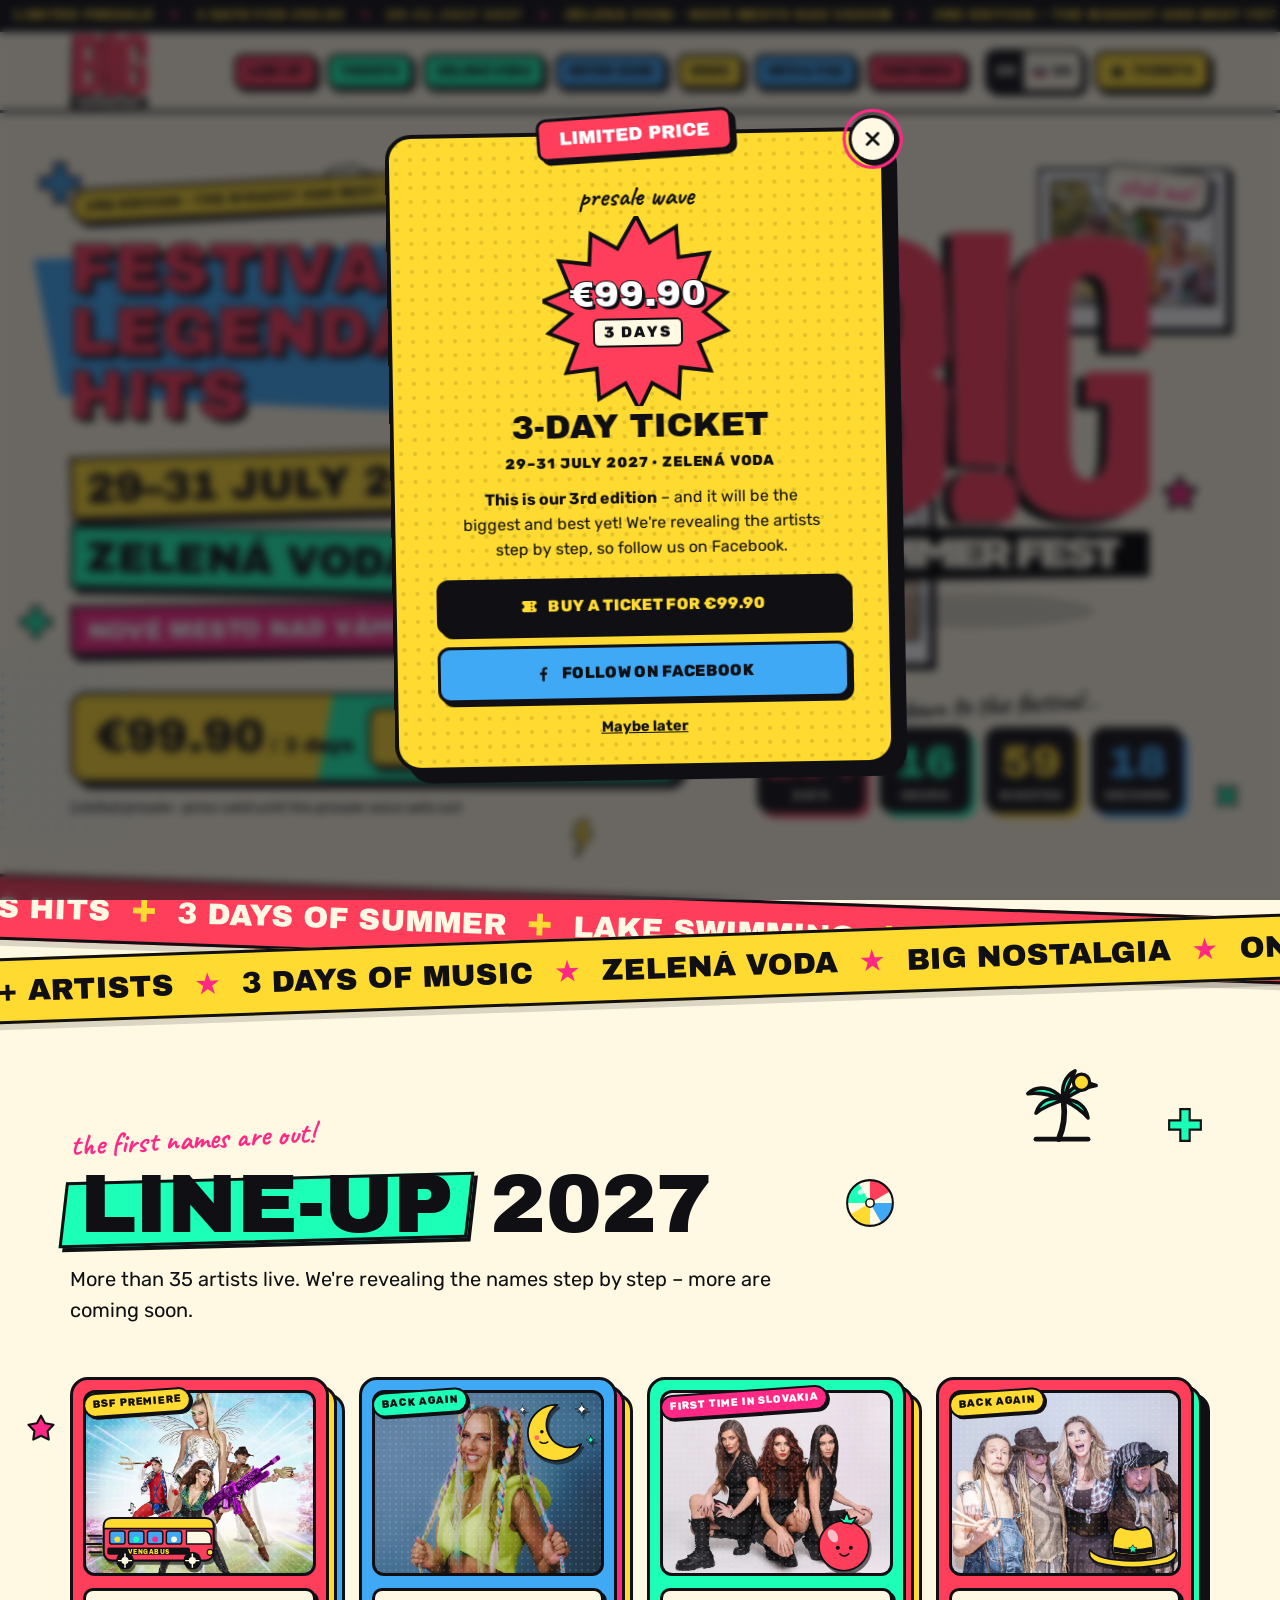
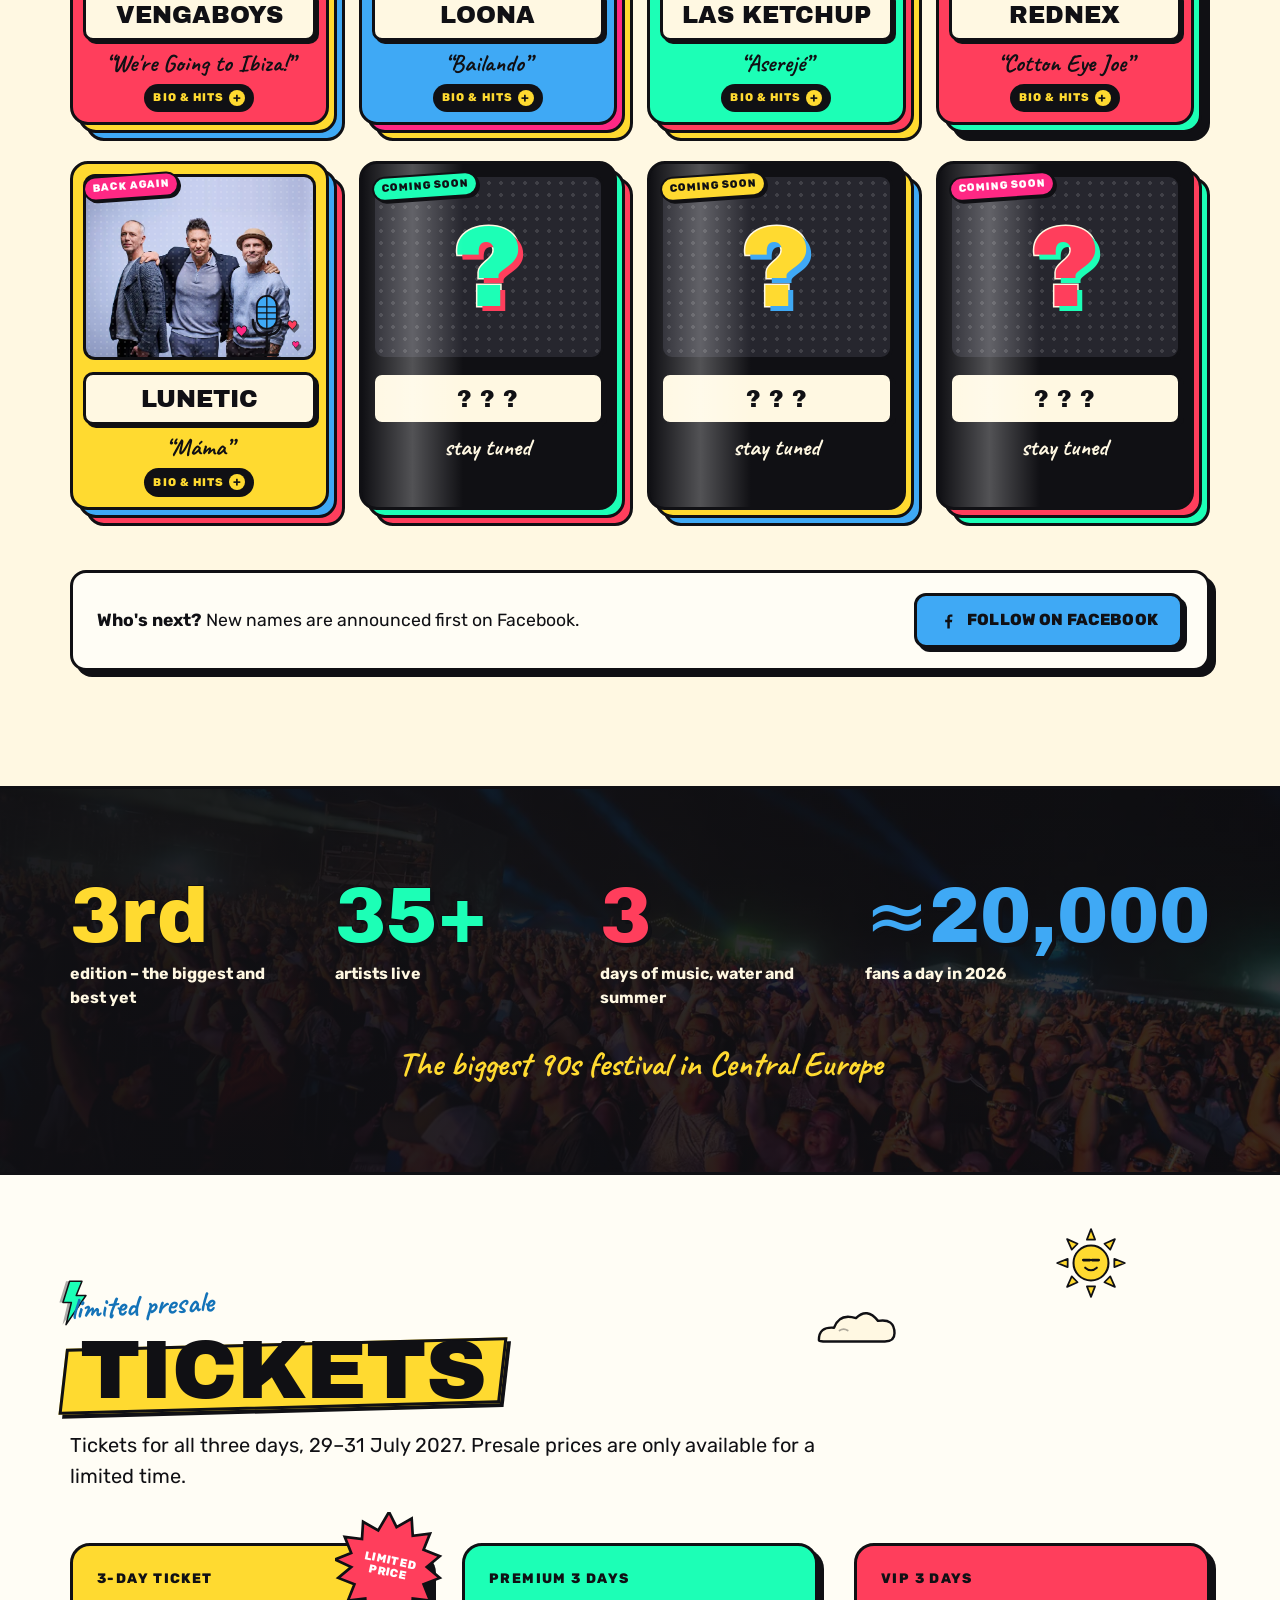
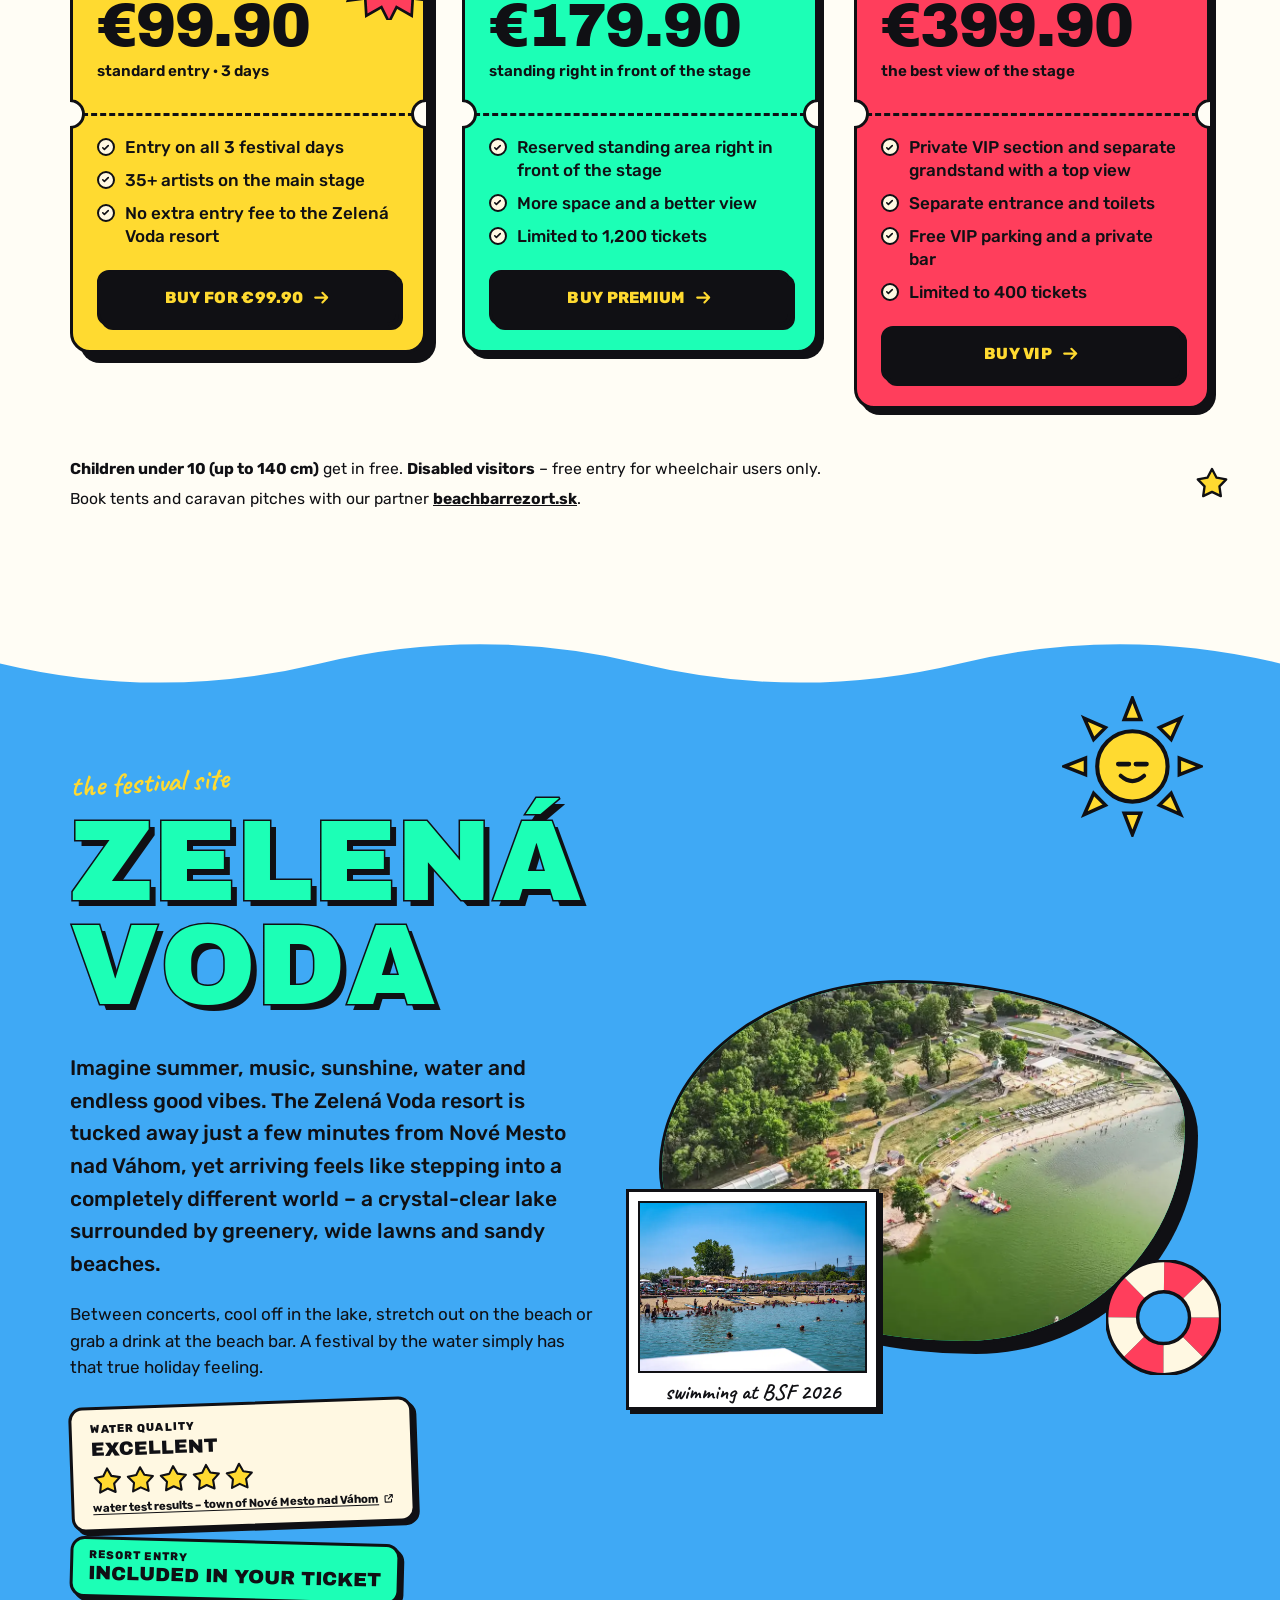
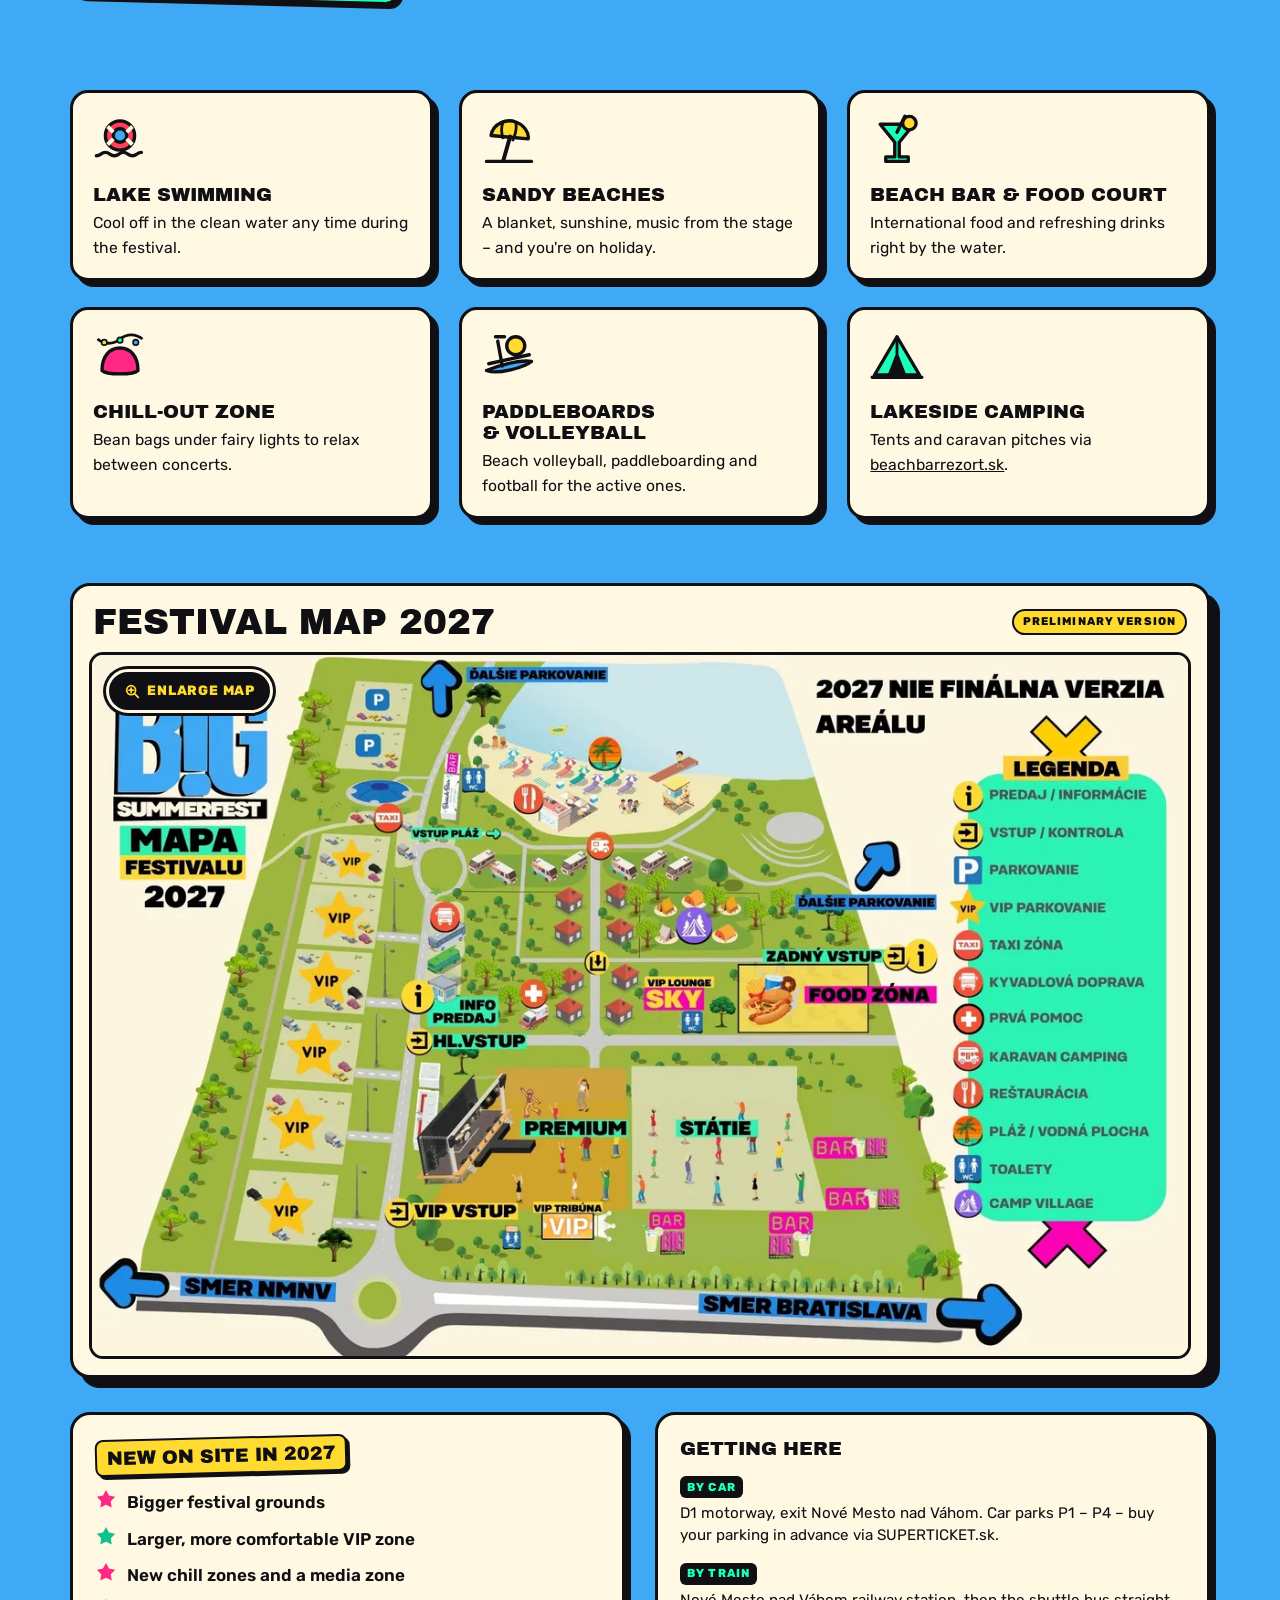
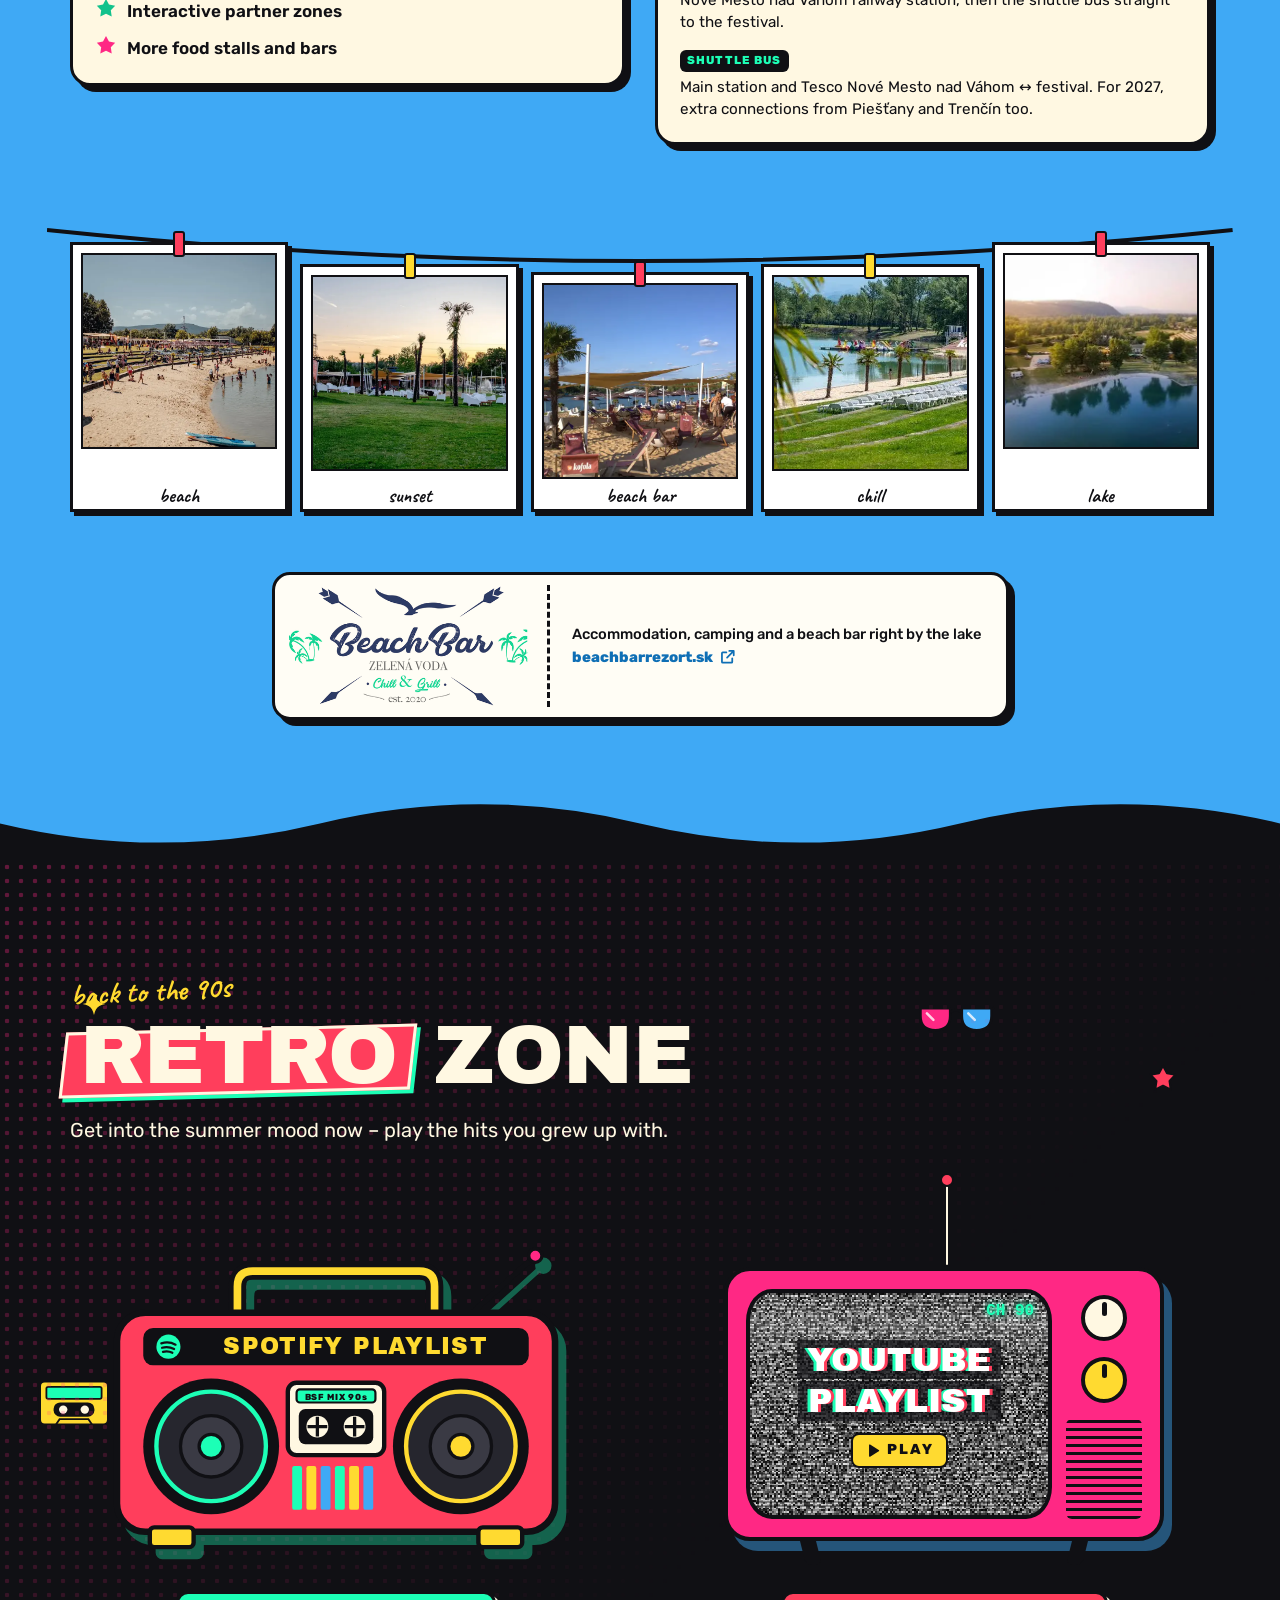
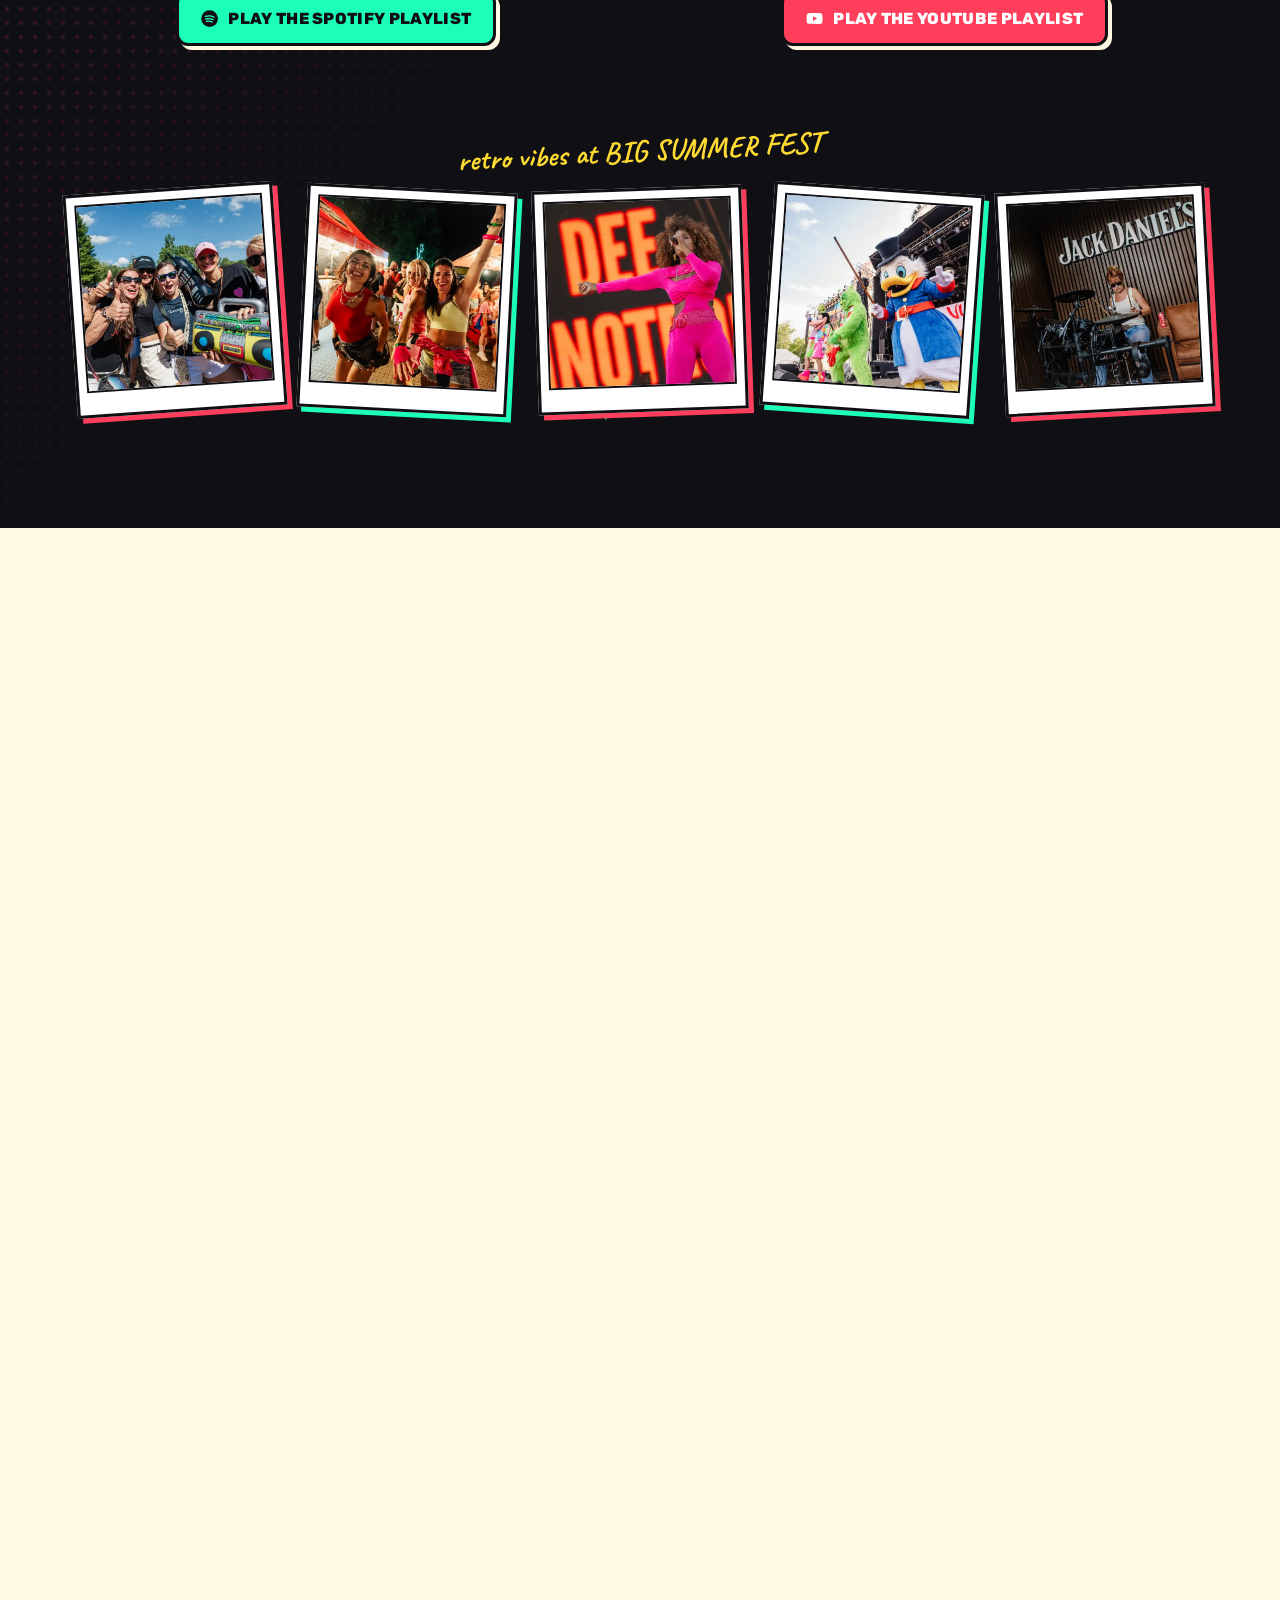
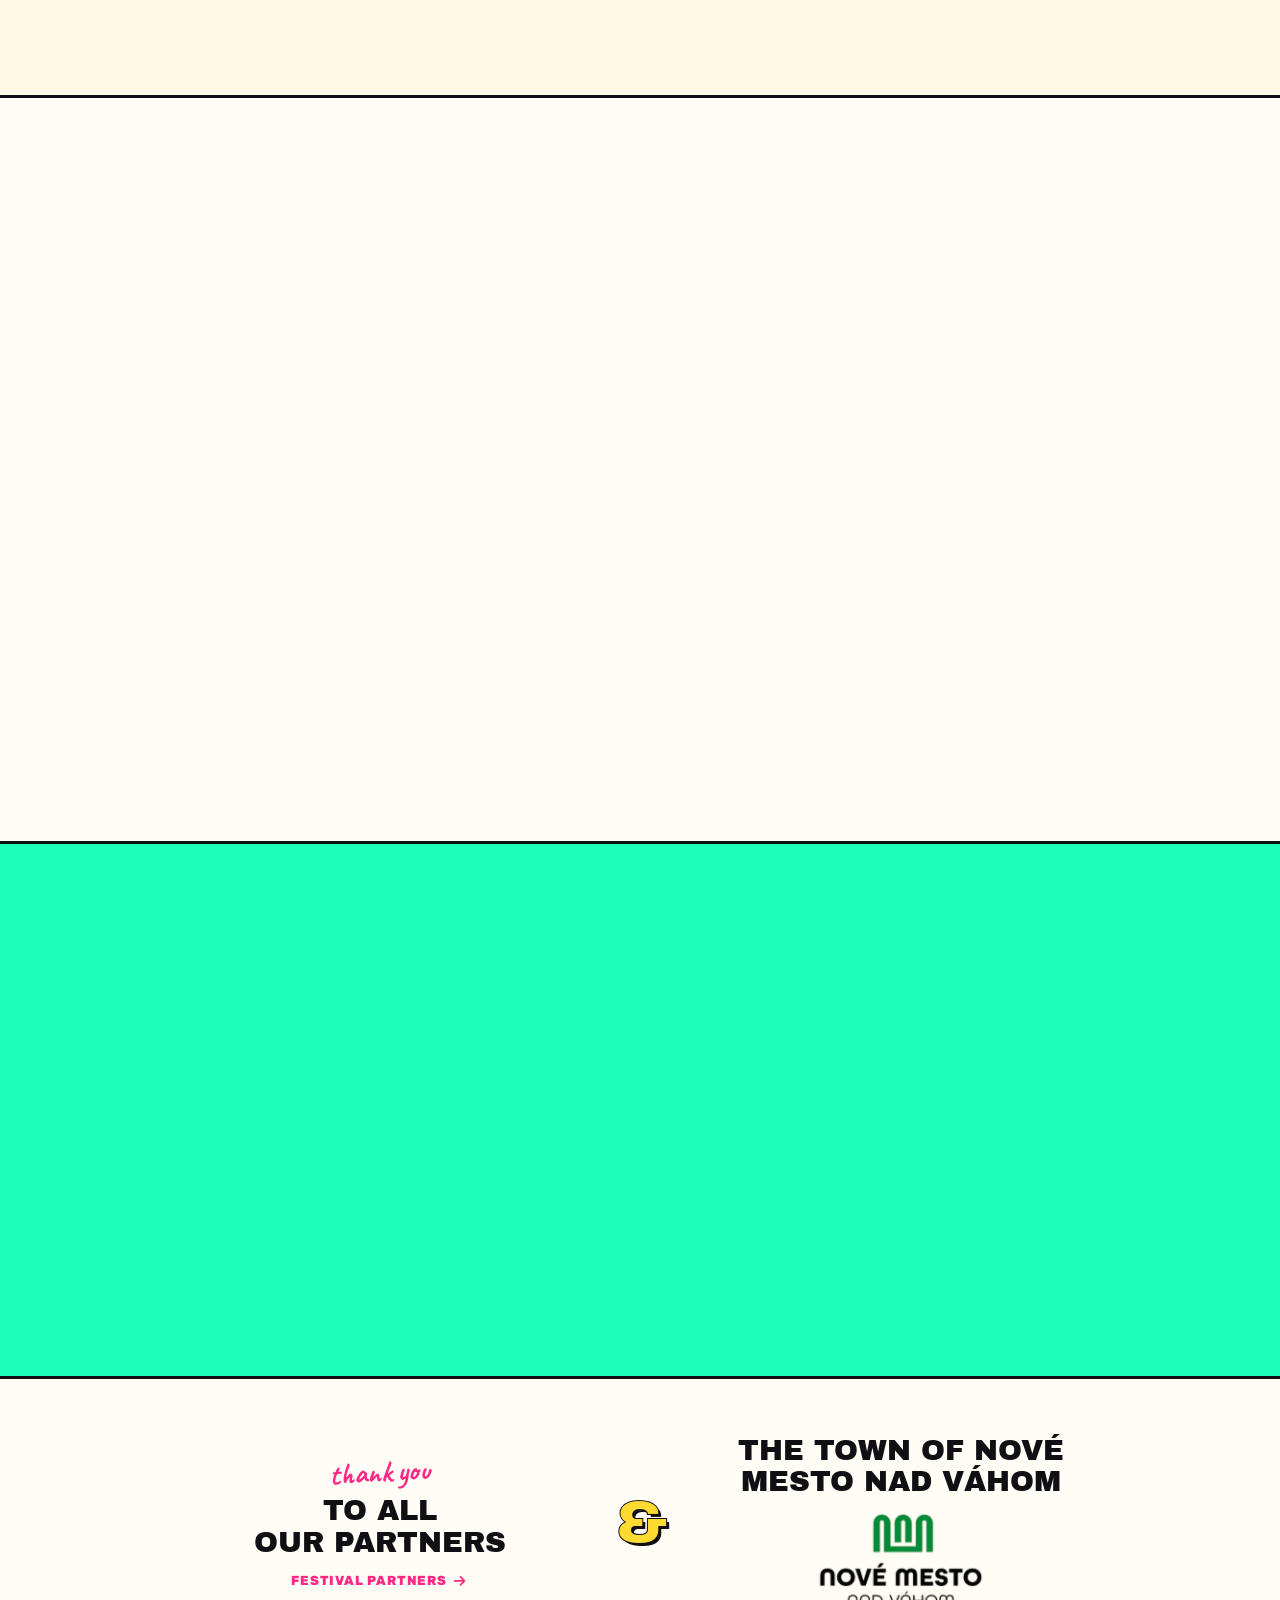
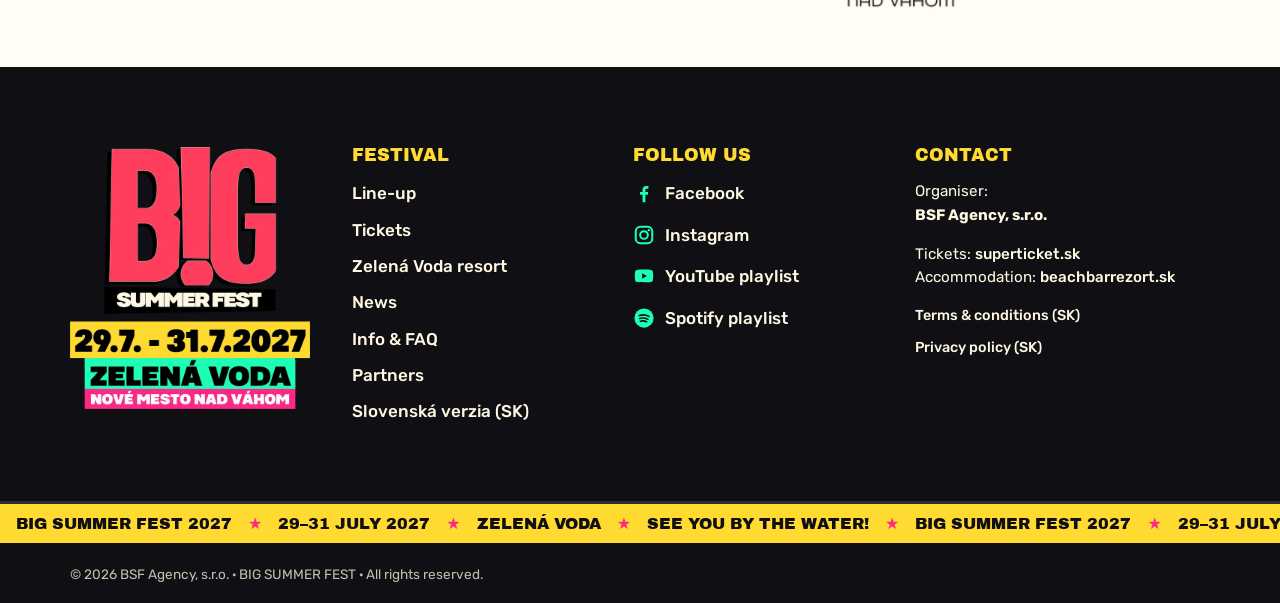
==== index.html @ 1d098929 "Add files via upload" ====
<!DOCTYPE html>
<html lang="en">
<head>
<meta charset="utf-8">
<meta name="viewport" content="width=device-width, initial-scale=1, viewport-fit=cover">
<title>BIG SUMMER FEST 2027 – Festival of legendary hits | 29–31 July 2027, Zelená Voda, Slovakia</title>
<meta name="description" content="BIG SUMMER FEST 2027 – the 3rd edition of the biggest 90s hits festival in Central Europe. 29–31 July 2027, Zelená Voda lake, Nové Mesto nad Váhom, Slovakia. VENGABOYS, LOONA, LAS KETCHUP, REDNEX, LUNETIC. Limited presale: 3 days for €99.90.">
<meta name="theme-color" content="#FF3E5C">
<link rel="alternate" hreflang="sk" href="https://bigsummer.sk/">
<meta property="og:type" content="website">
<meta property="og:locale" content="en_GB">
<meta property="og:locale:alternate" content="sk_SK">
<meta property="og:site_name" content="BIG SUMMER FEST">
<meta property="og:title" content="BIG SUMMER FEST 2027 – festival of legendary hits by the lake at Zelená Voda">
<meta property="og:description" content="29–31 July 2027 · Zelená Voda, Slovakia · 35+ artists. Limited presale: 3 days for €99.90.">
<meta property="og:image" content="https://bigsummer.sk/assets/img/og-image.jpg">
<meta name="twitter:card" content="summary_large_image">
<link rel="icon" type="image/png" href="assets/img/favicon.png">
<link rel="apple-touch-icon" href="assets/img/apple-touch-icon.png">
<link rel="preload" href="assets/fonts/archivo-black-latin-400-normal.woff2" as="font" type="font/woff2" crossorigin>
<link rel="preload" href="assets/fonts/rubik-latin-wght-normal.woff2" as="font" type="font/woff2" crossorigin>
<!--FONTS--><link rel="stylesheet" href="assets/css/fonts.css"><!--/FONTS-->
<link rel="stylesheet" href="assets/css/style.css">
<script type="application/ld+json">
{"@context":"https://schema.org","@type":"Festival","name":"BIG SUMMER FEST 2027","startDate":"2027-07-29","endDate":"2027-07-31","eventStatus":"https://schema.org/EventScheduled","eventAttendanceMode":"https://schema.org/OfflineEventAttendanceMode","location":{"@type":"Place","name":"Zelená Voda","address":{"@type":"PostalAddress","addressLocality":"Nové Mesto nad Váhom","addressCountry":"SK"}},"image":["https://bigsummer.sk/assets/img/og-image.jpg"],"description":"The 3rd edition of the biggest 90s hits festival, by the lake at Zelená Voda, Slovakia.","inLanguage":"en","performer":[{"@type":"MusicGroup","name":"Vengaboys"},{"@type":"MusicGroup","name":"Loona"},{"@type":"MusicGroup","name":"Las Ketchup"},{"@type":"MusicGroup","name":"Rednex"},{"@type":"MusicGroup","name":"Lunetic"}],"offers":{"@type":"Offer","url":"https://www.superticket.sk/big-summer-fest-2027","price":"99.90","priceCurrency":"EUR","availability":"https://schema.org/LimitedAvailability"},"organizer":{"@type":"Organization","name":"BSF Agency, s.r.o.","url":"https://bigsummer.sk/"}}
</script>
</head>
<body>
<!--BODY-START-->
<script>window.BSF_EMBED = window.BSF_EMBED !== false;</script>

<!-- ============ SVG SPRITE ============ -->
<svg width="0" height="0" style="position:absolute" aria-hidden="true" focusable="false">
  <defs>
    <symbol id="i-star" viewBox="0 0 100 100"><path d="M50 9 63.5 34.4 91.8 39.4 71.9 60.1 75.9 88.6 50 76 24.1 88.6 28.1 60.1 8.2 39.4 36.5 34.4Z" fill="currentColor" stroke="#101014" stroke-width="7" stroke-linejoin="round"/></symbol>
    <symbol id="i-plus" viewBox="0 0 100 100"><path d="M37 6h26v31h31v26H63v31H37V63H6V37h31Z" fill="currentColor" stroke="#101014" stroke-width="6" stroke-linejoin="miter"/></symbol>
    <symbol id="i-x" viewBox="0 0 100 100"><path d="M37 6h26v31h31v26H63v31H37V63H6V37h31Z" transform="rotate(45 50 50) scale(.9) translate(5.5 5.5)" fill="currentColor" stroke="#101014" stroke-width="6.5"/></symbol>
    <symbol id="i-bolt" viewBox="0 0 64 104"><path d="M18 3h28L33 35h22L10 101l12-50H3Z" fill="#101014" opacity=".35" transform="translate(-4 0)"/><path d="M22 3h28L37 35h22L14 101l12-50H7Z" fill="currentColor" stroke="#101014" stroke-width="3.5" stroke-linejoin="round"/></symbol>
    <symbol id="i-spark" viewBox="0 0 100 100"><path d="M50 3C54 38 62 46 97 50 62 54 54 62 50 97 46 62 38 54 3 50 38 46 46 38 50 3Z" fill="currentColor" stroke="#101014" stroke-width="5" stroke-linejoin="round"/></symbol>
    <symbol id="i-heart" viewBox="0 0 24 24"><path d="M12 21C5 15 2 11.5 2 8a5 5 0 0 1 10-2 5 5 0 0 1 10 2c0 3.5-3 7-10 13Z" fill="currentColor" stroke="#101014" stroke-width="1.6"/></symbol>
    <symbol id="i-fb" viewBox="0 0 24 24"><path fill="currentColor" d="M13.5 22v-8h2.7l.4-3.2h-3.1V8.8c0-.9.3-1.5 1.6-1.5h1.7V4.4c-.3 0-1.3-.1-2.4-.1-2.4 0-4 1.5-4 4.1v2.4H7.7V14h2.7v8z"/></symbol>
    <symbol id="i-ig" viewBox="0 0 24 24"><rect x="3" y="3" width="18" height="18" rx="5" fill="none" stroke="currentColor" stroke-width="2.2"/><circle cx="12" cy="12" r="4.2" fill="none" stroke="currentColor" stroke-width="2.2"/><circle cx="17.3" cy="6.7" r="1.3" fill="currentColor"/></symbol>
    <symbol id="i-yt" viewBox="0 0 24 24"><path fill="currentColor" d="M21.6 7.2a2.5 2.5 0 0 0-1.8-1.8C18.2 5 12 5 12 5s-6.2 0-7.8.4A2.5 2.5 0 0 0 2.4 7.2C2 8.8 2 12 2 12s0 3.2.4 4.8a2.5 2.5 0 0 0 1.8 1.8C5.8 19 12 19 12 19s6.2 0 7.8-.4a2.5 2.5 0 0 0 1.8-1.8c.4-1.6.4-4.8.4-4.8s0-3.2-.4-4.8zM10 15V9l5.2 3z"/></symbol>
    <symbol id="i-spotify" viewBox="0 0 24 24"><circle cx="12" cy="12" r="10.5" fill="currentColor"/><path d="M6.8 9.3c3.6-1.1 7.6-.8 10.6.9M7.4 12.5c3-.8 6.2-.5 8.8.9M8.1 15.5c2.4-.6 4.8-.4 6.9.7" fill="none" stroke="var(--ico-bg,#fff)" stroke-width="1.7" stroke-linecap="round"/></symbol>
    <symbol id="i-ticket" viewBox="0 0 24 24"><path fill="currentColor" d="M3 7a2 2 0 0 1 2-2h14a2 2 0 0 1 2 2v2.2a2.8 2.8 0 0 0 0 5.6V17a2 2 0 0 1-2 2H5a2 2 0 0 1-2-2v-2.2a2.8 2.8 0 0 0 0-5.6Zm11 0v2h1.6V7Zm0 4v2h1.6v-2Zm0 4v2h1.6v-2Z"/></symbol>
    <symbol id="i-play" viewBox="0 0 24 24"><path fill="currentColor" d="M7 4.5v15a1 1 0 0 0 1.5.9l12-7.5a1 1 0 0 0 0-1.8l-12-7.5A1 1 0 0 0 7 4.5Z"/></symbol>
    <symbol id="i-arrow" viewBox="0 0 24 24"><path d="M4 12h15m-6-6 6 6-6 6" fill="none" stroke="currentColor" stroke-width="2.6" stroke-linecap="round" stroke-linejoin="round"/></symbol>
    <symbol id="i-ext" viewBox="0 0 24 24"><path d="M14 4h6v6m0-6-9 9M18 14v5a1 1 0 0 1-1 1H5a1 1 0 0 1-1-1V7a1 1 0 0 1 1-1h5" fill="none" stroke="currentColor" stroke-width="2.4" stroke-linecap="round" stroke-linejoin="round"/></symbol>
    <symbol id="i-zoom" viewBox="0 0 24 24"><circle cx="10.5" cy="10.5" r="6.5" fill="none" stroke="currentColor" stroke-width="2.6"/><path d="M15.5 15.5 21 21M10.5 7.5v6M7.5 10.5h6" stroke="currentColor" stroke-width="2.6" stroke-linecap="round"/></symbol>
    <symbol id="i-palm" viewBox="0 0 48 48"><path d="M25 22c1 8 0 16-3 23" fill="none" stroke="#101014" stroke-width="3.5" stroke-linecap="round"/><path d="M25 21C18 12 8 12 3 17c7-1 13 0 22 4Zm0 0c4-9 13-12 20-9-7 1-13 4-20 9Zm0 0c-9-3-15 1-17 8 5-4 10-6 17-8Zm0 0c8-1 14 4 15 11-4-5-9-8-15-11Zm0 0c-2-8 1-15 7-18-3 6-5 11-7 18Z" fill="#1CFFB6" stroke="#101014" stroke-width="2.2" stroke-linejoin="round"/><path d="M8 45h32" stroke="#101014" stroke-width="3" stroke-linecap="round"/><circle cx="36" cy="10" r="5" fill="#FFDA30" stroke="#101014" stroke-width="2"/></symbol>
    <symbol id="d-sun" viewBox="0 0 120 120"><g fill="#FFDA30" stroke="#101014" stroke-width="3" stroke-linejoin="round"><path d="M60 2l7 18H53Z"/><path d="M60 118l7-18H53Z"/><path d="M2 60l18-7v14Z"/><path d="M118 60l-18-7v14Z"/><path d="M19 19l18 8-10 10Z"/><path d="M101 101l-18-8 10-10Z"/><path d="M101 19l-8 18-10-10Z"/><path d="M19 101l8-18 10 10Z"/></g><circle cx="60" cy="60" r="30" fill="#FFDA30" stroke="#101014" stroke-width="3.5"/><path d="M47 55h11M62 55h11" stroke="#101014" stroke-width="5" stroke-linecap="round"/><path d="M50 68q10 9 20 0" fill="none" stroke="#101014" stroke-width="3.5" stroke-linecap="round"/></symbol>
    <symbol id="d-cloud" viewBox="0 0 160 64"><path d="M10 54q0-20 22-18 8-22 32-14 16-16 32 4 24-4 24 18 0 12-14 12H22q-12 0-12-2Z" fill="#FFF8E2" stroke="#101014" stroke-width="3.5" stroke-linejoin="round"/><path d="M40 40q6-4 12 0" fill="none" stroke="#101014" stroke-width="2.5" stroke-linecap="round" opacity=".35"/></symbol>
    <symbol id="d-ball" viewBox="0 0 100 100"><circle cx="50" cy="50" r="44" fill="#FFF8E2"/><path d="M50 6a44 44 0 0 1 38 22L50 50Z" fill="#FF3E5C"/><path d="M94 50a44 44 0 0 1-22 38L50 50Z" fill="#3FA9F5"/><path d="M50 94a44 44 0 0 1-38-22L50 50Z" fill="#FFDA30"/><path d="M6 50a44 44 0 0 1 22-38L50 50Z" fill="#1CFFB6"/><circle cx="50" cy="50" r="44" fill="none" stroke="#101014" stroke-width="4"/><circle cx="50" cy="50" r="8" fill="#FFF8E2" stroke="#101014" stroke-width="3"/><ellipse cx="34" cy="28" rx="8" ry="5" fill="#fff" opacity=".7" transform="rotate(-30 34 28)"/></symbol>
    <symbol id="d-glasses" viewBox="0 0 130 56"><path d="M8 16h114" stroke="#101014" stroke-width="5" stroke-linecap="round"/><path d="M10 16h46v12q0 22-23 22T10 28Z" fill="#FF2884" stroke="#101014" stroke-width="4" stroke-linejoin="round"/><path d="M74 16h46v12q0 22-23 22T74 28Z" fill="#3FA9F5" stroke="#101014" stroke-width="4" stroke-linejoin="round"/><path d="M20 24l10 10M84 24l10 10" stroke="#fff" stroke-width="4" stroke-linecap="round" opacity=".8"/><path d="M56 22q9-6 18 0" fill="none" stroke="#101014" stroke-width="4"/></symbol>
    <symbol id="d-cassette" viewBox="0 0 120 78"><rect x="3" y="3" width="114" height="72" rx="8" fill="#FFDA30" stroke="#101014" stroke-width="4"/><rect x="14" y="12" width="92" height="20" rx="3" fill="#1CFFB6" stroke="#101014" stroke-width="3"/><rect x="26" y="38" width="68" height="24" rx="11" fill="#101014"/><circle cx="42" cy="50" r="7" fill="#FFF8E2"/><circle cx="78" cy="50" r="7" fill="#FFF8E2"/><path d="M30 75l6-9h48l6 9" fill="none" stroke="#101014" stroke-width="3"/></symbol>
    <symbol id="i-close" viewBox="0 0 24 24"><path d="M6 6l12 12M18 6 6 18" fill="none" stroke="currentColor" stroke-width="3" stroke-linecap="round"/></symbol>
    <symbol id="i-pin" viewBox="0 0 24 24"><path fill="currentColor" stroke="#101014" stroke-width="1.5" d="M12 22s7-6.6 7-12a7 7 0 0 0-14 0c0 5.4 7 12 7 12Z"/><circle cx="12" cy="10" r="2.6" fill="#fff" stroke="#101014" stroke-width="1.2"/></symbol>
    <!-- feature icons -->
    <symbol id="f-swim" viewBox="0 0 48 48"><circle cx="24" cy="20" r="13" fill="#FF3E5C" stroke="#101014" stroke-width="3"/><circle cx="24" cy="20" r="6" fill="#3FA9F5" stroke="#101014" stroke-width="3"/><path d="M13 12l5 5m12 0 5-5m-22 16 5-5m12 0 5 5" stroke="#FFF8E2" stroke-width="3.5"/><path d="M3 38c4 0 4-3 8-3s4 3 8 3 4-3 8-3 4 3 8 3 4-3 8-3" fill="none" stroke="#101014" stroke-width="3" stroke-linecap="round"/></symbol>
    <symbol id="f-beach" viewBox="0 0 48 48"><path d="M8 20C10 9 22 5 30 8s12 10 11 15Z" fill="#FFDA30" stroke="#101014" stroke-width="3" stroke-linejoin="round"/><path d="M19 7c-2 5-2 11 0 16M30 8c1 5 0 11-3 17" fill="none" stroke="#101014" stroke-width="2.5"/><path d="M25 21 19 42" stroke="#101014" stroke-width="3.5" stroke-linecap="round"/><path d="M4 43h40" stroke="#101014" stroke-width="3" stroke-linecap="round"/></symbol>
    <symbol id="f-drink" viewBox="0 0 48 48"><path d="M9 10h30L26 26v13h8v4H14v-4h8V26Z" fill="#1CFFB6" stroke="#101014" stroke-width="3" stroke-linejoin="round"/><circle cx="35" cy="9" r="6" fill="#FFDA30" stroke="#101014" stroke-width="3"/><path d="M31 3 24 17" stroke="#101014" stroke-width="3" stroke-linecap="round"/></symbol>
    <symbol id="f-chill" viewBox="0 0 48 48"><path d="M8 36c0-12 6-20 16-20s16 8 16 20c-4 4-28 4-32 0Z" fill="#FF2884" stroke="#101014" stroke-width="3" stroke-linejoin="round"/><path d="M4 8c6 5 14 5 20 0s14-5 20 0" fill="none" stroke="#101014" stroke-width="2.5"/><circle cx="10" cy="11" r="2.4" fill="#FFDA30" stroke="#101014" stroke-width="1.5"/><circle cx="24" cy="9" r="2.4" fill="#1CFFB6" stroke="#101014" stroke-width="1.5"/><circle cx="38" cy="11" r="2.4" fill="#3FA9F5" stroke="#101014" stroke-width="1.5"/></symbol>
    <symbol id="f-sup" viewBox="0 0 48 48"><circle cx="30" cy="14" r="8" fill="#FFDA30" stroke="#101014" stroke-width="3"/><path d="M6 30 42 22" stroke="#101014" stroke-width="3" stroke-linecap="round"/><path d="M4 36c10-4 30-10 40-8-6 5-30 12-40 8Z" fill="#3FA9F5" stroke="#101014" stroke-width="3" stroke-linejoin="round"/><path d="M14 10 18 32" stroke="#101014" stroke-width="3" stroke-linecap="round"/><path d="M12 6h8" stroke="#101014" stroke-width="3" stroke-linecap="round"/></symbol>
    <symbol id="f-tent" viewBox="0 0 48 48"><path d="M24 6 4 40h40Z" fill="#1CFFB6" stroke="#101014" stroke-width="3" stroke-linejoin="round"/><path d="M24 6v34M24 22l-7 18h14Z" fill="#101014" stroke="#101014" stroke-width="2.5" stroke-linejoin="round"/><path d="M2 42h44" stroke="#101014" stroke-width="3" stroke-linecap="round"/></symbol>
  </defs>
</svg>

<a class="skip" href="#content">Skip to content</a>

<!-- ============ TOP TICKER ============ -->
<div class="topbar" role="note" aria-label="Limited presale: 3 days for €99.90">
  <div class="marquee" aria-hidden="true">
    <div class="marquee__track" style="--dur:38s">
      <div class="marquee__group"><span>LIMITED PRESALE</span><i>★</i><span>3 DAYS FOR €99.90</span><i>★</i><span>29–31 JULY 2027</span><i>★</i><span>ZELENÁ VODA · NOVÉ MESTO NAD VÁHOM</span><i>★</i><span>3RD EDITION – THE BIGGEST AND BEST YET</span><i>★</i></div>
      <div class="marquee__group"><span>LIMITED PRESALE</span><i>★</i><span>3 DAYS FOR €99.90</span><i>★</i><span>29–31 JULY 2027</span><i>★</i><span>ZELENÁ VODA · NOVÉ MESTO NAD VÁHOM</span><i>★</i><span>3RD EDITION – THE BIGGEST AND BEST YET</span><i>★</i></div>
    </div>
  </div>
</div>

<!-- ============ HEADER ============ -->
<header class="site-header" id="top">
  <div class="wrap header__inner">
    <a class="brand" href="#top" aria-label="BIG SUMMER FEST – home">
      <img src="assets/img/logo-sm.webp" width="260" height="253" alt="BIG SUMMER FEST">
    </a>
    <nav class="nav" id="nav" aria-label="Main navigation">
      <a href="#line-up" style="--c:var(--pink)">Line-up</a>
      <a href="#tickets" style="--c:var(--mint)">Tickets</a>
      <a href="#zelena-voda" style="--c:var(--mint)">Zelená Voda</a>
      <a href="#retro" style="--c:var(--blue)">Retro zone</a>
      <a href="#news" style="--c:var(--yellow)">News</a>
      <a href="faq.html" style="--c:var(--blue)">Info &amp; FAQ</a>
      <a href="partners.html" style="--c:var(--pink)">Partners</a>
      <div class="nav__social">
        <a href="https://www.facebook.com/bigsummerfest.sk/" target="_blank" rel="noopener" aria-label="Facebook"><svg><use href="#i-fb"/></svg></a>
        <a href="https://www.instagram.com/bigsummerfest.sk/" target="_blank" rel="noopener" aria-label="Instagram"><svg><use href="#i-ig"/></svg></a>
      </div>
    </nav>
    <div class="header__cta">
      <div class="lang-switch" role="group" aria-label="Language / Jazyk"><span class="lang-switch__cur" aria-current="page">EN</span><a href="https://bigsummer.sk/" hreflang="sk" lang="sk" title="Slovenská verzia webu">SK</a></div>
      <a class="btn btn--sm btn--yellow btn--breathe" href="https://www.superticket.sk/big-summer-fest-2027" target="_blank" rel="noopener"><svg class="ico"><use href="#i-ticket"/></svg><span>Tickets</span></a>
      <button class="burger" type="button" aria-expanded="false" aria-controls="nav" aria-label="Open menu"><span></span><span></span><span></span></button>
    </div>
  </div>
</header>

<main id="content">

<!-- ============ HERO ============ -->
<section class="hero" aria-labelledby="hero-title">
  <div class="dots dots--hero" aria-hidden="true"></div>
  <svg class="deco a-spin" style="--s:44px;top:6%;left:3%;color:var(--blue)" aria-hidden="true"><use href="#i-plus"/></svg>
  <svg class="deco a-bob" style="--s:34px;top:62%;left:1.5%;color:var(--mint)" aria-hidden="true"><use href="#i-plus"/></svg>
  <svg class="deco a-spin-slow" style="--s:64px;top:3%;left:45%" aria-hidden="true"><use href="#d-sun"/></svg>
  <svg class="deco a-drift" style="--s:92px;top:2%;left:24%" aria-hidden="true"><use href="#d-cloud"/></svg>
  <svg class="deco a-wiggle" style="--s:40px;bottom:6%;left:44%;color:var(--yellow)" aria-hidden="true"><use href="#i-bolt"/></svg>
  <svg class="deco a-spin-rev" style="--s:30px;bottom:12%;right:3%;color:var(--mint)" aria-hidden="true"><use href="#i-x"/></svg>

  <div class="wrap hero__grid">
    <div class="hero__copy">
      <p class="sticker sticker--yellow"><span>3rd edition</span> · the biggest and best yet</p>
      <h1 class="hero__title" id="hero-title">
        <span class="t-big" data-wave>Festival of legendary hits</span>
      </h1>
      <ul class="bigchips" aria-label="Date and venue">
        <li class="bigchip bigchip--date">29–31 July 2027</li>
        <li class="bigchip bigchip--place">Zelená Voda</li>
        <li class="bigchip bigchip--city">Nové Mesto nad Váhom</li>
      </ul>

    </div>

    <div class="hero__art">
      <figure class="polaroid polaroid--a" aria-hidden="true"><img src="assets/img/fest-tanec.webp" width="800" height="533" alt="" fetchpriority="high"></figure>
      <figure class="polaroid polaroid--b" aria-hidden="true"><img src="assets/img/fest-maska.webp" width="800" height="533" alt=""></figure>
      <span class="logo-shadow" aria-hidden="true"></span>
      <button class="hero__logo-btn" type="button" aria-label="BIG SUMMER FEST – click the logo"><img class="hero__logo" src="assets/img/logo.webp" width="640" height="623" alt="BIG SUMMER FEST"></button>
      <span class="logo-hint" aria-hidden="true">click me!</span>
      <div class="logo-fx" aria-hidden="true"></div>
      <svg class="deco a-twinkle" style="--s:46px;top:4%;left:10%;color:var(--yellow)" aria-hidden="true"><use href="#i-spark"/></svg>
      <svg class="deco a-spin" style="--s:40px;bottom:30%;right:2%;color:var(--magenta)" aria-hidden="true"><use href="#i-star"/></svg>
      <svg class="deco a-bob" style="--s:52px;top:40%;left:-2%;color:var(--mint)" aria-hidden="true"><use href="#i-bolt"/></svg>
    </div>

    <div class="hero__cd countdown-wrap">
        <p class="hand">Countdown to the festival…</p>
        <div class="countdown" id="countdown" role="timer" aria-live="off" data-target="2027-07-29T00:00:00+02:00">
          <div class="cd"><span class="cd__num" data-u="d">310</span><span class="cd__lbl">days</span></div>
          <div class="cd"><span class="cd__num" data-u="h">00</span><span class="cd__lbl">hours</span></div>
          <div class="cd"><span class="cd__num" data-u="m">00</span><span class="cd__lbl">minutes</span></div>
          <div class="cd"><span class="cd__num" data-u="s">00</span><span class="cd__lbl">seconds</span></div>
        </div>
      </div>

    <div class="hero__buy">
      <div class="pricebar">
        <p class="pricebar__price"><strong>€99.90</strong><span>/ 3 days</span></p>
        <a class="btn btn--yellow btn--wave" href="https://www.superticket.sk/big-summer-fest-2027" target="_blank" rel="noopener">
          <span class="sw sw--l" aria-hidden="true"><i>(</i><i>(</i><i>(</i></span>
          <span class="btn__two">Buy tickets<small>via superticket.sk</small></span>
          <span class="sw sw--r" aria-hidden="true"><i>)</i><i>)</i><i>)</i></span>
        </a>
      </div>
      <p class="hero__note">Limited presale · price valid until the presale wave sells out</p>
    </div>
  </div>
</section>

<!-- ============ TAPES ============ -->
<div class="tapes" aria-hidden="true">
  <div class="tape tape--pink">
    <div class="marquee"><div class="marquee__track marquee__track--rev" style="--dur:30s">
      <div class="marquee__group"><span>90s hits</span><i>✚</i><span>3 days of summer</span><i>✚</i><span>lake swimming</span><i>✚</i><span>one big party</span><i>✚</i><span>legends live</span><i>✚</i><span>beach, sand and palm trees</span><i>✚</i><span>2000s hits</span><i>✚</i></div>
      <div class="marquee__group"><span>90s hits</span><i>✚</i><span>3 days of summer</span><i>✚</i><span>lake swimming</span><i>✚</i><span>one big party</span><i>✚</i><span>legends live</span><i>✚</i><span>beach, sand and palm trees</span><i>✚</i><span>2000s hits</span><i>✚</i></div>
    </div></div>
  </div>
  <div class="tape tape--yellow">
    <div class="marquee"><div class="marquee__track" style="--dur:26s">
      <div class="marquee__group"><span>35+ artists</span><i>★</i><span>3 days of music</span><i>★</i><span>Zelená Voda</span><i>★</i><span>big nostalgia</span><i>★</i><span>one mega stage</span><i>★</i><span>retro party of the year</span><i>★</i></div>
      <div class="marquee__group"><span>35+ artists</span><i>★</i><span>3 days of music</span><i>★</i><span>Zelená Voda</span><i>★</i><span>big nostalgia</span><i>★</i><span>one mega stage</span><i>★</i><span>retro party of the year</span><i>★</i></div>
    </div></div>
  </div>
</div>

<!-- ============ LINE-UP ============ -->
<section class="section lineup" id="line-up" aria-labelledby="lineup-title">
  <svg class="deco a-sway" style="--s:78px;top:5%;right:14%" aria-hidden="true"><use href="#i-palm"/></svg>
  <svg class="deco a-bounce" style="--s:52px;top:13%;right:30%" aria-hidden="true"><use href="#d-ball"/></svg>
  <svg class="deco a-spin" style="--s:36px;top:8%;right:6%;color:var(--mint)" aria-hidden="true"><use href="#i-plus"/></svg>
  <svg class="deco a-twinkle" style="--s:30px;top:30%;left:2%;color:var(--magenta)" aria-hidden="true"><use href="#i-star"/></svg>
  <div class="wrap">
    <header class="sec-head">
      <p class="hand hand--pink">the first names are out!</p>
      <h2 class="sec-title" id="lineup-title"><span class="hl" style="--c:var(--mint)">Line-up</span> 2027</h2>
      <p class="sec-lead">More than 35 artists live. We're revealing the names step by step – more are coming soon.</p>
    </header>

    <div class="artists">
      <!-- VENGABOYS -->
      <article class="artist reveal" style="--i:0;--c:var(--pink);--c2:var(--yellow);--c3:var(--blue)">
        <div class="artist__card">
          <span class="badge badge--yellow">BSF premiere</span>
          <div class="artist__art artist__art--photo">
            <img class="artist__photo" src="assets/img/artist-vengaboys.webp" width="720" height="576" alt="Vengaboys" loading="lazy" decoding="async">
            <span class="artist__sticker artist__sticker--drive" aria-hidden="true"><svg viewBox="0 0 230 130" class="art art--bus">
              <g class="bus__notes"><text x="70" y="22">♪</text><text x="120" y="16">♫</text><text x="160" y="26">♪</text></g>
              <path class="speed" d="M4 64h22M0 78h26M6 92h20" stroke="#101014" stroke-width="3.5" stroke-linecap="round"/>
              <g class="bus">
                <rect x="30" y="34" width="186" height="72" rx="14" fill="#FF3E5C" stroke="#101014" stroke-width="3.5"/>
                <path d="M30 48q0-14 14-14h158q14 0 14 14v4H30Z" fill="#FFDA30" stroke="#101014" stroke-width="3" stroke-linejoin="round"/>
                <rect x="40" y="56" width="26" height="22" rx="4" fill="#3FA9F5" stroke="#101014" stroke-width="2.5"/>
                <rect x="72" y="56" width="26" height="22" rx="4" fill="#3FA9F5" stroke="#101014" stroke-width="2.5"/>
                <rect x="104" y="56" width="26" height="22" rx="4" fill="#3FA9F5" stroke="#101014" stroke-width="2.5"/>
                <rect x="136" y="56" width="26" height="22" rx="4" fill="#3FA9F5" stroke="#101014" stroke-width="2.5"/>
                <circle class="bus__head" cx="53" cy="70" r="5" fill="#FFDA30"/><circle class="bus__head" cx="85" cy="70" r="5" fill="#1CFFB6"/><circle class="bus__head" cx="117" cy="70" r="5" fill="#FF2884"/><circle class="bus__head" cx="149" cy="70" r="5" fill="#FFF8E2"/>
                <path d="M170 56h30q10 0 12 12v10h-42Z" fill="#FFF8E2" stroke="#101014" stroke-width="2.5" stroke-linejoin="round"/>
                <rect x="36" y="84" width="140" height="12" rx="3" fill="#101014"/>
                <text x="106" y="94" class="bus__txt">VENGABUS</text>
                <circle cx="210" cy="92" r="5" fill="#FFDA30" stroke="#101014" stroke-width="2"/>
                <g class="wheel" style="transform-origin:66px 106px"><circle cx="66" cy="106" r="15" fill="#101014"/><circle cx="66" cy="106" r="6" fill="#FFF8E2"/><path d="M66 94v24M54 106h24" stroke="#FFF8E2" stroke-width="2.5"/></g>
                <g class="wheel" style="transform-origin:180px 106px"><circle cx="180" cy="106" r="15" fill="#101014"/><circle cx="180" cy="106" r="6" fill="#FFF8E2"/><path d="M180 94v24M168 106h24" stroke="#FFF8E2" stroke-width="2.5"/></g>
              </g>
            </svg></span>
          </div>
          <h3 class="artist__name">Vengaboys</h3>
          <p class="artist__hit">“We're Going to Ibiza!”</p>
          <span class="artist__more" aria-hidden="true">bio &amp; hits <b>+</b></span>
          <button class="artist__open" type="button" data-artist="vengaboys" aria-haspopup="dialog" aria-label="VENGABOYS – bio and greatest hits"></button>
        </div>
      </article>
      <!-- LOONA -->
      <article class="artist reveal" style="--i:1;--c:var(--blue);--c2:var(--magenta);--c3:var(--yellow)">
        <div class="artist__card">
          <span class="badge badge--mint">Back again</span>
          <div class="artist__art artist__art--photo">
            <img class="artist__photo" src="assets/img/artist-loona.webp" width="720" height="576" alt="Loona" loading="lazy" decoding="async">
            <span class="artist__sticker artist__sticker--tr" aria-hidden="true"><svg viewBox="0 0 200 160" class="art art--moon" aria-hidden="true">
              <g class="moon"><path d="M103.1 24A56 56 0 1 0 151.3 102.4 46 46 0 1 1 103.1 24Z" fill="#FFDA30" stroke="#101014" stroke-width="3.5" stroke-linejoin="round"/>
              <circle cx="72" cy="78" r="3.5" fill="#101014"/><path d="M68 98q8 6 16 0" fill="none" stroke="#101014" stroke-width="3" stroke-linecap="round"/><circle cx="62" cy="90" r="5" fill="#FF2884" opacity=".6"/></g>
              <use href="#i-spark" class="tw tw--1" x="138" y="18" width="28" height="28" style="color:#fff"/>
              <use href="#i-spark" class="tw tw--2" x="160" y="84" width="20" height="20" style="color:#1CFFB6"/>
              <use href="#i-spark" class="tw tw--3" x="24" y="24" width="18" height="18" style="color:#fff"/>
            </svg></span>
          </div>
          <h3 class="artist__name">Loona</h3>
          <p class="artist__hit">“Bailando”</p>
          <span class="artist__more" aria-hidden="true">bio &amp; hits <b>+</b></span>
          <button class="artist__open" type="button" data-artist="loona" aria-haspopup="dialog" aria-label="LOONA – bio and greatest hits"></button>
        </div>
      </article>
      <!-- LAS KETCHUP -->
      <article class="artist reveal" style="--i:2;--c:var(--mint);--c2:var(--pink);--c3:var(--yellow)">
        <div class="artist__card">
          <span class="badge badge--pink">First time in Slovakia</span>
          <div class="artist__art artist__art--photo">
            <img class="artist__photo" src="assets/img/artist-lasketchup.webp" width="720" height="576" alt="Las Ketchup" loading="lazy" decoding="async">
            <span class="artist__sticker artist__sticker--br" aria-hidden="true"><svg viewBox="0 0 200 160" class="art art--tomato" aria-hidden="true">
              <ellipse cx="100" cy="148" rx="40" ry="6" fill="#101014" opacity=".2" class="shadow"/>
              <g class="tomato">
                <circle cx="100" cy="92" r="50" fill="#FF3E5C" stroke="#101014" stroke-width="3.5"/>
                <ellipse cx="78" cy="72" rx="9" ry="14" transform="rotate(-30 78 72)" fill="#fff" opacity=".65"/>
                <path d="M100 46 86 32l14 6 6-14 5 15 15-5-10 14-10-2Z" fill="#1CFFB6" stroke="#101014" stroke-width="3" stroke-linejoin="round"/>
                <path d="M100 38V28" stroke="#101014" stroke-width="4" stroke-linecap="round"/>
                <circle cx="88" cy="96" r="4" fill="#101014"/><circle cx="114" cy="96" r="4" fill="#101014"/>
                <path d="M92 108q9 9 18 0" fill="none" stroke="#101014" stroke-width="3" stroke-linecap="round"/>
              </g>
            </svg></span>
          </div>
          <h3 class="artist__name">Las Ketchup</h3>
          <p class="artist__hit">“Aserejé”</p>
          <span class="artist__more" aria-hidden="true">bio &amp; hits <b>+</b></span>
          <button class="artist__open" type="button" data-artist="lasketchup" aria-haspopup="dialog" aria-label="LAS KETCHUP – bio and greatest hits"></button>
        </div>
      </article>
      <!-- REDNEX -->
      <article class="artist reveal" style="--i:3;--c:var(--pink);--c2:var(--mint);--c3:var(--ink)">
        <div class="artist__card">
          <span class="badge badge--yellow">Back again</span>
          <div class="artist__art artist__art--photo">
            <img class="artist__photo" src="assets/img/artist-rednex.webp" width="720" height="576" alt="Rednex" loading="lazy" decoding="async">
            <span class="artist__sticker artist__sticker--br" aria-hidden="true"><svg viewBox="0 0 200 160" class="art art--hat" aria-hidden="true">
              <g class="hat">
                <path d="M60 106q-4-46 16-52 24 12 48 0 20 6 16 52-40 10-80 0Z" fill="#FFDA30" stroke="#101014" stroke-width="3.5" stroke-linejoin="round"/>
                <path d="M62 94q38 10 76 0l1 10q-39 10-78 0Z" fill="#101014"/>
                <use href="#i-star" x="90" y="88" width="20" height="20" style="color:#1CFFB6"/>
                <path d="M14 100q16 22 86 22t86-22q6 18-16 26-70 18-140 0-22-8-16-26Z" fill="#FFDA30" stroke="#101014" stroke-width="3.5" stroke-linejoin="round"/>
              </g>
              <g class="notes"><text x="30" y="50">♪</text><text x="160" y="40">♫</text></g>
            </svg></span>
          </div>
          <h3 class="artist__name">Rednex</h3>
          <p class="artist__hit">“Cotton Eye Joe”</p>
          <span class="artist__more" aria-hidden="true">bio &amp; hits <b>+</b></span>
          <button class="artist__open" type="button" data-artist="rednex" aria-haspopup="dialog" aria-label="REDNEX – bio and greatest hits"></button>
        </div>
      </article>
      <!-- LUNETIC -->
      <article class="artist reveal" style="--i:4;--c:var(--yellow);--c2:var(--blue);--c3:var(--pink)">
        <div class="artist__card">
          <span class="badge badge--pink">Back again</span>
          <div class="artist__art artist__art--photo">
            <img class="artist__photo" src="assets/img/artist-lunetic.webp" width="720" height="576" alt="Lunetic" loading="lazy" decoding="async">
            <span class="artist__sticker artist__sticker--br" aria-hidden="true"><svg viewBox="0 0 200 160" class="art art--mic" aria-hidden="true">
              <g class="mic">
                <path d="M100 96v34m-22 10h44" stroke="#101014" stroke-width="5" stroke-linecap="round"/>
                <path d="M72 70q0 30 28 30t28-30" fill="none" stroke="#101014" stroke-width="5" stroke-linecap="round"/>
                <rect x="80" y="22" width="40" height="66" rx="20" fill="#3FA9F5" stroke="#101014" stroke-width="3.5"/>
                <path d="M80 44h40M80 56h40M80 68h40" stroke="#101014" stroke-width="2.5"/>
                <path d="M100 22v66" stroke="#101014" stroke-width="2.5"/>
              </g>
              <use href="#i-heart" class="hrt hrt--1" x="36" y="80" width="26" height="26" style="color:#FF2884"/>
              <use href="#i-heart" class="hrt hrt--2" x="140" y="70" width="22" height="22" style="color:#FF3E5C"/>
              <use href="#i-heart" class="hrt hrt--3" x="150" y="112" width="16" height="16" style="color:#FF2884"/>
            </svg></span>
          </div>
          <h3 class="artist__name">Lunetic</h3>
          <p class="artist__hit">“Máma”</p>
          <span class="artist__more" aria-hidden="true">bio &amp; hits <b>+</b></span>
          <button class="artist__open" type="button" data-artist="lunetic" aria-haspopup="dialog" aria-label="LUNETIC – bio and greatest hits"></button>
        </div>
      </article>
      <!-- MYSTERY -->
      <a class="artist artist--mystery reveal" href="https://www.facebook.com/bigsummerfest.sk/" target="_blank" rel="noopener" style="--i:5;--c:var(--ink);--c2:var(--mint);--c3:var(--pink)">
        <div class="artist__card">
          <span class="badge badge--mint">Coming soon</span>
          <div class="artist__art"><span class="qmark">?</span></div>
          <h3 class="artist__name">? ? ?</h3>
          <p class="artist__hit">stay tuned</p>
        </div>
      </a>
      <a class="artist artist--mystery reveal" href="https://www.facebook.com/bigsummerfest.sk/" target="_blank" rel="noopener" style="--i:6;--c:var(--ink);--c2:var(--yellow);--c3:var(--blue)">
        <div class="artist__card">
          <span class="badge badge--yellow">Coming soon</span>
          <div class="artist__art"><span class="qmark">?</span></div>
          <h3 class="artist__name">? ? ?</h3>
          <p class="artist__hit">stay tuned</p>
        </div>
      </a>
      <a class="artist artist--mystery reveal" href="https://www.facebook.com/bigsummerfest.sk/" target="_blank" rel="noopener" style="--i:7;--c:var(--ink);--c2:var(--pink);--c3:var(--mint)">
        <div class="artist__card">
          <span class="badge badge--pink">Coming soon</span>
          <div class="artist__art"><span class="qmark">?</span></div>
          <h3 class="artist__name">? ? ?</h3>
          <p class="artist__hit">stay tuned</p>
        </div>
      </a>
    </div>

    <!-- Bio interpretov (otvárajú sa v okne po kliknutí na kartu) -->
    <div class="bios" hidden>
      <div id="bio-vengaboys" data-photo="assets/img/artist-vengaboys.webp" data-c="var(--pink)" data-badge="BSF premiere">
        <h2>Vengaboys</h2>
        <p class="bio__meta">Netherlands · eurodance · since 1997</p>
        <p>Dutch eurodance legends from Rotterdam. The group was founded in 1997 by producers Danski and Delmundo, and its records have sold an estimated 25 million copies worldwide.</p>
        <p>The single <strong>Boom, Boom, Boom, Boom!!</strong> went to No. 1 in the UK, the Netherlands and New Zealand. Their trademark is the <strong>Vengabus</strong> – the party bus from the hit We Like to Party! (The Vengabus).</p>
        <p>They will make their BIG SUMMER FEST debut in 2027.</p>
        <h3>Greatest hits</h3>
        <ol class="hits">
          <li><a href="https://www.youtube.com/results?search_query=Vengaboys+Boom%2C+Boom%2C+Boom%2C+Boom%21%21" target="_blank" rel="noopener"><span>Boom, Boom, Boom, Boom!!</span><svg class="ico"><use href="#i-play"/></svg></a></li>
          <li><a href="https://www.youtube.com/results?search_query=Vengaboys+We%27re+Going+to+Ibiza%21" target="_blank" rel="noopener"><span>We're Going to Ibiza!</span><svg class="ico"><use href="#i-play"/></svg></a></li>
          <li><a href="https://www.youtube.com/results?search_query=Vengaboys+We+Like+to+Party%21+%28The+Vengabus%29" target="_blank" rel="noopener"><span>We Like to Party! (The Vengabus)</span><svg class="ico"><use href="#i-play"/></svg></a></li>
          <li><a href="https://www.youtube.com/results?search_query=Vengaboys+Up+%26+Down" target="_blank" rel="noopener"><span>Up & Down</span><svg class="ico"><use href="#i-play"/></svg></a></li>
          <li><a href="https://www.youtube.com/results?search_query=Vengaboys+Shalala+Lala" target="_blank" rel="noopener"><span>Shalala Lala</span><svg class="ico"><use href="#i-play"/></svg></a></li>
        </ol>
      </div>
      <div id="bio-loona" data-photo="assets/img/artist-loona.webp" data-c="var(--blue)" data-badge="Back again">
        <h2>Loona</h2>
        <p class="bio__meta">Netherlands · latin dance · “Bailando” 1998</p>
        <p>Dutch singer Marie-José van der Kolk was born in 1974 in IJmuiden. She started her career in the 1990s in Mallorca alongside DJ Sammy.</p>
        <p>Her song <strong>Bailando</strong> from 1998 spent eight weeks at No. 1 in Germany and won the Echo award for best international dance single. She also topped the German chart with <strong>Hijo de la Luna</strong>.</p>
        <p>Both singles went gold and platinum in Germany, Austria and Switzerland.</p>
        <h3>Greatest hits</h3>
        <ol class="hits">
          <li><a href="https://www.youtube.com/results?search_query=Loona+Bailando" target="_blank" rel="noopener"><span>Bailando</span><svg class="ico"><use href="#i-play"/></svg></a></li>
          <li><a href="https://www.youtube.com/results?search_query=Loona+Hijo+de+la+Luna" target="_blank" rel="noopener"><span>Hijo de la Luna</span><svg class="ico"><use href="#i-play"/></svg></a></li>
          <li><a href="https://www.youtube.com/results?search_query=Loona+Latino+Lover" target="_blank" rel="noopener"><span>Latino Lover</span><svg class="ico"><use href="#i-play"/></svg></a></li>
          <li><a href="https://www.youtube.com/results?search_query=Loona+Vamos+a+la+playa" target="_blank" rel="noopener"><span>Vamos a la playa</span><svg class="ico"><use href="#i-play"/></svg></a></li>
        </ol>
      </div>
      <div id="bio-lasketchup" data-photo="assets/img/artist-lasketchup.webp" data-c="var(--mint)" data-badge="First time in Slovakia">
        <h2>Las Ketchup</h2>
        <p class="bio__meta">Spain · pop · “Aserejé” 2002</p>
        <p>A Spanish group from Córdoba founded by the sisters Lucía, Lola and Pilar Muñoz – daughters of flamenco musician El Tomate.</p>
        <p>Their <strong>Aserejé (The Ketchup Song)</strong> from 2002 hit No. 1 in dozens of countries including Spain, the UK, Germany, Italy and France, selling more than 7 million copies.</p>
        <p>In 2006 they represented Spain at Eurovision. This will be their very first show in Slovakia.</p>
        <h3>Greatest hits</h3>
        <ol class="hits">
          <li><a href="https://www.youtube.com/results?search_query=Las+Ketchup+Aserej%C3%A9+%28The+Ketchup+Song%29" target="_blank" rel="noopener"><span>Aserejé (The Ketchup Song)</span><svg class="ico"><use href="#i-play"/></svg></a></li>
          <li><a href="https://www.youtube.com/results?search_query=Las+Ketchup+Kusha+las+payas" target="_blank" rel="noopener"><span>Kusha las payas</span><svg class="ico"><use href="#i-play"/></svg></a></li>
          <li><a href="https://www.youtube.com/results?search_query=Las+Ketchup+Un+Blodymary" target="_blank" rel="noopener"><span>Un Blodymary</span><svg class="ico"><use href="#i-play"/></svg></a></li>
        </ol>
      </div>
      <div id="bio-rednex" data-photo="assets/img/artist-rednex.webp" data-c="var(--pink)" data-badge="Back again">
        <h2>Rednex</h2>
        <p class="bio__meta">Sweden · country &amp; eurodance · since 1994</p>
        <p>A Swedish group that has been mixing country with eurodance since 1994, performing with a tongue-in-cheek rural American image.</p>
        <p><strong>Cotton Eye Joe</strong> became a No. 1 hit in several European countries and also made the US Billboard chart. Other chart-toppers were <strong>Old Pop in an Oak</strong> and <strong>Wish You Were Here</strong> from the debut album Sex &amp; Violins (1995).</p>
        <p>In 2000 they reached No. 1 in Germany with The Spirit of the Hawk.</p>
        <h3>Greatest hits</h3>
        <ol class="hits">
          <li><a href="https://www.youtube.com/results?search_query=Rednex+Cotton+Eye+Joe" target="_blank" rel="noopener"><span>Cotton Eye Joe</span><svg class="ico"><use href="#i-play"/></svg></a></li>
          <li><a href="https://www.youtube.com/results?search_query=Rednex+Old+Pop+in+an+Oak" target="_blank" rel="noopener"><span>Old Pop in an Oak</span><svg class="ico"><use href="#i-play"/></svg></a></li>
          <li><a href="https://www.youtube.com/results?search_query=Rednex+Wish+You+Were+Here" target="_blank" rel="noopener"><span>Wish You Were Here</span><svg class="ico"><use href="#i-play"/></svg></a></li>
          <li><a href="https://www.youtube.com/results?search_query=Rednex+The+Spirit+of+the+Hawk" target="_blank" rel="noopener"><span>The Spirit of the Hawk</span><svg class="ico"><use href="#i-play"/></svg></a></li>
          <li><a href="https://www.youtube.com/results?search_query=Rednex+Hold+Me+for+a+While" target="_blank" rel="noopener"><span>Hold Me for a While</span><svg class="ico"><use href="#i-play"/></svg></a></li>
        </ol>
      </div>
      <div id="bio-lunetic" data-photo="assets/img/artist-lunetic.webp" data-c="var(--yellow)" data-badge="Back again">
        <h2>Lunetic</h2>
        <p class="bio__meta">Czech Republic · boy band · since 1995</p>
        <p>A Czech boy band founded in 1995 that drove thousands of fans wild in the late 1990s. Their breakthrough came with the hit <strong>Máma</strong> from 1998 and the debut album Cik Cak. They made it all the way to 3rd place in the Český slavík music poll.</p>
        <p>After splitting up in 2003, the band returned in 2008. In 2025 they celebrated 30 years together and released their first new single in 14 years, <strong>Sdílej</strong>.</p>
        <p>Today they perform as a trio: Václav Jelínek, Aleš Lehký and David Škach.</p>
        <h3>Greatest hits</h3>
        <ol class="hits">
          <li><a href="https://www.youtube.com/results?search_query=Lunetic+M%C3%A1ma" target="_blank" rel="noopener"><span>Máma</span><svg class="ico"><use href="#i-play"/></svg></a></li>
          <li><a href="https://www.youtube.com/results?search_query=Lunetic+Nechci+b%C3%BDt+s%C3%A1m" target="_blank" rel="noopener"><span>Nechci být sám</span><svg class="ico"><use href="#i-play"/></svg></a></li>
          <li><a href="https://www.youtube.com/results?search_query=Lunetic+Dotyky" target="_blank" rel="noopener"><span>Dotyky</span><svg class="ico"><use href="#i-play"/></svg></a></li>
          <li><a href="https://www.youtube.com/results?search_query=Lunetic+Cht%C4%9Bl+bych+t%C4%9B+l%C3%ADbat" target="_blank" rel="noopener"><span>Chtěl bych tě líbat</span><svg class="ico"><use href="#i-play"/></svg></a></li>
          <li><a href="https://www.youtube.com/results?search_query=Lunetic+A%C5%A5+je+hudba+tv%C5%AFj+l%C3%A9k" target="_blank" rel="noopener"><span>Ať je hudba tvůj lék</span><svg class="ico"><use href="#i-play"/></svg></a></li>
        </ol>
      </div>
    </div>

    <div class="lineup__cta">
      <p><strong>Who's next?</strong> New names are announced first on Facebook.</p>
      <a class="btn btn--blue" href="https://www.facebook.com/bigsummerfest.sk/" target="_blank" rel="noopener"><svg class="ico"><use href="#i-fb"/></svg>Follow on Facebook</a>
    </div>
  </div>
</section>

<!-- ============ STATS ============ -->
<section class="stats" aria-label="Festival in numbers">
  <img class="stats__bg" src="assets/img/fest-dav-lasery.webp" width="1400" height="933" alt="" loading="lazy" decoding="async">
  <div class="wrap stats__grid">
    <div class="stat"><b class="stat__n" style="--c:var(--yellow)"><span data-count="3">3</span>rd</b><span class="stat__l">edition – the biggest and best yet</span></div>
    <div class="stat"><b class="stat__n" style="--c:var(--mint)"><span data-count="35">35</span>+</b><span class="stat__l">artists live</span></div>
    <div class="stat"><b class="stat__n" style="--c:var(--pink)"><span data-count="3">3</span></b><span class="stat__l">days of music, water and summer</span></div>
    <div class="stat"><b class="stat__n" style="--c:var(--blue)">≈<span data-count="20000" data-sep="1">20,000</span></b><span class="stat__l">fans a day in 2026</span></div>
  </div>
  <p class="wrap stats__claim">The biggest 90s festival in Central Europe</p>
</section>

<!-- ============ TICKETS ============ -->
<section class="section tickets" id="tickets" aria-labelledby="tickets-title">
  <svg class="deco a-spin-slow" style="--s:70px;top:5%;right:12%" aria-hidden="true"><use href="#d-sun"/></svg>
  <svg class="deco a-drift" style="--s:110px;top:9%;right:28%" aria-hidden="true"><use href="#d-cloud"/></svg>
  <svg class="deco a-wiggle" style="--s:46px;top:10%;left:4%;color:var(--mint)" aria-hidden="true"><use href="#i-bolt"/></svg>
  <svg class="deco a-spin" style="--s:34px;bottom:12%;right:4%;color:var(--yellow)" aria-hidden="true"><use href="#i-star"/></svg>
  <div class="wrap">
    <header class="sec-head">
      <p class="hand hand--blue">limited presale</p>
      <h2 class="sec-title" id="tickets-title"><span class="hl" style="--c:var(--yellow)">Tickets</span></h2>
      <p class="sec-lead">Tickets for all three days, 29–31 July 2027. Presale prices are only available for a limited time.</p>
    </header>

    <div class="ticket-grid">
      <article class="ticket ticket--hot reveal" style="--c:var(--yellow)">
        <div class="burst" aria-hidden="true"><svg viewBox="0 0 100 100"><path d="M50 0l7 14 14-8 1 16 16-2-6 15 15 6-12 10 12 10-15 6 6 15-16-2-1 16-14-8-7 14-7-14-14 8-1-16-16 2 6-15-15-6 12-10L0 44l15-6-6-15 16 2 1-16 14 8Z" fill="#FF3E5C" stroke="#101014" stroke-width="2.5"/></svg><span>Limited<br>price</span></div>
        <p class="ticket__kind">3-day ticket</p>
        <p class="ticket__price">€99.90</p>
        <p class="ticket__sub">standard entry · 3 days</p>
        <div class="ticket__divider" aria-hidden="true"></div>
        <ul class="ticket__list">
          <li>Entry on all 3 festival days</li>
          <li>35+ artists on the main stage</li>
          <li>No extra entry fee to the Zelená Voda resort</li>
        </ul>
        <a class="btn btn--ink btn--block" href="https://www.superticket.sk/big-summer-fest-2027" target="_blank" rel="noopener">Buy for €99.90<svg class="ico"><use href="#i-arrow"/></svg></a>
      </article>
      <article class="ticket reveal" style="--c:var(--mint)">
        <p class="ticket__kind">PREMIUM 3 days</p>
        <p class="ticket__price">€179.90</p>
        <p class="ticket__sub">standing right in front of the stage</p>
        <div class="ticket__divider" aria-hidden="true"></div>
        <ul class="ticket__list">
          <li>Reserved standing area right in front of the stage</li>
          <li>More space and a better view</li>
          <li>Limited to 1,200 tickets</li>
        </ul>
        <a class="btn btn--ink btn--block" href="https://www.superticket.sk/big-summer-fest-2027" target="_blank" rel="noopener">Buy PREMIUM<svg class="ico"><use href="#i-arrow"/></svg></a>
      </article>
      <article class="ticket reveal" style="--c:var(--pink)">
        <p class="ticket__kind">VIP 3 days</p>
        <p class="ticket__price">€399.90</p>
        <p class="ticket__sub">the best view of the stage</p>
        <div class="ticket__divider" aria-hidden="true"></div>
        <ul class="ticket__list">
          <li>Private VIP section and separate grandstand with a top view</li>
          <li>Separate entrance and toilets</li>
          <li>Free VIP parking and a private bar</li>
          <li>Limited to 400 tickets</li>
        </ul>
        <a class="btn btn--ink btn--block" href="https://www.superticket.sk/big-summer-fest-2027" target="_blank" rel="noopener">Buy VIP<svg class="ico"><use href="#i-arrow"/></svg></a>
      </article>
    </div>

    <div class="tickets__notes">
      <p><strong>Children under 10 (up to 140 cm)</strong> get in free. <strong>Disabled visitors</strong> – free entry for wheelchair users only.</p>
      <p>Book tents and caravan pitches with our partner <a href="https://beachbarrezort.sk/" target="_blank" rel="noopener">beachbarrezort.sk</a>.</p>
    </div>
  </div>
</section>

<!-- ============ ZELENÁ VODA ============ -->
<section class="zv" id="zelena-voda" aria-labelledby="zv-title">
  <svg class="waves waves--top" viewBox="0 0 2880 80" preserveAspectRatio="none" aria-hidden="true"><path d="M0 40Q180 0 360 40T720 40T1080 40T1440 40T1800 40T2160 40T2520 40T2880 40V80H0Z" fill="currentColor"/></svg>
  <div class="zv__sky" aria-hidden="true">
    <div class="sun"><svg viewBox="0 0 120 120"><g class="sun__rays" stroke="#101014" stroke-width="3" fill="#FFDA30"><path d="M60 2l7 18H53Z"/><path d="M60 118l7-18H53Z"/><path d="M2 60l18-7v14Z"/><path d="M118 60l-18-7v14Z"/><path d="M19 19l18 8-10 10Z"/><path d="M101 101l-18-8 10-10Z"/><path d="M101 19l-8 18-10-10Z"/><path d="M19 101l8-18 10 10Z"/></g><circle cx="60" cy="60" r="30" fill="#FFDA30" stroke="#101014" stroke-width="3.5"/><path d="M48 58h9M63 58h9" stroke="#101014" stroke-width="4" stroke-linecap="round"/><path d="M50 68q10 9 20 0" fill="none" stroke="#101014" stroke-width="3.5" stroke-linecap="round"/></svg></div>
    <svg class="cloudy cloudy--1" viewBox="0 0 160 60"><path d="M10 50q0-20 22-18 8-22 32-14 16-16 32 4 24-4 24 18 0 12-14 12H22q-12 0-12-2Z" fill="#FFF8E2" stroke="#101014" stroke-width="3"/></svg>
    <svg class="cloudy cloudy--2" viewBox="0 0 160 60"><path d="M10 50q0-20 22-18 8-22 32-14 16-16 32 4 24-4 24 18 0 12-14 12H22q-12 0-12-2Z" fill="#FFF8E2" stroke="#101014" stroke-width="3"/></svg>
  </div>

  <div class="wrap">
    <div class="zv__intro">
      <div class="zv__copy">
        <p class="hand hand--yellow">the festival site</p>
        <h2 class="zv__title" id="zv-title" data-wave>Zelená Voda</h2>
        <p class="zv__lead">Imagine summer, music, sunshine, water and endless good vibes. The Zelená Voda resort is tucked away just a few minutes from Nové Mesto nad Váhom, yet arriving feels like stepping into a completely different world – a crystal-clear lake surrounded by greenery, wide lawns and sandy beaches.</p>
        <p>Between concerts, cool off in the lake, stretch out on the beach or grab a drink at the beach bar. A festival by the water simply has that true holiday feeling.</p>
        <div class="zv__badges">
          <a class="quality quality--water" href="https://www.facebook.com/novemesto.sk/posts/dop%C4%BA%C5%88ame-aktu%C3%A1lne-v%C3%BDsledky-rozborov-vody-na-zelenej-vodepod%C4%BEa-najnov%C5%A1%C3%ADch-v%C3%BDsledk/1541782777742152/" target="_blank" rel="noopener"><b>Water quality</b><span class="quality__v">excellent</span><span class="stars5" aria-hidden="true"><svg><use href="#i-star"/></svg><svg><use href="#i-star"/></svg><svg><use href="#i-star"/></svg><svg><use href="#i-star"/></svg><svg><use href="#i-star"/></svg></span><small>water test results – town of Nové Mesto nad Váhom <svg class="ico"><use href="#i-ext"/></svg></small></a>
          <span class="quality quality--mint"><b>Resort entry</b><span>included in your ticket</span></span>
        </div>
      </div>
      <div class="zv__photo">
        <div class="blob"><img src="assets/img/zv-areal.webp" width="1400" height="788" alt="Aerial view of the Zelená Voda resort with the lake and beach" loading="lazy" decoding="async"></div>
        <figure class="polaroid polaroid--zv"><img src="assets/img/fest-kupanie.webp" width="1000" height="666" alt="BIG SUMMER FEST 2026 visitors swimming in the lake" loading="lazy" decoding="async"><figcaption>swimming at BSF 2026</figcaption></figure>
        <div class="ring" aria-hidden="true"><svg viewBox="0 0 100 100"><circle cx="50" cy="50" r="36" fill="none" stroke="#101014" stroke-width="30"/><circle cx="50" cy="50" r="36" fill="none" stroke="#FF3E5C" stroke-width="24" stroke-dasharray="28.3 28.3"/><circle cx="50" cy="50" r="36" fill="none" stroke="#FFF8E2" stroke-width="24" stroke-dasharray="28.3 28.3" stroke-dashoffset="28.3"/></svg></div>
      </div>
    </div>

    <ul class="features">
      <li class="feature reveal"><svg class="feature__ico"><use href="#f-swim"/></svg><h3>Lake swimming</h3><p>Cool off in the clean water any time during the festival.</p></li>
      <li class="feature reveal"><svg class="feature__ico"><use href="#f-beach"/></svg><h3>Sandy beaches</h3><p>A blanket, sunshine, music from the stage – and you're on holiday.</p></li>
      <li class="feature reveal"><svg class="feature__ico"><use href="#f-drink"/></svg><h3>Beach bar &amp; food court</h3><p>International food and refreshing drinks right by the water.</p></li>
      <li class="feature reveal"><svg class="feature__ico"><use href="#f-chill"/></svg><h3>Chill-out zone</h3><p>Bean bags under fairy lights to relax between concerts.</p></li>
      <li class="feature reveal"><svg class="feature__ico"><use href="#f-sup"/></svg><h3>Paddleboards &amp; volleyball</h3><p>Beach volleyball, paddleboarding and football for the active ones.</p></li>
      <li class="feature reveal"><svg class="feature__ico"><use href="#f-tent"/></svg><h3>Lakeside camping</h3><p>Tents and caravan pitches via <a href="https://beachbarrezort.sk/" target="_blank" rel="noopener">beachbarrezort.sk</a>.</p></li>
    </ul>

    <div class="zv__grid">
      <div class="mapcard reveal">
        <div class="mapcard__head"><h3>Festival map 2027</h3><span class="tag">preliminary version</span></div>
        <button class="map-open" type="button" data-full="assets/img/mapa-2027-full.webp" data-zoom="1" data-alt="BIG SUMMER FEST 2027 festival map (preliminary site layout)">
          <img class="map-img" src="assets/img/mapa-2027.webp" width="1200" height="767" alt="BIG SUMMER FEST 2027 festival map – car parks, VIP parking, main and VIP entrance, stage, PREMIUM and standing area, VIP grandstand, VIP lounge SKY, food zone, caravan camping, camp village, beach and shuttle bus" loading="lazy" decoding="async">
          <span class="map-open__hint"><svg class="ico"><use href="#i-zoom"/></svg>Enlarge map</span>
        </button>
      </div>
      <div class="zv__side">
        <div class="newsbox reveal">
          <h3><span class="mark">New on site in 2027</span></h3>
          <ul class="checks">
            <li>Bigger festival grounds</li>
            <li>Larger, more comfortable VIP zone</li>
            <li>New chill zones and a media zone</li>
            <li>Interactive partner zones</li>
            <li>More food stalls and bars</li>
          </ul>
        </div>
        <div class="howto reveal">
          <h3>Getting here</h3>
          <dl>
            <div><dt>By car</dt><dd>D1 motorway, exit Nové Mesto nad Váhom. Car parks P1 – P4 – buy your parking in advance via SUPERTICKET.sk.</dd></div>
            <div><dt>By train</dt><dd>Nové Mesto nad Váhom railway station, then the shuttle bus straight to the festival.</dd></div>
            <div><dt>Shuttle bus</dt><dd>Main station and Tesco Nové Mesto nad Váhom ↔ festival. For 2027, extra connections from Piešťany and Trenčín too.</dd></div>
          </dl>
        </div>
      </div>
    </div>

    <div class="clothesline" aria-label="Photos of the Zelená Voda resort">
      <svg class="rope" viewBox="0 0 1200 60" preserveAspectRatio="none" aria-hidden="true"><path d="M0 8Q600 70 1200 8" fill="none" stroke="#101014" stroke-width="4"/></svg>
      <figure class="hang" style="--r:-4deg;--d:0s"><button class="hang__btn" type="button" data-full="assets/img/zv-plaz.webp"><img src="assets/img/zv-plaz.webp" width="1000" height="666" alt="Beach and lake at Zelená Voda" loading="lazy" decoding="async"></button><figcaption>beach</figcaption></figure>
      <figure class="hang" style="--r:3deg;--d:-.8s"><button class="hang__btn" type="button" data-full="assets/img/zv-palmy.webp"><img src="assets/img/zv-palmy.webp" width="1000" height="666" alt="Palm trees and lawn at sunset" loading="lazy" decoding="async"></button><figcaption>sunset</figcaption></figure>
      <figure class="hang" style="--r:-2deg;--d:-1.6s"><button class="hang__btn" type="button" data-full="assets/img/zv-beachbar.webp"><img src="assets/img/zv-beachbar.webp" width="800" height="533" alt="Beach bar with loungers by the water" loading="lazy" decoding="async"></button><figcaption>beach bar</figcaption></figure>
      <figure class="hang" style="--r:4deg;--d:-2.4s"><button class="hang__btn" type="button" data-full="assets/img/zv-palmy-plaz.webp"><img src="assets/img/zv-palmy-plaz.webp" width="547" height="365" alt="Palm trees and loungers on the lakeshore" loading="lazy" decoding="async"></button><figcaption>chill</figcaption></figure>
      <figure class="hang" style="--r:-3deg;--d:-3.2s"><button class="hang__btn" type="button" data-full="assets/img/zv-jazero.webp"><img src="assets/img/zv-jazero.webp" width="516" height="387" alt="Zelená Voda lake from above" loading="lazy" decoding="async"></button><figcaption>lake</figcaption></figure>
    </div>
    <a class="bbr reveal" href="https://beachbarrezort.sk/" target="_blank" rel="noopener">
      <span class="bbr__logo"><img src="assets/img/beachbar-logo.webp" width="460" height="233" alt="Beach Bar Zelená Voda – Chill &amp; Grill" loading="lazy" decoding="async"></span>
      <span class="bbr__txt">Accommodation, camping and a beach bar right by the lake<strong>beachbarrezort.sk <svg class="ico"><use href="#i-ext"/></svg></strong></span>
    </a>
  </div>
  <svg class="waves waves--bottom" viewBox="0 0 2880 80" preserveAspectRatio="none" aria-hidden="true"><path d="M0 40Q180 80 360 40T720 40T1080 40T1440 40T1800 40T2160 40T2520 40T2880 40V80H0Z" fill="currentColor"/></svg>
</section>

<!-- ============ RETRO ZÓNA ============ -->
<section class="section retro" id="retro" aria-labelledby="retro-title">
  <svg class="deco a-wiggle" style="--s:84px;top:9%;right:22%" aria-hidden="true"><use href="#d-glasses"/></svg>
  <svg class="deco a-bob" style="--s:72px;top:40%;left:3%" aria-hidden="true"><use href="#d-cassette"/></svg>
  <div class="dots dots--retro" aria-hidden="true"></div>
  <svg class="deco a-twinkle" style="--s:34px;top:10%;left:6%;color:var(--yellow)" aria-hidden="true"><use href="#i-spark"/></svg>
  <svg class="deco a-spin" style="--s:30px;top:16%;right:8%;color:var(--pink)" aria-hidden="true"><use href="#i-star"/></svg>
  <svg class="deco a-bob" style="--s:44px;bottom:8%;left:46%;color:var(--mint)" aria-hidden="true"><use href="#i-bolt"/></svg>
  <div class="wrap">
    <header class="sec-head sec-head--light">
      <p class="hand hand--yellow">back to the 90s</p>
      <h2 class="sec-title" id="retro-title"><span class="hl" style="--c:var(--pink)">Retro</span> zone</h2>
      <p class="sec-lead">Get into the summer mood now – play the hits you grew up with.</p>
    </header>

    <div class="retro__grid">
      <!-- BOOMBOX -->
      <a class="gadget gadget--radio" href="https://open.spotify.com/playlist/7CcyGimT6pTc5s2akvgYrY" target="_blank" rel="noopener" aria-label="Open the BIG SUMMER FEST Spotify playlist">
        <div class="notes-fly" aria-hidden="true"><i>♪</i><i>♫</i><i>♪</i><i>♬</i><i>♫</i></div>
        <svg class="boombox" viewBox="0 0 420 290" aria-hidden="true">
          <path class="antenna" d="M330 64 392 8" stroke="#101014" stroke-width="5" stroke-linecap="round"/>
          <circle class="antenna" cx="392" cy="8" r="6" fill="#FF2884" stroke="#101014" stroke-width="3"/>
          <path d="M120 64V36q0-14 14-14h152q14 0 14 14v28" fill="none" stroke="#101014" stroke-width="16"/><path d="M120 62V36q0-14 14-14h152q14 0 14 14v26" fill="none" stroke="#FFDA30" stroke-width="7"/>
          <rect x="10" y="60" width="400" height="200" rx="26" fill="#FF3E5C" stroke="#101014" stroke-width="6"/>
          <rect x="34" y="74" width="352" height="34" rx="9" fill="#101014"/>
          <g transform="translate(46 80)"><circle cx="11" cy="11" r="11" fill="#1CFFB6"/><path d="M4.5 8c4.5-1.4 9-1 13 1.2M5.2 12c3.8-1 7.6-.6 11 1.2M6 15.7c3-.7 6-.5 8.6.9" fill="none" stroke="#101014" stroke-width="2" stroke-linecap="round"/></g>
          <text x="228" y="98" class="boombox__label">SPOTIFY PLAYLIST</text>
          <g class="spk"><circle cx="96" cy="182" r="62" fill="#101014"/><circle cx="96" cy="182" r="50" fill="#26262e" stroke="#1CFFB6" stroke-width="4"/><circle cx="96" cy="182" r="28" fill="#3a3a44" stroke="#101014" stroke-width="3"/><circle cx="96" cy="182" r="11" fill="#1CFFB6" stroke="#101014" stroke-width="3"/></g>
          <g class="spk spk--r"><circle cx="324" cy="182" r="62" fill="#101014"/><circle cx="324" cy="182" r="50" fill="#26262e" stroke="#FFDA30" stroke-width="4"/><circle cx="324" cy="182" r="28" fill="#3a3a44" stroke="#101014" stroke-width="3"/><circle cx="324" cy="182" r="11" fill="#FFDA30" stroke="#101014" stroke-width="3"/></g>
          <rect x="166" y="124" width="88" height="66" rx="8" fill="#FFF8E2" stroke="#101014" stroke-width="4"/>
          <rect x="174" y="130" width="72" height="12" rx="3" fill="#1CFFB6" stroke="#101014" stroke-width="2"/>
          <text x="210" y="140" class="boombox__tape">BSF MIX 90s</text>
          <rect x="176" y="148" width="68" height="32" rx="6" fill="#101014"/>
          <g class="reel" style="transform-origin:193px 164px"><circle cx="193" cy="164" r="10" fill="#FFF8E2"/><path d="M193 155v18M184 164h18" stroke="#101014" stroke-width="3"/></g>
          <g class="reel" style="transform-origin:227px 164px"><circle cx="227" cy="164" r="10" fill="#FFF8E2"/><path d="M227 155v18M218 164h18" stroke="#101014" stroke-width="3"/></g>
          <g class="eq"><rect x="170" y="200" width="9" height="40" rx="2" fill="#1CFFB6"/><rect x="183" y="200" width="9" height="40" rx="2" fill="#FFDA30"/><rect x="196" y="200" width="9" height="40" rx="2" fill="#3FA9F5"/><rect x="209" y="200" width="9" height="40" rx="2" fill="#1CFFB6"/><rect x="222" y="200" width="9" height="40" rx="2" fill="#FFDA30"/><rect x="235" y="200" width="9" height="40" rx="2" fill="#3FA9F5"/></g>
          <rect x="40" y="256" width="40" height="18" rx="4" fill="#FFDA30" stroke="#101014" stroke-width="4"/><rect x="340" y="256" width="40" height="18" rx="4" fill="#FFDA30" stroke="#101014" stroke-width="4"/>
        </svg>
        <span class="gadget__cta btn btn--mint"><svg class="ico" style="--ico-bg:var(--mint)"><use href="#i-spotify"/></svg>Play the Spotify playlist</span>
      </a>

      <!-- TV -->
      <a class="gadget gadget--tv" href="https://www.youtube.com/playlist?list=PLWvb5slnLo7ieMVEt73fXtku7p8db4FHZ" target="_blank" rel="noopener" aria-label="Open the BIG SUMMER FEST YouTube playlist">
        <div class="tv" aria-hidden="true">
          <div class="tv__antenna"><i></i><i></i></div>
          <div class="tv__body">
            <div class="tv__screen">
              <canvas class="tv__noise" width="160" height="120"></canvas>
              <div class="tv__scan"></div>
              <div class="tv__roll"></div>
              <div class="tv__text"><b>YOUTUBE</b><b>PLAYLIST</b><span><svg class="ico"><use href="#i-play"/></svg> PLAY</span></div>
              <span class="tv__ch">CH 90</span>
            </div>
            <div class="tv__panel"><i class="knob"></i><i class="knob knob--2"></i><span class="grill"></span></div>
          </div>
          <div class="tv__legs"><i></i><i></i></div>
        </div>
        <span class="gadget__cta btn btn--pink"><svg class="ico"><use href="#i-yt"/></svg>Play the YouTube playlist</span>
      </a>
    </div>
    <div class="retro-photos">
      <p class="hand hand--yellow retro-photos__title">retro vibes at BIG SUMMER FEST</p>
      <div class="retro-photos__row">
      <figure class="rphoto reveal" style="--r:-4deg"><button class="rphoto__btn" type="button" data-full="assets/img/retro-boombox.webp"><img src="assets/img/retro-boombox.webp" width="800" height="533" alt="Fans with an inflatable boombox" loading="lazy" decoding="async"></button></figure>
      <figure class="rphoto reveal" style="--r:3deg"><button class="rphoto__btn" type="button" data-full="assets/img/retro-tanec.webp"><img src="assets/img/retro-tanec.webp" width="800" height="533" alt="Dancing by the stalls on a festival night" loading="lazy" decoding="async"></button></figure>
      <figure class="rphoto reveal" style="--r:-2deg"><button class="rphoto__btn" type="button" data-full="assets/img/retro-spevacka.webp"><img src="assets/img/retro-spevacka.webp" width="800" height="533" alt="Singer in pink on the main stage" loading="lazy" decoding="async"></button></figure>
      <figure class="rphoto reveal" style="--r:4deg"><button class="rphoto__btn" type="button" data-full="assets/img/retro-maskoti.webp"><img src="assets/img/retro-maskoti.webp" width="800" height="533" alt="Cartoon mascots on stage" loading="lazy" decoding="async"></button></figure>
      <figure class="rphoto reveal" style="--r:-3deg"><button class="rphoto__btn" type="button" data-full="assets/img/retro-bubny.webp"><img src="assets/img/retro-bubny.webp" width="800" height="533" alt="Visitor playing drums in a partner zone" loading="lazy" decoding="async"></button></figure>
      </div>
    </div>
  </div>
</section>

<!-- ============ VIDEÁ ============ -->
<section class="section videos" id="videos" aria-labelledby="videos-title">
  <svg class="deco a-drift" style="--s:100px;top:6%;right:18%" aria-hidden="true"><use href="#d-cloud"/></svg>
  <svg class="deco a-spin" style="--s:38px;top:8%;left:5%;color:var(--pink)" aria-hidden="true"><use href="#i-x"/></svg>
  <svg class="deco a-twinkle" style="--s:32px;top:12%;right:7%;color:var(--blue)" aria-hidden="true"><use href="#i-spark"/></svg>
  <div class="wrap">
    <header class="sec-head">
      <p class="hand hand--pink">this is how we partied</p>
      <h2 class="sec-title" id="videos-title">Festival <span class="hl" style="--c:var(--blue)">videos</span></h2>
      <p class="sec-lead">First the three days of 2026, with our first edition from 2025 below. Click a cassette and the video plays right here.</p>
    </header>
    <div class="vhs-year"><span class="vhs-year__tag" style="--c:var(--pink)">Edition 2026</span><span class="vhs-year__txt">2nd edition · 30 July – 1 August 2026 · three days, three videos</span></div>
    <div class="vhs-grid vhs-grid--3">
      <div class="vhs reveal" style="--c:var(--pink)">
        <button class="vhs__screen" type="button" data-yt="XweMmdGbfxo" data-title="BSF 2026 – Day 1" aria-label="Play video: BSF 2026 – Day 1"><img src="assets/img/fest-noc-stage.webp" width="800" height="533" alt="" loading="lazy" decoding="async"><span class="vhs__rec">● REC</span><span class="vhs__play"><svg><use href="#i-play"/></svg></span><span class="vhs__time">▶ 00:00:00</span></button>
        <span class="vhs__label"><b>Day 1</b><span>Thursday 30 July 2026</span></span>
      </div>
      <div class="vhs reveal" style="--c:var(--mint)">
        <button class="vhs__screen" type="button" data-yt="lzZvcFV-Oco" data-title="BSF 2026 – Day 2" aria-label="Play video: BSF 2026 – Day 2"><img src="assets/img/fest-fialova.webp" width="800" height="533" alt="" loading="lazy" decoding="async"><span class="vhs__rec">● REC</span><span class="vhs__play"><svg><use href="#i-play"/></svg></span><span class="vhs__time">▶ 00:00:00</span></button>
        <span class="vhs__label"><b>Day 2</b><span>Friday 31 July 2026</span></span>
      </div>
      <div class="vhs reveal" style="--c:var(--yellow)">
        <button class="vhs__screen" type="button" data-yt="XmRmVjixXf8" data-title="BSF 2026 – Day 3" aria-label="Play video: BSF 2026 – Day 3"><img src="assets/img/fest-basshunter.webp" width="800" height="533" alt="" loading="lazy" decoding="async"><span class="vhs__rec">● REC</span><span class="vhs__play"><svg><use href="#i-play"/></svg></span><span class="vhs__time">▶ 00:00:00</span></button>
        <span class="vhs__label"><b>Day 3</b><span>Saturday 1 August 2026</span></span>
      </div>
    </div>
    <div class="vhs-year vhs-year--2025"><span class="vhs-year__tag" style="--c:var(--blue)">Edition 2025</span><span class="vhs-year__txt">1st edition · where it all began</span></div>
    <div class="vhs-grid vhs-grid--2025">
      <div class="vhs reveal" style="--c:var(--blue)">
        <button class="vhs__screen" type="button" data-yt="AnWtV9F3lDM" data-title="BIG SUMMER FEST 2025" aria-label="Play video: BIG SUMMER FEST 2025"><img src="assets/img/2025-ohen-stage.webp" width="800" height="533" alt="" loading="lazy" decoding="async"><span class="vhs__rec">● REC</span><span class="vhs__play"><svg><use href="#i-play"/></svg></span><span class="vhs__time">▶ 00:00:00</span></button>
        <span class="vhs__label"><b>BSF 2025</b><span>video from 2025</span></span>
      </div>
      <div class="vhs-note reveal">
        <p class="hand hand--pink">first edition</p>
        <p>In 2025 we launched the very first BIG SUMMER FEST at Zelená Voda. See where the big nostalgia began – and find more videos in our YouTube playlist.</p>
        <a class="btn btn--pink btn--sm" href="https://www.youtube.com/playlist?list=PLWvb5slnLo7ieMVEt73fXtku7p8db4FHZ" target="_blank" rel="noopener"><svg class="ico"><use href="#i-yt"/></svg>YouTube playlist</a>
      </div>
    </div>
  </div>
</section>

<!-- ============ GALÉRIA ============ -->
<section class="gallery" aria-labelledby="gallery-title">
  <div class="wrap"><p class="hand hand--yellow">this is what 2025 and 2026 looked like</p><h2 class="gallery__title" id="gallery-title">BSF in photos</h2></div>
  <div class="gallery__row">
  <span class="gallery__year" aria-hidden="true">2026</span>
  <div class="marquee marquee--photos" aria-label="Photos from 2026">
    <div class="marquee__track" style="--dur:110s">
      <div class="marquee__group">
        <button class="shot" type="button" data-full="assets/img/fest-raper-dav.webp"><img data-src="assets/img/fest-raper-dav.webp" src="[data-uri]" width="800" height="533" alt="Artist on stage and a crowd of fans" decoding="async"></button>
        <button class="shot" type="button" data-full="assets/img/fest-quicksilver.webp"><img data-src="assets/img/fest-quicksilver.webp" src="[data-uri]" width="800" height="533" alt="DJ Quicksilver and fire effects" decoding="async"></button>
        <button class="shot" type="button" data-full="assets/img/fest-tanec.webp"><img data-src="assets/img/fest-tanec.webp" src="[data-uri]" width="800" height="533" alt="Fans dancing in front of the stage" decoding="async"></button>
        <button class="shot" type="button" data-full="assets/img/fest-ohen.webp"><img data-src="assets/img/fest-ohen.webp" src="[data-uri]" width="800" height="534" alt="Fire show" decoding="async"></button>
        <button class="shot" type="button" data-full="assets/img/fest-spevacka.webp"><img data-src="assets/img/fest-spevacka.webp" src="[data-uri]" width="800" height="533" alt="Singer on stage" decoding="async"></button>
        <button class="shot" type="button" data-full="assets/img/fest-alien.webp"><img data-src="assets/img/fest-alien.webp" src="[data-uri]" width="800" height="534" alt="Light show on the main stage" decoding="async"></button>
        <button class="shot" type="button" data-full="assets/img/fest-maska.webp"><img data-src="assets/img/fest-maska.webp" src="[data-uri]" width="800" height="533" alt="Visitors with someone dressed as The Mask" decoding="async"></button>
        <button class="shot" type="button" data-full="assets/img/fest-cerveny-dav.webp"><img data-src="assets/img/fest-cerveny-dav.webp" src="[data-uri]" width="800" height="534" alt="Artist and crowd in red light" decoding="async"></button>
        <button class="shot" type="button" data-full="assets/img/fest-den-dav.webp"><img data-src="assets/img/fest-den-dav.webp" src="[data-uri]" width="800" height="533" alt="The festival site during the day" decoding="async"></button>
        <button class="shot" type="button" data-full="assets/img/fest-brooklyn.webp"><img data-src="assets/img/fest-brooklyn.webp" src="[data-uri]" width="800" height="1200" alt="Fire show during a concert" decoding="async"></button>
        <button class="shot" type="button" data-full="assets/img/fest-kupanie.webp"><img data-src="assets/img/fest-kupanie.webp" src="[data-uri]" width="1000" height="666" alt="Swimming in the lake during the festival" decoding="async"></button>
        <button class="shot" type="button" data-full="assets/img/fest-cervena.webp"><img data-src="assets/img/fest-cervena.webp" src="[data-uri]" width="800" height="533" alt="Stage in red light" decoding="async"></button>
        <button class="shot" type="button" data-full="assets/img/fest-noc-dav.webp"><img data-src="assets/img/fest-noc-dav.webp" src="[data-uri]" width="800" height="534" alt="A packed site during a night concert" decoding="async"></button>
        <button class="shot" type="button" data-full="assets/img/fest-noc-stage2.webp"><img data-src="assets/img/fest-noc-stage2.webp" src="[data-uri]" width="800" height="534" alt="Night concert with blue lights" decoding="async"></button>
      </div>
      <div class="marquee__group" aria-hidden="true">
        <button class="shot" type="button" tabindex="-1" data-full="assets/img/fest-raper-dav.webp"><img data-src="assets/img/fest-raper-dav.webp" src="[data-uri]" width="800" height="533" alt="" decoding="async"></button>
        <button class="shot" type="button" tabindex="-1" data-full="assets/img/fest-quicksilver.webp"><img data-src="assets/img/fest-quicksilver.webp" src="[data-uri]" width="800" height="533" alt="" decoding="async"></button>
        <button class="shot" type="button" tabindex="-1" data-full="assets/img/fest-tanec.webp"><img data-src="assets/img/fest-tanec.webp" src="[data-uri]" width="800" height="533" alt="" decoding="async"></button>
        <button class="shot" type="button" tabindex="-1" data-full="assets/img/fest-ohen.webp"><img data-src="assets/img/fest-ohen.webp" src="[data-uri]" width="800" height="534" alt="" decoding="async"></button>
        <button class="shot" type="button" tabindex="-1" data-full="assets/img/fest-spevacka.webp"><img data-src="assets/img/fest-spevacka.webp" src="[data-uri]" width="800" height="533" alt="" decoding="async"></button>
        <button class="shot" type="button" tabindex="-1" data-full="assets/img/fest-alien.webp"><img data-src="assets/img/fest-alien.webp" src="[data-uri]" width="800" height="534" alt="" decoding="async"></button>
        <button class="shot" type="button" tabindex="-1" data-full="assets/img/fest-maska.webp"><img data-src="assets/img/fest-maska.webp" src="[data-uri]" width="800" height="533" alt="" decoding="async"></button>
        <button class="shot" type="button" tabindex="-1" data-full="assets/img/fest-cerveny-dav.webp"><img data-src="assets/img/fest-cerveny-dav.webp" src="[data-uri]" width="800" height="534" alt="" decoding="async"></button>
        <button class="shot" type="button" tabindex="-1" data-full="assets/img/fest-den-dav.webp"><img data-src="assets/img/fest-den-dav.webp" src="[data-uri]" width="800" height="533" alt="" decoding="async"></button>
        <button class="shot" type="button" tabindex="-1" data-full="assets/img/fest-brooklyn.webp"><img data-src="assets/img/fest-brooklyn.webp" src="[data-uri]" width="800" height="1200" alt="" decoding="async"></button>
        <button class="shot" type="button" tabindex="-1" data-full="assets/img/fest-kupanie.webp"><img data-src="assets/img/fest-kupanie.webp" src="[data-uri]" width="1000" height="666" alt="" decoding="async"></button>
        <button class="shot" type="button" tabindex="-1" data-full="assets/img/fest-cervena.webp"><img data-src="assets/img/fest-cervena.webp" src="[data-uri]" width="800" height="533" alt="" decoding="async"></button>
        <button class="shot" type="button" tabindex="-1" data-full="assets/img/fest-noc-dav.webp"><img data-src="assets/img/fest-noc-dav.webp" src="[data-uri]" width="800" height="534" alt="" decoding="async"></button>
        <button class="shot" type="button" tabindex="-1" data-full="assets/img/fest-noc-stage2.webp"><img data-src="assets/img/fest-noc-stage2.webp" src="[data-uri]" width="800" height="534" alt="" decoding="async"></button>
      </div>
    </div>
  </div>
  </div>
  <div class="gallery__row">
  <span class="gallery__year" aria-hidden="true">2025</span>
  <div class="marquee marquee--photos" aria-label="Photos from 2025">
    <div class="marquee__track marquee__track--rev" style="--dur:90s">
      <div class="marquee__group">
        <button class="shot" type="button" data-full="assets/img/2025-ohnive-gule.webp"><img data-src="assets/img/2025-ohnive-gule.webp" src="[data-uri]" width="800" height="533" alt="Performance with fire effects" decoding="async"></button>
        <button class="shot" type="button" data-full="assets/img/2025-dav-ruky.webp"><img data-src="assets/img/2025-dav-ruky.webp" src="[data-uri]" width="800" height="533" alt="Crowd with hands in the air" decoding="async"></button>
        <button class="shot" type="button" data-full="assets/img/2025-kapitan.webp"><img data-src="assets/img/2025-kapitan.webp" src="[data-uri]" width="800" height="533" alt="Artist in a captain's hat with a fan" decoding="async"></button>
        <button class="shot" type="button" data-full="assets/img/2025-noc-areal.webp"><img data-src="assets/img/2025-noc-areal.webp" src="[data-uri]" width="800" height="533" alt="Night view of the site and stage" decoding="async"></button>
        <button class="shot" type="button" data-full="assets/img/2025-fanusikovia.webp"><img data-src="assets/img/2025-fanusikovia.webp" src="[data-uri]" width="800" height="533" alt="Fans in colourful retro shirts" decoding="async"></button>
        <button class="shot" type="button" data-full="assets/img/2025-ohen-stage.webp"><img data-src="assets/img/2025-ohen-stage.webp" src="[data-uri]" width="800" height="533" alt="Artist on stage with fire effects" decoding="async"></button>
        <button class="shot" type="button" data-full="assets/img/2025-blue-fanusicky.webp"><img data-src="assets/img/2025-blue-fanusicky.webp" src="[data-uri]" width="800" height="533" alt="Fans with a banner for the band Blue" decoding="async"></button>
        <button class="shot" type="button" data-full="assets/img/2025-duo-stage.webp"><img data-src="assets/img/2025-duo-stage.webp" src="[data-uri]" width="800" height="533" alt="Two artists on stage" decoding="async"></button>
        <button class="shot" type="button" data-full="assets/img/2025-dym-stage.webp"><img data-src="assets/img/2025-dym-stage.webp" src="[data-uri]" width="800" height="533" alt="Stage with smoke effects" decoding="async"></button>
        <button class="shot" type="button" data-full="assets/img/2025-spevak-ohen.webp"><img data-src="assets/img/2025-spevak-ohen.webp" src="[data-uri]" width="800" height="533" alt="Singer on stage in the spotlight" decoding="async"></button>
      </div>
      <div class="marquee__group" aria-hidden="true">
        <button class="shot" type="button" tabindex="-1" data-full="assets/img/2025-ohnive-gule.webp"><img data-src="assets/img/2025-ohnive-gule.webp" src="[data-uri]" width="800" height="533" alt="" decoding="async"></button>
        <button class="shot" type="button" tabindex="-1" data-full="assets/img/2025-dav-ruky.webp"><img data-src="assets/img/2025-dav-ruky.webp" src="[data-uri]" width="800" height="533" alt="" decoding="async"></button>
        <button class="shot" type="button" tabindex="-1" data-full="assets/img/2025-kapitan.webp"><img data-src="assets/img/2025-kapitan.webp" src="[data-uri]" width="800" height="533" alt="" decoding="async"></button>
        <button class="shot" type="button" tabindex="-1" data-full="assets/img/2025-noc-areal.webp"><img data-src="assets/img/2025-noc-areal.webp" src="[data-uri]" width="800" height="533" alt="" decoding="async"></button>
        <button class="shot" type="button" tabindex="-1" data-full="assets/img/2025-fanusikovia.webp"><img data-src="assets/img/2025-fanusikovia.webp" src="[data-uri]" width="800" height="533" alt="" decoding="async"></button>
        <button class="shot" type="button" tabindex="-1" data-full="assets/img/2025-ohen-stage.webp"><img data-src="assets/img/2025-ohen-stage.webp" src="[data-uri]" width="800" height="533" alt="" decoding="async"></button>
        <button class="shot" type="button" tabindex="-1" data-full="assets/img/2025-blue-fanusicky.webp"><img data-src="assets/img/2025-blue-fanusicky.webp" src="[data-uri]" width="800" height="533" alt="" decoding="async"></button>
        <button class="shot" type="button" tabindex="-1" data-full="assets/img/2025-duo-stage.webp"><img data-src="assets/img/2025-duo-stage.webp" src="[data-uri]" width="800" height="533" alt="" decoding="async"></button>
        <button class="shot" type="button" tabindex="-1" data-full="assets/img/2025-dym-stage.webp"><img data-src="assets/img/2025-dym-stage.webp" src="[data-uri]" width="800" height="533" alt="" decoding="async"></button>
        <button class="shot" type="button" tabindex="-1" data-full="assets/img/2025-spevak-ohen.webp"><img data-src="assets/img/2025-spevak-ohen.webp" src="[data-uri]" width="800" height="533" alt="" decoding="async"></button>
      </div>
    </div>
  </div>
  </div>
</section>

<!-- ============ NOVINKY ============ -->
<section class="section news" id="news" aria-labelledby="news-title">
  <svg class="deco a-sway" style="--s:70px;top:6%;right:16%" aria-hidden="true"><use href="#i-palm"/></svg>
  <svg class="deco a-spin-rev" style="--s:36px;top:6%;right:5%;color:var(--mint)" aria-hidden="true"><use href="#i-plus"/></svg>
  <div class="wrap">
    <header class="sec-head">
      <p class="hand hand--pink">what's new</p>
      <h2 class="sec-title" id="news-title"><span class="hl" style="--c:var(--pink)">News</span> &amp; updates</h2>
    </header>
    <div class="news-grid">
      <a class="post-card post-card--feat reveal" href="#article-big-news-2027" data-post="big-news-2027">
        <span class="post-card__img"><img src="assets/img/fest-noc-stage2.webp" width="800" height="534" alt="" loading="lazy" decoding="async"><span class="new-sticker" aria-hidden="true"><svg><use href="#i-star"/></svg><b>NEW</b></span></span>
        <span class="post-card__body">
          <span class="post-card__meta"><time datetime="2026-09-19">19 Sep 2026</time><span class="src">source: SITA.sk</span></span>
          <span class="post-card__title">BIG SUMMER FEST 2027 announces big news: a Vengaboys premiere, returning favourites and an expanded site</span>
          <span class="post-card__ex">The third edition brings more space, more comfort, new zones and a stronger shuttle service. Read what's in store.</span>
          <span class="post-card__more">Read more<svg class="ico"><use href="#i-arrow"/></svg></span>
        </span>
      </a>
      <a class="post-card reveal" href="#article-accommodation-parking" data-post="accommodation-parking">
        <span class="post-card__img"><img src="assets/img/zv-lehatka.webp" width="600" height="1009" alt="" loading="lazy" decoding="async"></span>
        <span class="post-card__body">
          <span class="post-card__meta"><time datetime="2026-06-06">6 Jun 2026</time></span>
          <span class="post-card__title">Festival accommodation and parking – everything you need to know</span>
          <span class="post-card__more">Read more<svg class="ico"><use href="#i-arrow"/></svg></span>
        </span>
      </a>
      <a class="post-card reveal" href="#article-checklist" data-post="checklist">
        <span class="post-card__img"><img src="assets/img/zv-plaz.webp" width="1000" height="666" alt="" loading="lazy" decoding="async"></span>
        <span class="post-card__body">
          <span class="post-card__meta"><time datetime="2026-05-15">15 May 2026</time></span>
          <span class="post-card__title">A festival by the water? Here's your packing checklist (and what not to forget)</span>
          <span class="post-card__more">Read more<svg class="ico"><use href="#i-arrow"/></svg></span>
        </span>
      </a>
      <a class="post-card reveal" href="#article-zelena-voda-resort" data-post="zelena-voda-resort">
        <span class="post-card__img"><img src="assets/img/zv-letecky.webp" width="596" height="335" alt="" loading="lazy" decoding="async"></span>
        <span class="post-card__body">
          <span class="post-card__meta"><time datetime="2026-04-05">5 Apr 2026</time></span>
          <span class="post-card__title">The Zelená Voda resort in Nové Mesto nad Váhom</span>
          <span class="post-card__more">Read more<svg class="ico"><use href="#i-arrow"/></svg></span>
        </span>
      </a>
    </div>
  </div>

  <!-- Plné znenie článkov (otvárajú sa v čítačke) -->
  <div class="posts" hidden>
    <article id="post-big-news-2027" data-img="assets/img/fest-noc-stage2.webp" data-date="19 Sep 2026" data-src="SITA.sk">
      <h2>BIG SUMMER FEST 2027 announces big news: a Vengaboys premiere, returning favourites and an expanded site</h2>
      <p class="lead">Zelená Voda near Nové Mesto nad Váhom is gearing up for another big summer music ride. BIG SUMMER FEST 2027 takes place from Thursday 29 July to Saturday 31 July 2027 and enters its third edition aiming to build on a successful 2026 – with more space, more comfort and new musical experiences.</p>
      <h3>Even bigger after a successful 2026</h3>
      <p>Last year's festival welcomed around 20,000 fans a day. This year we want to go even further – a bigger site, more zones and an even better experience for every visitor.</p>
      <h3>First names: a premiere and comebacks</h3>
      <ul>
        <li><strong>VENGABOYS</strong> – premiere at BIG SUMMER FEST</li>
        <li><strong>LAS KETCHUP</strong> – the singers behind the hit Aserejé, performing in Slovakia for the first time</li>
        <li><strong>LOONA, REDNEX and LUNETIC</strong> – returning favourites</li>
      </ul>
      <h3>The programme as one big musical story</h3>
      <p>The line-up is built on big hits and nostalgia, complemented by new elements. More names will be revealed step by step.</p>
      <h3>Expanded site</h3>
      <ul>
        <li>bigger festival grounds</li>
        <li>a larger, more comfortable VIP zone</li>
        <li>interactive partner zones</li>
        <li>new chill zones and a media zone</li>
        <li>more food and bars</li>
      </ul>
      <h3>Better transport</h3>
      <p>The shuttle bus, run together with CK DAKA, will offer more daytime and night-time connections from Nové Mesto nad Váhom, Piešťany and Trenčín.</p>
      <p class="post-ext"><a class="btn btn--yellow" href="https://sita.sk/big-summer-fest-2027-hlasi-velke-novinky-premiera-vengaboys-navraty-oblubenych-interpretov-a-rozsireny-program-aj-areal-video-foto/" target="_blank" rel="noopener">Full article with video on SITA.sk (in Slovak)<svg class="ico"><use href="#i-ext"/></svg></a></p>
    </article>

    <article id="post-accommodation-parking" data-img="assets/img/zv-lehatka.webp" data-date="6 Jun 2026">
      <h2>Festival accommodation and parking – everything you need to know</h2>
      <p class="note">This article refers to the 2026 edition. Accommodation and parking information for 2027 will be published soon.</p>
      <p class="lead">Dear friends and visitors, the festival weekend at Zelená Voda is fast approaching. So that you can enjoy your stay in maximum comfort and without unnecessary worries, we have prepared some important organisational news.</p>
      <h3>Accommodation: your comfort right on site</h3>
      <p>Accommodation is sold exclusively through our partner Beach Bar Rezort Zelená Voda. Stay right in the heart of the festival and have the best performances literally within reach!</p>
      <ul>
        <li><strong>Festival tents (Fest Camp):</strong> ready-made tents right on site in three versions – Black, Fresh or Classic.</li>
        <li><strong>Caravan pitches:</strong> a dedicated festival area reserved especially for caravans.</li>
      </ul>
      <p><strong>Extra services:</strong> an airbed, a locker for valuables and parking right next to your tent.</p>
      <h3>Parking: simpler and fairer</h3>
      <ul>
        <li><strong>One price for everyone:</strong> we scrapped daily fees – parking for the whole festival cost a flat €25.</li>
        <li><strong>Simpler choice:</strong> parking is bought once and is valid for the whole festival weekend.</li>
        <li><strong>VIP zone:</strong> a limited number of VIP spaces right by the entrance. VIP ticket holders park free.</li>
      </ul>
      <p>Book your accommodation and parking in time – capacity goes fast. See you at Zelená Voda!</p>
      <p class="post-ext"><a class="btn btn--mint" href="https://beachbarrezort.sk/" target="_blank" rel="noopener">Accommodation at beachbarrezort.sk<svg class="ico"><use href="#i-ext"/></svg></a></p>
    </article>

    <article id="post-checklist" data-img="assets/img/zv-plaz.webp" data-date="15 May 2026">
      <h2>A festival by the water? Here's your packing checklist (and what not to forget)</h2>
      <p class="lead">A summer festival, water, music, nightlife and a rented tent waiting for you right at Zelená Voda? Sounds like the perfect weekend at BIG SUMMER FEST! Even though you don't need to bring a tent, there are a few things you should pack to enjoy the festival to the full. Here's your little festival survival guide.</p>
      <h3>Sleeping basics</h3>
      <ul><li>Sleeping bag or blanket</li><li>Sleeping mat or air mattress</li><li>Small pillow</li></ul>
      <h3>Clothing: festival fashion vs. reality</h3>
      <ul><li>Swimwear</li><li>Comfortable daytime clothes</li><li>Something warmer for the evening</li><li>Waterproof jacket or poncho</li><li>Comfortable shoes and flip-flops or sandals</li></ul>
      <h3>Hygiene that will save you</h3>
      <ul><li>Towel</li><li>Plastic bags or waterproof pouches</li><li>Toilet paper or wet wipes</li><li>Toothbrush, toothpaste, deodorant, shower gel</li><li>Sunscreen and insect repellent</li></ul>
      <h3>Handy extras</h3>
      <ul><li>Sunglasses and a cap or hat</li><li>Small torch or headlamp</li><li>Basic first-aid kit</li><li>Power bank</li></ul>
      <h3>Extra comfort</h3>
      <ul><li>Blanket or seat pad</li><li>Small backpack or bum bag</li></ul>
      <h3>Documents</h3>
      <ul><li>ID card or passport</li><li>Health insurance card (EHIC)</li></ul>
      <h3>What not to bring?</h3>
      <p>Your own alcohol – it is not allowed on the festival site.</p>
      <p>And above all: a good mood, an open mind and the desire to experience something unforgettable. That's what matters most at a festival!</p>
    </article>

    <article id="post-zelena-voda-resort" data-img="assets/img/zv-areal.webp" data-date="5 Apr 2026">
      <h2>The Zelená Voda resort in Nové Mesto nad Váhom</h2>
      <p class="lead">Imagine summer, music, sunshine, water and endless good vibes. Imagine a festival you will never forget – BIG SUMMER FEST.</p>
      <p>The Zelená Voda resort is tucked away just a few minutes from town, yet arriving here feels like stepping into a completely different world. A crystal-clear lake surrounded by greenery, wide lawns and beaches make it the ideal place for a summer festival.</p>
      <h3>What awaits you on site</h3>
      <ul><li>Beach bar</li><li>Paddleboards</li><li>Beach volleyball and football</li><li>Cycling and hiking in the area</li></ul>
      <h3>Festival zones</h3>
      <ul><li>Main stage</li><li>Chill-out zone with bean bags under fairy lights</li><li>Talk shows and Q&amp;As with artists</li><li>Food court with international cuisine</li><li>Space for sunbathing and swimming in the lake</li></ul>
      <h3>The surroundings</h3>
      <p>The Trenčín region has the densest network of cycle routes in Slovakia – up to 750 km – plus plenty of hiking trails. Nearby you can also visit castles and manor houses.</p>
      <h3>Water quality</h3>
      <p>The water quality rating at Zelená Voda has improved from “good” to the highest category, “excellent”.</p>
    </article>
  </div>
</section>

<!-- ============ NAPÍSALI O NÁS ============ -->
<section class="section press" id="press" aria-labelledby="press-title">
  <svg class="deco a-spin" style="--s:34px;top:12%;right:6%;color:var(--pink)" aria-hidden="true"><use href="#i-star"/></svg>
  <div class="wrap">
    <header class="sec-head">
      <p class="hand hand--blue">in the media</p>
      <h2 class="sec-title" id="press-title">In the <span class="hl" style="--c:var(--yellow)">press</span></h2>
    </header>
    <div class="press-grid">
      <a class="clip reveal" href="https://www.markiza.sk/soubiz/clanok/1044123-big-summer-fest-prepisal-letnu-festivalovu-mapu-slovenska-tri-dni-plne-hitov-svetovych-hviezd-a-20-tisic-fanusikov-denne" target="_blank" rel="noopener" style="--c:var(--yellow);--r:-2deg">
        <span class="clip__tape" aria-hidden="true"></span>
        <span class="clip__media">Markíza</span>
        <span class="clip__title">“BIG SUMMER FEST rewrote Slovakia's summer festival map: three days full of hits by world stars and 20,000 fans a day”</span>
        <span class="clip__more">Read on markiza.sk (SK) <svg class="ico"><use href="#i-ext"/></svg></span>
      </a>
      <a class="clip reveal" href="https://www.cas.sk/prominenti/na-big-summer-fest-zaziarili-hviezdy-z-prelomu-tisicroci-takto-sa-dnes-bavia-legendy-90-rokov" target="_blank" rel="noopener" style="--c:var(--pink);--r:1.5deg">
        <span class="clip__tape" aria-hidden="true"></span>
        <span class="clip__media">Nový Čas</span>
        <span class="clip__title">“Stars from the turn of the millennium shone at BIG SUMMER FEST: this is how 90s legends party today”</span>
        <span class="clip__more">Read on cas.sk (SK) <svg class="ico"><use href="#i-ext"/></svg></span>
      </a>
      <a class="clip reveal" href="https://www.cas.sk/prominenti/takto-ste-ich-este-nezazili-svetove-hviezdy-sa-miesali-medzi-davom-na-big-summer-feste" target="_blank" rel="noopener" style="--c:var(--mint);--r:-1deg">
        <span class="clip__tape" aria-hidden="true"></span>
        <span class="clip__media">Nový Čas</span>
        <span class="clip__title">“You've never seen them like this: world stars mingled with the crowd at BIG SUMMER FEST”</span>
        <span class="clip__more">Read on cas.sk (SK) <svg class="ico"><use href="#i-ext"/></svg></span>
      </a>
      <a class="clip reveal" href="https://sarm.pluska.sk/celebrity/foto-modna-policia-z-retro-festivalu-potrhany-versace-a-zuzana-belohorcova-inkognito" target="_blank" rel="noopener" style="--c:var(--blue);--r:2deg">
        <span class="clip__tape" aria-hidden="true"></span>
        <span class="clip__media">Šarm · Pluska</span>
        <span class="clip__title">“PHOTOS Fashion police at the retro festival: ripped Versace and Zuzana Belohorcová incognito”</span>
        <span class="clip__more">Read on pluska.sk (SK) <svg class="ico"><use href="#i-ext"/></svg></span>
      </a>
    </div>
  </div>
</section>

<!-- ============ INFO / FAQ (mini) ============ -->
<section class="section faq faq--mini" id="info" aria-labelledby="faq-title">
  <svg class="deco a-bounce" style="--s:48px;bottom:10%;left:4%" aria-hidden="true"><use href="#d-ball"/></svg>
  <svg class="deco a-bob" style="--s:40px;top:8%;right:6%;color:var(--yellow)" aria-hidden="true"><use href="#i-star"/></svg>
  <div class="wrap faq__grid">
    <aside class="faq__side">
      <p class="hand hand--blue">most asked questions</p>
      <h2 class="sec-title" id="faq-title"><span class="hl" style="--c:var(--mint)">Info</span> &amp; FAQ</h2>
      <p class="sec-lead">Tickets, parking, camping, transport and opening hours – everything in one place.</p>
      <a class="btn btn--pink btn--xl" href="faq.html"><span>All questions and answers</span><svg class="ico"><use href="#i-arrow"/></svg></a>
    </aside>
    <div class="faq__list">
      <div class="qa" data-cat="vstupenky"><h3><button class="qa__q" type="button" aria-expanded="false">Where can I buy festival tickets?<span class="qa__ico" aria-hidden="true"></span></button></h3><div class="qa__a"><div><p>Tickets are on sale online via <a href="https://www.superticket.sk/big-summer-fest-2027" target="_blank" rel="noopener">SUPERTICKET.sk</a> and on the official festival website. The limited presale is on now – a 3-day ticket for €99.90.</p></div></div></div>
      <div class="qa" data-cat="vstupenky"><h3><button class="qa__q" type="button" aria-expanded="false">Do children and disabled visitors get in free?<span class="qa__ico" aria-hidden="true"></span></button></h3><div class="qa__a"><div><p>Yes. Children under 10 (up to 140 cm) get in free. Holders of a Slovak disability card (ZŤP) also get in free – this applies to wheelchair users only.</p></div></div></div>
      <div class="qa" data-cat="vstup"><h3><button class="qa__q" type="button" aria-expanded="false">When does the festival site open?<span class="qa__ico" aria-hidden="true"></span></button></h3><div class="qa__a"><div><ul><li><strong>Thursday 29 July 2027</strong> – from 15:00</li><li><strong>Friday 30 July 2027</strong> – from 12:00</li><li><strong>Saturday 31 July 2027</strong> – from 12:00</li></ul><p>The programme starts later. Festival ticket holders do not pay the Zelená Voda resort entry fee. Times are approximate and subject to change.</p></div></div></div>
      <div class="qa" data-cat="parkovanie"><h3><button class="qa__q" type="button" aria-expanded="false">Is there parking near the site?<span class="qa__ico" aria-hidden="true"></span></button></h3><div class="qa__a"><div><p>Four car parks (P1 – P4) will be available at the festival. Parking for the whole festival is cheapest online via SUPERTICKET.sk. VIP ticket holders have parking by the main entrance included. Visitors with disabilities buy parking separately.</p><p>Parking can also be bought on site, but we recommend booking it in advance.</p></div></div></div>
      <div class="qa" data-cat="doprava"><h3><button class="qa__q" type="button" aria-expanded="false">Will there be a shuttle bus?<span class="qa__ico" aria-hidden="true"></span></button></h3><div class="qa__a"><div><p>Yes, a shuttle bus will run from Thursday to Saturday:</p><ul><li>Nové Mesto nad Váhom, main station ↔ BIG SUMMER FEST + car park</li><li>Nové Mesto nad Váhom, Tesco ↔ BIG SUMMER FEST + car park</li></ul><p>For 2027, together with CK DAKA, we are adding more daytime and night-time connections, including from Piešťany and Trenčín. More stops and times will be announced.</p></div></div></div>
      <a class="faq__more" href="faq.html">See the full FAQ – 19 questions <svg class="ico"><use href="#i-arrow"/></svg></a>
    </div>
  </div>
</section>

<!-- ============ FOLLOW ============ -->
<section class="follow" aria-labelledby="follow-title">
  <svg class="deco a-spin-slow" style="--s:66px;top:12%;right:14%" aria-hidden="true"><use href="#d-sun"/></svg>
  <svg class="deco a-drift" style="--s:96px;bottom:18%;left:12%" aria-hidden="true"><use href="#d-cloud"/></svg>
  <svg class="deco a-spin" style="--s:40px;top:14%;left:5%;color:var(--yellow)" aria-hidden="true"><use href="#i-star"/></svg>
  <svg class="deco a-wiggle" style="--s:46px;bottom:14%;right:5%;color:var(--mint)" aria-hidden="true"><use href="#i-bolt"/></svg>
  <div class="wrap follow__inner">
    <h2 class="follow__title" id="follow-title" data-wave>We're revealing names step by step!</h2>
    <p>Follow us so you don't miss a single reveal or update.</p>
    <div class="follow__btns">
      <a class="social-big" href="https://www.facebook.com/bigsummerfest.sk/" target="_blank" rel="noopener" style="--c:var(--blue)"><svg><use href="#i-fb"/></svg><span>Facebook<small>@bigsummerfest.sk</small></span></a>
      <a class="social-big" href="https://www.instagram.com/bigsummerfest.sk/" target="_blank" rel="noopener" style="--c:var(--yellow)"><svg><use href="#i-ig"/></svg><span>Instagram<small>@bigsummerfest.sk</small></span></a>
    </div>
  </div>
</section>

</main>

<!-- ============ FOOTER ============ -->
<section class="thanks" aria-label="Thank you">
  <div class="wrap thanks__inner">
    <div class="thanks__col">
      <p class="hand hand--pink">thank you</p>
      <p class="thanks__big">to all our partners</p>
      <a class="thanks__link" href="partners.html">Festival partners <svg class="ico"><use href="#i-arrow"/></svg></a>
    </div>
    <span class="thanks__amp" aria-hidden="true">&amp;</span>
    <div class="thanks__col thanks__col--city">
      <p class="thanks__big">the town of Nové Mesto nad Váhom</p>
      <img class="thanks__logo" src="assets/img/nmnv-logo.webp" width="354" height="210" alt="Nové Mesto nad Váhom" loading="lazy" decoding="async">
    </div>
  </div>
</section>
<footer class="site-footer">
  <div class="wrap footer__grid">
    <div class="footer__brand">
      <img src="assets/img/logo-lockup.webp" width="640" height="700" alt="BIG SUMMER FEST – 29–31 July 2027, Zelená Voda, Nové Mesto nad Váhom" loading="lazy" decoding="async">
    </div>
    <div class="footer__col">
      <h3>Festival</h3>
      <ul>
        <li><a href="#line-up">Line-up</a></li>
        <li><a href="#tickets">Tickets</a></li>
        <li><a href="#zelena-voda">Zelená Voda resort</a></li>
        <li><a href="#news">News</a></li>
        <li><a href="faq.html">Info &amp; FAQ</a></li>
        <li><a href="partners.html">Partners</a></li>
        <li><a href="https://bigsummer.sk/" hreflang="sk" lang="sk">Slovenská verzia (SK)</a></li>
      </ul>
    </div>
    <div class="footer__col">
      <h3>Follow us</h3>
      <ul class="footer__social">
        <li><a href="https://www.facebook.com/bigsummerfest.sk/" target="_blank" rel="noopener"><svg class="ico"><use href="#i-fb"/></svg>Facebook</a></li>
        <li><a href="https://www.instagram.com/bigsummerfest.sk/" target="_blank" rel="noopener"><svg class="ico"><use href="#i-ig"/></svg>Instagram</a></li>
        <li><a href="https://www.youtube.com/playlist?list=PLWvb5slnLo7ieMVEt73fXtku7p8db4FHZ" target="_blank" rel="noopener"><svg class="ico"><use href="#i-yt"/></svg>YouTube playlist</a></li>
        <li><a href="https://open.spotify.com/playlist/7CcyGimT6pTc5s2akvgYrY" target="_blank" rel="noopener"><svg class="ico" style="--ico-bg:var(--ink)"><use href="#i-spotify"/></svg>Spotify playlist</a></li>
      </ul>
    </div>
    <div class="footer__col">
      <h3>Contact</h3>
      <p>Organiser:<br><strong>BSF Agency, s.r.o.</strong></p>
      <p>Tickets: <a href="https://www.superticket.sk/big-summer-fest-2027" target="_blank" rel="noopener">superticket.sk</a><br>Accommodation: <a href="https://beachbarrezort.sk/" target="_blank" rel="noopener">beachbarrezort.sk</a></p>
      <ul class="footer__legal">
        <li><a href="https://bigsummerfest.sk/obchodne-podmienky" target="_blank" rel="noopener">Terms &amp; conditions (SK)</a></li>
        <li><a href="https://bigsummerfest.sk/ochrana-osobnych-udajov" target="_blank" rel="noopener">Privacy policy (SK)</a></li>
      </ul>
    </div>
  </div>
  <div class="footer__bottom">
    <div class="marquee" aria-hidden="true"><div class="marquee__track" style="--dur:40s">
      <div class="marquee__group"><span>BIG SUMMER FEST 2027</span><i>★</i><span>29–31 JULY 2027</span><i>★</i><span>ZELENÁ VODA</span><i>★</i><span>SEE YOU BY THE WATER!</span><i>★</i></div>
      <div class="marquee__group"><span>BIG SUMMER FEST 2027</span><i>★</i><span>29–31 JULY 2027</span><i>★</i><span>ZELENÁ VODA</span><i>★</i><span>SEE YOU BY THE WATER!</span><i>★</i></div>
    </div></div>
    <p class="wrap footer__copy">© 2026 BSF Agency, s.r.o. · BIG SUMMER FEST · All rights reserved.</p>
  </div>
</footer>

<!-- ============ PLÁVAJÚCA VSTUPENKA ============ -->
<a class="ticket-fab is-away" href="https://www.superticket.sk/big-summer-fest-2027" target="_blank" rel="noopener" aria-label="Buy tickets – 3 days for €99.90 (superticket.sk)">
  <span class="ticket-fab__tag" aria-hidden="true">limited price</span>
  <span class="ticket-fab__stub" aria-hidden="true"><svg><use href="#i-ticket"/></svg></span>
  <span class="ticket-fab__body"><b>Tickets</b><small>3 days · €99.90</small></span>
  <span class="ticket-fab__go" aria-hidden="true"><svg><use href="#i-arrow"/></svg></span>
</a>

<!-- ============ PROMO POPUP ============ -->
<div class="modal modal--promo" id="promo" role="dialog" aria-modal="true" aria-labelledby="promo-title" hidden>
  <div class="modal__backdrop" data-close></div>
  <div class="confetti" aria-hidden="true"></div>
  <div class="promo">
    <button class="modal__x" type="button" data-close aria-label="Close"><svg><use href="#i-close"/></svg></button>
    <p class="promo__ribbon">Limited price</p>
    <p class="promo__wave">presale wave</p>
    <div class="promo__burst">
      <svg viewBox="0 0 100 100" aria-hidden="true"><path d="M50 0l7 14 14-8 1 16 16-2-6 15 15 6-12 10 12 10-15 6 6 15-16-2-1 16-14-8-7 14-7-14-14 8-1-16-16 2 6-15-15-6 12-10L0 44l15-6-6-15 16 2 1-16 14 8Z" fill="#FF3E5C" stroke="#101014" stroke-width="2"/></svg>
      <span><b>€99.90</b><small>3 days</small></span>
    </div>
    <h2 class="promo__title" id="promo-title">3-day ticket</h2>
    <p class="promo__date">29–31 July 2027 · Zelená Voda</p>
    <p class="promo__text"><strong>This is our 3rd edition</strong> – and it will be the biggest and best yet! We're revealing the artists step by step, so follow us on Facebook.</p>
    <div class="promo__btns">
      <a class="btn btn--ink btn--block" href="https://www.superticket.sk/big-summer-fest-2027" target="_blank" rel="noopener"><svg class="ico"><use href="#i-ticket"/></svg>Buy a ticket for €99.90</a>
      <a class="btn btn--blue btn--block" href="https://www.facebook.com/bigsummerfest.sk/" target="_blank" rel="noopener"><svg class="ico"><use href="#i-fb"/></svg>Follow on Facebook</a>
    </div>
    <button class="promo__later" type="button" data-close>Maybe later</button>
  </div>
</div>

<!-- ============ READER / VIDEO / LIGHTBOX MODAL ============ -->
<div class="modal modal--reader" id="reader" role="dialog" aria-modal="true" aria-label="Article" hidden>
  <div class="modal__backdrop" data-close></div>
  <div class="reader">
    <button class="modal__x" type="button" data-close aria-label="Close"><svg><use href="#i-close"/></svg></button>
    <div class="reader__inner"></div>
  </div>
</div>
<div class="modal modal--artist" id="artist-modal" role="dialog" aria-modal="true" aria-label="Artist" hidden>
  <div class="modal__backdrop" data-close></div>
  <div class="amodal">
    <button class="modal__x" type="button" data-close aria-label="Close"><svg><use href="#i-close"/></svg></button>
    <div class="amodal__inner"></div>
  </div>
</div>
<div class="modal modal--media" id="media" role="dialog" aria-modal="true" aria-label="Video or photo" hidden>
  <div class="modal__backdrop" data-close></div>
  <div class="media">
    <button class="modal__x" type="button" data-close aria-label="Close"><svg><use href="#i-close"/></svg></button>
    <div class="media__inner"></div>
  </div>
</div>

<script src="assets/js/main.js" defer></script>
<!--BODY-END-->
</body>
</html>
---- assets/css/fonts.css ----
/* Self-hosted fonty (GDPR-friendly, bez Google Fonts) – latin + latin-ext (slovenčina) */
@font-face{font-family:"Archivo Black";font-style:normal;font-weight:400;font-display:swap;src:url(../fonts/archivo-black-latin-400-normal.woff2) format("woff2");unicode-range:U+0000-00FF,U+0131,U+0152-0153,U+02BB-02BC,U+02C6,U+02DA,U+02DC,U+0304,U+0308,U+0329,U+2000-206F,U+20AC,U+2122,U+2191,U+2193,U+2212,U+2215,U+FEFF,U+FFFD}
@font-face{font-family:"Archivo Black";font-style:normal;font-weight:400;font-display:swap;src:url(../fonts/archivo-black-latin-ext-400-normal.woff2) format("woff2");unicode-range:U+0100-02BA,U+02BD-02C5,U+02C7-02CC,U+02CE-02D7,U+02DD-02FF,U+0304,U+0308,U+0329,U+1D00-1DBF,U+1E00-1E9F,U+1EF2-1EFF,U+2020,U+20A0-20AB,U+20AD-20C0,U+2113,U+2C60-2C7F,U+A720-A7FF}
@font-face{font-family:"Rubik";font-style:normal;font-weight:300 900;font-display:swap;src:url(../fonts/rubik-latin-wght-normal.woff2) format("woff2-variations"),url(../fonts/rubik-latin-wght-normal.woff2) format("woff2");unicode-range:U+0000-00FF,U+0131,U+0152-0153,U+02BB-02BC,U+02C6,U+02DA,U+02DC,U+0304,U+0308,U+0329,U+2000-206F,U+20AC,U+2122,U+2191,U+2193,U+2212,U+2215,U+FEFF,U+FFFD}
@font-face{font-family:"Rubik";font-style:normal;font-weight:300 900;font-display:swap;src:url(../fonts/rubik-latin-ext-wght-normal.woff2) format("woff2-variations"),url(../fonts/rubik-latin-ext-wght-normal.woff2) format("woff2");unicode-range:U+0100-02BA,U+02BD-02C5,U+02C7-02CC,U+02CE-02D7,U+02DD-02FF,U+0304,U+0308,U+0329,U+1D00-1DBF,U+1E00-1E9F,U+1EF2-1EFF,U+2020,U+20A0-20AB,U+20AD-20C0,U+2113,U+2C60-2C7F,U+A720-A7FF}
@font-face{font-family:"Caveat";font-style:normal;font-weight:700;font-display:swap;src:url(../fonts/caveat-latin-700-normal.woff2) format("woff2");unicode-range:U+0000-00FF,U+0131,U+0152-0153,U+02BB-02BC,U+02C6,U+02DA,U+02DC,U+0304,U+0308,U+0329,U+2000-206F,U+20AC,U+2122,U+2191,U+2193,U+2212,U+2215,U+FEFF,U+FFFD}
@font-face{font-family:"Caveat";font-style:normal;font-weight:700;font-display:swap;src:url(../fonts/caveat-latin-ext-700-normal.woff2) format("woff2");unicode-range:U+0100-02BA,U+02BD-02C5,U+02C7-02CC,U+02CE-02D7,U+02DD-02FF,U+0304,U+0308,U+0329,U+1D00-1DBF,U+1E00-1E9F,U+1EF2-1EFF,U+2020,U+20A0-20AB,U+20AD-20C0,U+2113,U+2C60-2C7F,U+A720-A7FF}
---- assets/css/style.css ----
/* =========================================================
   BIG SUMMER FEST 2027 – style.css
   Farby (fixné): pink #FF3E5C · magenta #FF2884 · yellow #FFDA30
                  mint #1CFFB6 · blue #3FA9F5 · cream #FFF8E2 · ink #101014
   ========================================================= */
:root{
  --pink:#FF3E5C; --magenta:#FF2884; --yellow:#FFDA30; --mint:#1CFFB6; --blue:#3FA9F5;
  --cream:#FFF8E2; --paper:#FFFDF5; --ink:#101014; --ink-2:#26262E; --grass:#B8F7DC;
  --b:3px solid var(--ink);
  --sh:6px 6px 0 var(--ink); --sh-sm:4px 4px 0 var(--ink); --sh-lg:10px 10px 0 var(--ink);
  --f-display:"Archivo Black","Arial Black",Impact,system-ui,sans-serif;
  --f-body:"Rubik",system-ui,-apple-system,"Segoe UI",Roboto,Arial,sans-serif;
  --f-hand:"Caveat","Comic Sans MS","Segoe Print",cursive;
  --gutter:clamp(16px,4vw,40px);
  color-scheme:light;
}
*,*::before,*::after{box-sizing:border-box}
html{scroll-behavior:smooth;scroll-padding-top:90px;overflow-x:clip}
body{overflow-x:hidden}
body{margin:0;background:var(--cream);color:var(--ink);font:400 17px/1.55 var(--f-body);-webkit-font-smoothing:antialiased;overflow-x:clip;text-rendering:optimizeLegibility}
img,svg{max-width:100%}
img{display:block;height:auto}
a{color:inherit}
p{margin:0 0 1em}
h1,h2,h3{margin:0;text-wrap:balance}
button{font:inherit;color:inherit;cursor:pointer}
:focus-visible{outline:3px solid var(--magenta);outline-offset:3px;border-radius:6px}
.wrap{width:100%;max-width:1220px;margin-inline:auto;padding-inline:var(--gutter)}
.skip{position:absolute;left:-999px;top:8px;z-index:200;background:var(--ink);color:var(--yellow);padding:.6em 1em;border-radius:8px}
.skip:focus{left:8px}
.ico{width:1.2em;height:1.2em;flex:none}

/* ---------- ANIMATION LIBRARY ---------- */
@keyframes marquee{to{transform:translateX(-50%)}}
@keyframes bob{0%,100%{transform:translateY(0)}50%{transform:translateY(-12px)}}
@keyframes spin{to{transform:rotate(360deg)}}
@keyframes wiggle{0%,100%{transform:rotate(-8deg)}50%{transform:rotate(8deg)}}
@keyframes twinkle{0%,100%{transform:scale(1) rotate(0)}50%{transform:scale(.6) rotate(45deg)}}
@keyframes breathe{0%,100%{transform:scale(1)}50%{transform:scale(1.05)}}
@keyframes letter{0%,55%,100%{transform:translateY(0) rotate(0)}25%{transform:translateY(-.12em) rotate(-4deg)}}
@keyframes sway{0%,100%{transform:rotate(var(--r,0deg))}50%{transform:rotate(calc(var(--r,0deg) * -1))}}
@keyframes pop-in{0%{transform:scale(.4) rotate(-8deg);opacity:0}70%{transform:scale(1.05) rotate(1deg);opacity:1}100%{transform:scale(1) rotate(-1deg)}}
@keyframes blink{50%{opacity:0}}
@keyframes shimmer{0%{transform:translateX(-120%) skewX(-20deg)}60%,100%{transform:translateX(220%) skewX(-20deg)}}

.deco{position:absolute;width:var(--s,40px);height:var(--s,40px);pointer-events:none;z-index:0;overflow:visible}
.a-spin{animation:spin 9s linear infinite}
.a-spin-rev{animation:spin 11s linear infinite reverse}
.a-bob{animation:bob 3.6s ease-in-out infinite}
.a-wiggle{animation:wiggle 2.4s ease-in-out infinite}
.a-twinkle{animation:twinkle 2.2s ease-in-out infinite}

/* ---------- MARQUEE ---------- */
.marquee{overflow:hidden;width:100%}
.marquee__track{display:flex;width:max-content;animation:marquee var(--dur,30s) linear infinite}
.marquee__track--rev{animation-direction:reverse}
.marquee__group{display:flex;align-items:center;flex:none}
.marquee__group>*{flex:none}

/* ---------- BUTTONS ---------- */
.btn{--bg:var(--yellow);--fg:var(--ink);display:inline-flex;align-items:center;justify-content:center;gap:.55em;font:800 1rem/1.1 var(--f-body);text-transform:uppercase;letter-spacing:.02em;text-decoration:none;padding:.95em 1.35em;border:var(--b);border-radius:12px;background:var(--bg);color:var(--fg);box-shadow:var(--sh-sm);transition:transform .15s ease,box-shadow .15s ease;position:relative;white-space:nowrap}
.btn:hover{transform:translate(-2px,-2px);box-shadow:6px 6px 0 var(--ink)}
.btn:active{transform:translate(3px,3px);box-shadow:1px 1px 0 var(--ink)}
.btn--sm{font-size:.82rem;padding:.7em 1em;border-radius:10px}
.btn--block{width:100%}
.btn--yellow{--bg:var(--yellow)}
.btn--mint{--bg:var(--mint)}
.btn--pink{--bg:var(--pink);--fg:#fff}
.btn--blue{--bg:var(--blue);--fg:var(--ink)}
.btn--ink{--bg:var(--ink);--fg:var(--yellow)}
.btn--breathe{animation:breathe 2.4s ease-in-out infinite}
.btn--breathe:hover{animation:none}

/* ---------- SMALL COMPONENTS ---------- */
.hand{font:700 clamp(22px,2.6vw,30px)/1 var(--f-hand);margin:0 0 .25em;color:var(--ink);transform:rotate(-3deg);display:inline-block}
.hand--pink{color:var(--magenta)} .hand--blue{color:#1473B8} .hand--yellow{color:var(--yellow)}
.sticker{display:inline-flex;align-items:center;gap:.4em;font:800 .82rem/1 var(--f-body);text-transform:uppercase;letter-spacing:.08em;padding:.6em .9em;border:var(--b);border-radius:999px;box-shadow:var(--sh-sm);background:var(--yellow);transform:rotate(-3deg);margin:0 0 18px;animation:wiggle 3s ease-in-out infinite;--r:3deg}
.sticker span{font-family:var(--f-display);font-weight:400;letter-spacing:.02em}
.sticker span{white-space:nowrap}
@media (max-width:560px){.sticker{display:inline-block;line-height:1.35;max-width:100%}}
.hl{position:relative;display:inline-block;z-index:0;padding-inline:.12em}
.hl::before{content:"";position:absolute;inset:18% -.08em 4% -.08em;background:var(--c,var(--yellow));border:var(--b);z-index:-1;transform:skew(-8deg) rotate(-1.5deg);box-shadow:var(--sh-sm)}
.badge{position:absolute;top:10px;left:10px;z-index:3;font:800 .66rem/1 var(--f-body);text-transform:uppercase;letter-spacing:.08em;padding:.5em .7em;border:2.5px solid var(--ink);border-radius:999px;background:var(--bb,var(--yellow));box-shadow:2px 2px 0 var(--ink);transform:rotate(-4deg)}
.badge--yellow{--bb:var(--yellow)} .badge--mint{--bb:var(--mint)} .badge--pink{--bb:var(--magenta);color:#fff}

.dots{position:absolute;pointer-events:none;z-index:0;background-image:radial-gradient(var(--dot,var(--blue)) 2px,transparent 2.6px);background-size:14px 14px}

/* ---------- TOPBAR ---------- */
.topbar{background:var(--ink);color:var(--yellow);font:400 .82rem/1 var(--f-display);letter-spacing:.06em;padding-block:.62em;border-bottom:var(--b)}
.topbar .marquee__group span{padding-inline:1.1em}
.topbar .marquee__group i{font-style:normal;color:var(--pink)}

/* ---------- HEADER ---------- */
.site-header{position:sticky;top:env(safe-area-inset-top,0px);z-index:50;background:var(--cream);border-bottom:var(--b);transition:box-shadow .25s}
.site-header.is-scrolled{box-shadow:0 6px 0 rgba(16,16,20,.08)}
.header__inner{display:flex;align-items:center;gap:18px;min-height:78px}
.brand{flex:none;display:block;width:78px;transition:transform .3s}
.brand:hover{transform:rotate(-6deg) scale(1.06)}
.brand img{width:100%}
.nav{display:flex;align-items:center;gap:10px;margin-left:auto;flex-wrap:wrap;justify-content:flex-end}
.nav>a{--c:var(--yellow);font:800 .8rem/1 var(--f-body);text-transform:uppercase;letter-spacing:.03em;text-decoration:none;background:var(--c);border:var(--b);border-radius:9px;padding:.62em .85em;box-shadow:3px 3px 0 var(--ink);transition:transform .15s,box-shadow .15s;white-space:nowrap}
.nav>a:hover,.nav>a.is-active{transform:translate(-2px,-2px) rotate(-2deg);box-shadow:5px 5px 0 var(--ink)}
.nav>a.is-active{outline:2px dashed var(--ink);outline-offset:3px}
.nav__social{display:none;gap:10px}
.nav__social a{display:grid;place-items:center;width:48px;height:48px;border:var(--b);border-radius:12px;background:var(--cream);box-shadow:3px 3px 0 var(--ink)}
.nav__social svg{width:24px;height:24px}
.header__cta{display:flex;align-items:center;gap:10px;flex:none}
.burger{display:none;width:48px;height:48px;border:var(--b);border-radius:12px;background:var(--mint);box-shadow:3px 3px 0 var(--ink);padding:0;position:relative}
.burger span{position:absolute;left:11px;right:11px;height:3px;background:var(--ink);border-radius:3px;transition:transform .25s,opacity .25s}
.burger span:nth-child(1){top:14px}.burger span:nth-child(2){top:21.5px}.burger span:nth-child(3){top:29px}
.burger[aria-expanded="true"] span:nth-child(1){transform:translateY(7.5px) rotate(45deg)}
.burger[aria-expanded="true"] span:nth-child(2){opacity:0}
.burger[aria-expanded="true"] span:nth-child(3){transform:translateY(-7.5px) rotate(-45deg)}

/* prepínač jazyka SK / EN */
.lang-switch{display:inline-flex;align-items:stretch;flex:none;border:var(--b);border-radius:10px;overflow:hidden;background:var(--cream);box-shadow:3px 3px 0 var(--ink);font:800 .8rem/1 var(--f-body);letter-spacing:.04em;transition:transform .15s,box-shadow .15s}
.lang-switch>*{display:flex;align-items:center;gap:6px;padding:0 .7em;min-height:38px;text-decoration:none;color:var(--ink)}
.lang-switch__cur{background:var(--ink);color:var(--cream)!important}
.lang-switch a{position:relative}
.lang-switch a::before{content:"";width:14px;height:10px;border-radius:2px;border:1.5px solid var(--ink);background:linear-gradient(#fff 0 33%,#0B4EA2 33% 66%,#EE1C25 66%)}
.lang-switch a[hreflang="en"]::before{background:linear-gradient(90deg,transparent 42%,#C8102E 42% 58%,transparent 58%),linear-gradient(transparent 38%,#C8102E 38% 62%,transparent 62%),#fff;box-shadow:inset 0 0 0 2px #012169}
.lang-switch:hover{transform:translate(-2px,-2px) rotate(-2deg);box-shadow:5px 5px 0 var(--ink)}
.lang-switch a:hover{background:var(--yellow)}
.footer__lang{display:inline-flex;align-items:center;gap:8px;margin-top:6px;font-weight:700}
@media (max-width:480px){.lang-switch__cur{display:none}.lang-switch>*{padding:0 .6em;min-height:44px}}
@media (max-width:1100px){
  .site-header{backdrop-filter:none;-webkit-backdrop-filter:none;background:var(--cream)}
  .burger{display:block}
  .nav{position:fixed;inset:0;top:0;z-index:-1;flex-direction:column;justify-content:center;align-items:stretch;gap:14px;padding:110px 24px 40px;background:var(--cream);background-image:radial-gradient(rgba(63,169,245,.35) 2px,transparent 2.6px);background-size:16px 16px;transform:translateY(-105%);transition:transform .45s cubic-bezier(.7,0,.2,1);overflow:auto;margin:0}
  .nav.is-open{transform:none}
  .nav>a{font-size:1.25rem;padding:.85em 1em;text-align:center;box-shadow:5px 5px 0 var(--ink)}
  .nav.is-open>a{animation:pop-in .5s both}
  .nav.is-open>a:nth-child(2){animation-delay:.05s}.nav.is-open>a:nth-child(3){animation-delay:.1s}.nav.is-open>a:nth-child(4){animation-delay:.15s}.nav.is-open>a:nth-child(5){animation-delay:.2s}.nav.is-open>a:nth-child(6){animation-delay:.25s}
  .nav__social{display:flex;justify-content:center;margin-top:8px}
  .header__cta{margin-left:auto}
}
@media (max-width:480px){.header__cta .btn span{display:none}.header__cta .btn{padding:.7em}.brand{width:64px}.header__inner{min-height:68px}}

/* ---------- HERO ---------- */
.hero{position:relative;overflow:hidden;padding-block:clamp(28px,5vw,64px) clamp(48px,7vw,88px);isolation:isolate}
.dots--hero{width:240px;height:240px;left:-60px;bottom:40px;border-radius:50%;opacity:.55;-webkit-mask:radial-gradient(circle,#000 40%,transparent 70%);mask:radial-gradient(circle,#000 40%,transparent 70%)}
.hero__grid{display:grid;grid-template-columns:1.12fr .88fr;grid-template-areas:"copy art" "buy cd";gap:clamp(18px,2.6vw,30px) clamp(24px,4vw,56px);align-items:center;position:relative;z-index:1}
.hero__copy{grid-area:copy}.hero__art{grid-area:art}.hero__cd{grid-area:cd;justify-self:center;text-align:center}.hero__buy{grid-area:buy;align-self:start}
.hero__cd .countdown{justify-content:center;flex-wrap:nowrap}
.hero__cd .cd{min-width:clamp(64px,7.4vw,92px);padding:10px 6px 8px}
.hero__cd .cd__num{font-size:clamp(28px,3.5vw,46px)}
.hero__title{font-family:var(--f-display);font-weight:400;line-height:.95;position:relative;isolation:isolate;margin-bottom:22px}
.hero__title::before{content:"";position:absolute;inset:4% -4% 20% -6%;background:var(--blue);clip-path:polygon(0 14%,100% 0,94% 100%,4% 86%);z-index:-1}
.t-big{display:block;font-size:clamp(42px,6.8vw,96px);text-transform:uppercase;color:var(--pink);-webkit-text-stroke:3px var(--ink);paint-order:stroke fill;text-shadow:5px 5px 0 var(--ink);letter-spacing:-.005em;padding-top:.08em}
.t-small{display:block;font-size:clamp(30px,4.4vw,60px);color:var(--ink);margin-top:.12em;letter-spacing:-.01em}
.w{display:inline-block;white-space:nowrap}
.ch{display:inline-block;animation:letter 3.2s ease-in-out infinite;animation-delay:calc(var(--i) * 65ms)}
.chips{list-style:none;display:flex;flex-wrap:wrap;gap:10px;margin:0;padding:0}
.chip{font:400 clamp(15px,1.7vw,20px)/1 var(--f-display);text-transform:uppercase;padding:.55em .75em;border:var(--b);background:var(--c);box-shadow:var(--sh-sm)}
.chip:nth-child(1){transform:rotate(-2deg)}.chip:nth-child(2){transform:rotate(1.5deg)}.chip:nth-child(3){transform:rotate(-1deg)}
.chip--light{color:#fff}
.countdown-wrap .hand{font-size:clamp(22px,2.4vw,28px)}
.countdown{display:flex;gap:clamp(8px,1.4vw,14px);flex-wrap:wrap}
.cd{background:var(--ink);border:var(--b);border-radius:14px;box-shadow:5px 5px 0 var(--c,var(--pink));min-width:clamp(68px,10vw,98px);padding:12px 8px 9px;text-align:center;overflow:hidden}
.cd:nth-child(2){--c:var(--mint)}.cd:nth-child(3){--c:var(--yellow)}.cd:nth-child(4){--c:var(--blue)}
.cd__num{display:block;font:400 clamp(30px,4.6vw,52px)/1 var(--f-display);color:var(--c,var(--pink));font-variant-numeric:tabular-nums}
.cd__num.tick{animation:tick .5s cubic-bezier(.2,1.6,.4,1)}
@keyframes tick{0%{transform:translateY(-45%) scale(.85);opacity:.2}100%{transform:none;opacity:1}}
.cd__lbl{display:block;margin-top:6px;font:800 .68rem/1 var(--f-body);letter-spacing:.16em;text-transform:uppercase;color:var(--cream)}
.pricebar{display:flex;align-items:center;flex-wrap:wrap;gap:14px;margin-top:6px;padding:12px;padding-left:22px;border:var(--b);border-radius:16px;background:linear-gradient(100deg,var(--yellow) 0 42%,var(--mint) 42%);box-shadow:var(--sh);max-width:640px}
.pricebar__price{margin:0;display:flex;align-items:baseline;gap:.35em;font-family:var(--f-display)}
.pricebar__price strong{font-weight:400;font-size:clamp(32px,4vw,46px);line-height:1}
.pricebar__price span{font-size:clamp(16px,1.8vw,20px)}
.btn--wave{flex:1;min-width:250px;padding:.7em .9em;gap:.5em;animation:breathe 2.4s ease-in-out infinite}
.btn--wave:hover{animation:none}
.btn__two{display:flex;flex-direction:column;align-items:center;line-height:1.05;font-size:1.02rem}
.btn__two small{font-size:.72rem;letter-spacing:.06em;margin-top:.25em;font-weight:700}
.sw{display:inline-flex;font:400 1.3rem/1 var(--f-display);letter-spacing:-.12em}
.sw i{font-style:normal;animation:blink 1.2s steps(1) infinite}
.sw--l i:nth-child(1),.sw--r i:nth-child(3){animation-delay:.8s}
.sw--l i:nth-child(2),.sw--r i:nth-child(2){animation-delay:.4s}
.hero__note{margin:14px 0 0;font-size:.86rem;color:var(--ink-2);font-weight:500}

.hero__art{position:relative;aspect-ratio:1/1;width:100%;max-width:540px;margin-inline:auto}
.hero__logo-btn{position:absolute;left:12%;top:11%;width:76%;z-index:2;padding:0;border:0;background:none;cursor:pointer;border-radius:24px;-webkit-tap-highlight-color:transparent}
.hero__logo{width:100%;animation:logo-loop 4.2s ease-in-out infinite;transform-origin:50% 100%}
.hero__logo-btn:hover .hero__logo{animation-duration:2.2s}
.hero__logo-btn.boing .hero__logo{animation:boing .95s cubic-bezier(.3,1.6,.5,1)}
@keyframes logo{0%,100%{transform:translateY(0) rotate(-2deg) scale(1)}50%{transform:translateY(-10px) rotate(2deg) scale(1.03)}}
.polaroid{margin:0;position:absolute;background:#fff;padding:9px 9px 34px;border:var(--b);box-shadow:var(--sh-sm);width:46%;z-index:1;animation:sway 5s ease-in-out infinite}
.polaroid img{aspect-ratio:4/3;object-fit:cover;width:100%;border:2px solid var(--ink)}
.polaroid figcaption{position:absolute;left:0;right:0;bottom:4px;text-align:center;font:700 22px/1 var(--f-hand)}
.polaroid--a{--r:-7deg;left:-4%;bottom:-2%;transform-origin:80% 0}
.polaroid--b{--r:6deg;right:-4%;top:-2%;transform-origin:20% 0;animation-delay:-2s;width:40%}

/* ---------- TAPES ---------- */
.tapes{position:relative;height:150px;margin-block:-40px -20px;z-index:4;pointer-events:none;overflow-x:clip}
.tape{position:absolute;left:-5%;right:-5%;border-block:var(--b);font:400 clamp(20px,2.6vw,30px)/1 var(--f-display);text-transform:uppercase;padding-block:.5em;box-shadow:0 6px 0 rgba(16,16,20,.15)}
.tape .marquee__group span{padding-inline:.7em}
.tape .marquee__group i{font-style:normal}
.tape--pink{background:var(--pink);color:var(--cream);top:30px;transform:rotate(2deg)}
.tape--pink i{color:var(--yellow)}
.tape--yellow{background:var(--yellow);top:70px;transform:rotate(-2deg)}
.tape--yellow i{color:var(--magenta)}

/* ---------- SECTION BASE ---------- */
.section{position:relative;padding-block:clamp(64px,9vw,120px);isolation:isolate}
.section>.wrap{position:relative;z-index:1}
.sec-head{margin-bottom:clamp(32px,4vw,52px);max-width:760px}
.sec-title{font:400 clamp(40px,6.6vw,84px)/1 var(--f-display);text-transform:uppercase;letter-spacing:-.01em}
.sec-lead{margin:18px 0 0;font-size:clamp(17px,1.6vw,20px);max-width:60ch}
.sec-head--light{color:var(--cream)}

/* reveal (visible by default; animates only when JS marks it) */
.js .reveal{opacity:0;transform:translateY(34px) rotate(-1.5deg);transition:opacity .6s ease,transform .7s cubic-bezier(.2,1.4,.4,1)}
.js .reveal.in{opacity:1;transform:none}

/* ---------- LINE-UP ---------- */
.lineup{padding-top:clamp(80px,10vw,130px)}
.artists{display:grid;grid-template-columns:repeat(4,1fr);gap:clamp(22px,3vw,36px) clamp(18px,2.4vw,30px);padding-right:16px}
.artist{position:relative;display:block;text-decoration:none;color:inherit;isolation:isolate;animation:bob 4.5s ease-in-out infinite;animation-delay:calc(var(--i) * -.6s)}
.artist::before,.artist::after{content:"";position:absolute;inset:0;border:var(--b);border-radius:18px;z-index:-1;transition:transform .3s}
.artist::before{background:var(--c2);transform:translate(8px,8px)}
.artist::after{background:var(--c3);transform:translate(16px,16px);z-index:-2}
.artist:hover::before{transform:translate(12px,12px) rotate(2deg)}
.artist:hover::after{transform:translate(22px,22px) rotate(4deg)}
.artist__card{position:relative;background:var(--c);border:var(--b);border-radius:18px;overflow:hidden;padding:10px;display:flex;flex-direction:column;height:100%;transition:transform .3s cubic-bezier(.2,1.6,.4,1)}
.artist:hover .artist__card{transform:rotate(-2.5deg) translateY(-4px)}
.artist__art{aspect-ratio:5/4;border:var(--b);border-radius:12px;background:var(--paper);background-image:radial-gradient(rgba(16,16,20,.13) 1.6px,transparent 2px);background-size:12px 12px;display:grid;place-items:center;overflow:hidden;position:relative}
.art{width:92%;height:auto;overflow:visible}
.artist__name{margin:12px 0 0;background:var(--cream);border:var(--b);border-radius:10px;padding:.5em .4em .45em;text-align:center;font:400 clamp(17px,1.9vw,24px)/1 var(--f-display);text-transform:uppercase;box-shadow:3px 3px 0 var(--ink)}
.artist__hit{margin:10px 0 2px;text-align:center;font:700 clamp(19px,2vw,24px)/1.05 var(--f-hand);color:var(--ink)}
.artist--mystery .artist__hit{color:var(--cream)}
/* artist photos + animated stickers */
.artist__art--photo{display:block;background:var(--ink)}
.artist__photo{position:absolute;inset:0;width:100%;height:100%;object-fit:cover;transition:transform .6s ease}
.artist:hover .artist__photo{transform:scale(1.07)}
.artist__art--photo::after{content:"";position:absolute;inset:0;z-index:1;pointer-events:none;background-image:radial-gradient(rgba(255,255,255,.12) 1.1px,transparent 1.5px);background-size:6px 6px}
.artist__sticker{position:absolute;z-index:2;width:44%;pointer-events:none;filter:drop-shadow(2px 3px 0 rgba(16,16,20,.6))}
.artist__sticker .art{width:100%;display:block}
.artist__sticker--tr{top:0;right:-2%}
.artist__sticker--br{bottom:-4%;right:-2%}
.artist__sticker--fly{top:-4%;left:0;width:54%;animation:fly 6.5s linear infinite;animation-delay:-2s}
@keyframes fly{0%{transform:translateX(-110%)}100%{transform:translateX(210%)}}
/* per-artist loops */
.plane{animation:plane 3s ease-in-out infinite;transform-box:fill-box;transform-origin:center}
@keyframes plane{0%,100%{transform:translate(0,0) rotate(-3deg)}50%{transform:translate(6px,-8px) rotate(3deg)}}
.speed{animation:blink .6s steps(1) infinite}
.cloud{animation:cloud 6s linear infinite}
.cloud--2{animation-duration:8s;animation-delay:-3s}
@keyframes cloud{0%{transform:translateX(60px)}100%{transform:translateX(-80px)}}
.moon{animation:wiggle 3.2s ease-in-out infinite;transform-box:fill-box;transform-origin:50% 50%}
.tw{animation:twinkle 1.8s ease-in-out infinite;transform-box:fill-box;transform-origin:center}
.tw--2{animation-delay:-.6s}.tw--3{animation-delay:-1.2s}
.tomato{animation:squash 1.6s cubic-bezier(.5,0,.5,1) infinite;transform-box:fill-box;transform-origin:50% 100%}
@keyframes squash{0%,100%{transform:translateY(0) scale(1,1)}40%{transform:translateY(-18px) scale(.96,1.05)}80%{transform:translateY(0) scale(1.08,.9)}}
.shadow{animation:shad 1.6s cubic-bezier(.5,0,.5,1) infinite;transform-box:fill-box;transform-origin:center}
@keyframes shad{0%,100%{transform:scale(1)}40%{transform:scale(.7)}}
.hat{animation:hat 2.6s ease-in-out infinite;transform-box:fill-box;transform-origin:50% 90%}
@keyframes hat{0%,60%,100%{transform:rotate(0) translateY(0)}20%{transform:rotate(-10deg) translateY(-14px)}40%{transform:rotate(6deg) translateY(-4px)}}
.notes text{font:700 30px var(--f-body);fill:var(--ink);animation:bob 2s ease-in-out infinite}
.notes text:nth-child(2){animation-delay:-1s}
.mic{animation:wiggle 2s ease-in-out infinite;transform-box:fill-box;transform-origin:50% 100%}
.hrt{animation:heart-up 2.8s ease-in infinite;transform-box:fill-box;transform-origin:center}
.hrt--2{animation-delay:-.9s}.hrt--3{animation-delay:-1.8s}
@keyframes heart-up{0%{transform:translateY(20px) scale(.4);opacity:0}20%{opacity:1}100%{transform:translateY(-60px) scale(1.1);opacity:0}}
/* mystery */
.artist--mystery .artist__art{background:var(--ink-2);background-image:radial-gradient(rgba(255,255,255,.12) 1.6px,transparent 2px);background-size:12px 12px}
.qmark{font:400 clamp(70px,9vw,120px)/1 var(--f-display);color:var(--c2);-webkit-text-stroke:3px var(--cream);paint-order:stroke fill;text-shadow:5px 5px 0 var(--c3);animation:qm 2.4s ease-in-out infinite;display:inline-block}
@keyframes qm{0%,100%{transform:rotate(-10deg) scale(1)}25%{transform:rotate(8deg) scale(1.1)}50%{transform:rotate(-4deg) scale(.95)}75%{transform:rotate(12deg) scale(1.05)}}
.artist--mystery .artist__card::after{content:"";position:absolute;top:0;bottom:0;left:0;width:40%;background:linear-gradient(90deg,transparent,rgba(255,255,255,.28),transparent);animation:shimmer 3.2s ease-in-out infinite;animation-delay:calc(var(--i) * .4s);pointer-events:none}
.lineup__cta{margin-top:clamp(40px,5vw,60px);display:flex;align-items:center;justify-content:space-between;flex-wrap:wrap;gap:16px 24px;padding:20px 24px;border:var(--b);border-radius:16px;background:var(--paper);box-shadow:var(--sh)}
.lineup__cta p{margin:0;font-size:1.1rem}

/* ---------- STATS ---------- */
.stats{position:relative;background:var(--ink);color:var(--cream);padding-block:clamp(56px,7vw,90px);overflow:hidden;border-block:var(--b);isolation:isolate}
.stats__bg{position:absolute;inset:0;width:100%;height:100%;object-fit:cover;opacity:.32;z-index:-1;animation:kenburns 24s ease-in-out infinite alternate}
@keyframes kenburns{from{transform:scale(1)}to{transform:scale(1.14) translate(-2%,-2%)}}
.stats::after{content:"";position:absolute;inset:0;z-index:-1;background:linear-gradient(90deg,rgba(16,16,20,.85),rgba(16,16,20,.45))}
.stats__grid{display:grid;grid-template-columns:repeat(4,1fr);gap:28px}
.stat{display:flex;flex-direction:column;gap:6px}
.stat__n{font:400 clamp(44px,6vw,80px)/1 var(--f-display);color:var(--c);-webkit-text-stroke:2px var(--ink);paint-order:stroke fill;text-shadow:4px 4px 0 var(--ink);font-variant-numeric:tabular-nums;white-space:nowrap}
.stat__l{font-weight:700;font-size:1rem;max-width:18ch}
.stats__claim{margin:34px auto 0;font:700 clamp(24px,3vw,34px)/1.1 var(--f-hand);color:var(--yellow);text-align:center}

/* ---------- TICKETS ---------- */
.tickets{background:var(--paper)}
.ticket-grid{display:grid;grid-template-columns:repeat(3,1fr);gap:clamp(22px,3vw,36px);align-items:start}
.ticket{position:relative;background:var(--c);border:var(--b);border-radius:20px;box-shadow:var(--sh);padding:26px 24px 24px;transition:transform .3s cubic-bezier(.2,1.6,.4,1)}
.ticket:hover{transform:rotate(-1.5deg) translateY(-6px)}
.ticket__divider{position:relative}
.ticket__divider::before,.ticket__divider::after{content:"";position:absolute;top:-17px;width:30px;height:30px;border-radius:50%;background:var(--paper);border:var(--b)}
.ticket__divider::before{left:-18px;clip-path:inset(0 0 0 50%)}
.ticket__divider::after{right:-18px;clip-path:inset(0 50% 0 0)}
.ticket__kind{margin:0;font:800 .86rem/1 var(--f-body);text-transform:uppercase;letter-spacing:.1em}
.ticket__price{margin:10px 0 4px;font:400 clamp(44px,5vw,60px)/1 var(--f-display);letter-spacing:-.02em}
.ticket__sub{margin:0;font-weight:600;font-size:.95rem}
.ticket__divider{border-top:3px dashed var(--ink);margin:30px -24px 20px;height:0}
.ticket__list{list-style:none;margin:0 0 22px;padding:0;display:grid;gap:10px}
.ticket__list li{position:relative;padding-left:28px;font-weight:500;line-height:1.35}
.ticket__list li::before{content:"";position:absolute;left:0;top:.1em;width:18px;height:18px;border:2.5px solid var(--ink);border-radius:50%;background:var(--cream) url("data:image/svg+xml,%3Csvg xmlns='http://www.w3.org/2000/svg' viewBox='0 0 20 20'%3E%3Cpath d='M5 10.5l3 3 7-7' fill='none' stroke='%23101014' stroke-width='3' stroke-linecap='round' stroke-linejoin='round'/%3E%3C/svg%3E") center/80% no-repeat}
.ticket--hot{transform:rotate(-1.2deg);box-shadow:var(--sh-lg)}
.ticket--hot:hover{transform:rotate(-2.5deg) translateY(-6px)}
.burst{position:absolute;top:-34px;right:-20px;width:108px;height:108px;display:grid;place-items:center;z-index:2}
.burst svg{position:absolute;inset:0;animation:spin 12s linear infinite}
.burst span{position:relative;font:800 .72rem/1.05 var(--f-body);text-transform:uppercase;color:#fff;text-align:center;transform:rotate(12deg);letter-spacing:.04em}
.tickets__notes{margin-top:clamp(34px,4vw,48px);display:grid;gap:6px;font-size:.98rem;max-width:760px}
.tickets__notes p{margin:0}
.tickets__notes a{font-weight:700}
.ps{margin-top:10px!important;font:700 1.35rem/1.15 var(--f-hand);color:var(--magenta)}

/* ---------- ZELENÁ VODA ---------- */
.zv{position:relative;background:var(--blue);color:var(--ink);padding-block:clamp(90px,11vw,150px);overflow:hidden;isolation:isolate}
.waves{position:absolute;left:0;width:200%;max-width:none;height:clamp(40px,6vw,80px);color:var(--cream);animation:marquee 14s linear infinite;z-index:2}
.waves--top{top:-1px;transform:scaleY(-1);color:var(--paper)}
.waves--top{animation-name:wave-top}
@keyframes wave-top{from{transform:scaleY(-1) translateX(0)}to{transform:scaleY(-1) translateX(-50%)}}
.waves--bottom{bottom:-1px;animation-duration:18s;animation-direction:reverse;color:var(--ink)}
.zv__sky{position:absolute;inset:0;z-index:0;pointer-events:none}
.sun{position:absolute;top:70px;right:6%;width:clamp(90px,11vw,150px);animation:bob 5s ease-in-out infinite}
.sun__rays{animation:spin 16s linear infinite;transform-origin:60px 60px}
.cloudy{position:absolute;width:clamp(110px,14vw,190px);animation:drift 40s linear infinite}
.cloudy--1{top:110px;left:-20%}
.cloudy--2{top:46%;left:-20%;animation-duration:55s;animation-delay:-25s;width:clamp(80px,10vw,130px)}
@keyframes drift{from{transform:translateX(0)}to{transform:translateX(140vw)}}
.zv>.wrap{position:relative;z-index:1}
.zv__intro{display:grid;grid-template-columns:1fr 1.05fr;gap:clamp(28px,5vw,64px);align-items:center}
.zv__title{font:400 clamp(52px,9vw,124px)/.9 var(--f-display);text-transform:uppercase;color:var(--mint);-webkit-text-stroke:3px var(--ink);paint-order:stroke fill;text-shadow:6px 6px 0 var(--ink);margin:.05em 0 .3em}
.zv__title .ch{animation-name:float-letter;animation-duration:2.6s}
@keyframes float-letter{0%,100%{transform:translateY(0) rotate(-3deg)}50%{transform:translateY(-.1em) rotate(3deg)}}
.zv__lead{font-size:clamp(18px,1.7vw,21px);font-weight:500}
.zv__copy p{max-width:56ch}
.zv__copy a{font-weight:700}
.zv__badges{display:flex;flex-wrap:wrap;gap:12px;margin-top:22px}
.quality{display:inline-flex;flex-direction:column;gap:2px;background:var(--yellow);border:var(--b);border-radius:14px;padding:.6em .9em;box-shadow:var(--sh-sm);transform:rotate(-2deg)}
.quality--mint{background:var(--mint);transform:rotate(1.5deg)}
.quality b{font:800 .7rem/1 var(--f-body);text-transform:uppercase;letter-spacing:.1em}
.quality span{font:400 1.2rem/1.1 var(--f-display);text-transform:uppercase}
.quality i{font-style:normal;color:var(--magenta);-webkit-text-stroke:1px var(--ink);display:inline-block;animation:breathe 1.6s ease-in-out infinite}
.zv__photo{position:relative;padding:4% 4% 12% 0}
.blob{border:var(--b);box-shadow:var(--sh-lg);border-radius:46% 54% 42% 58% / 52% 40% 60% 48%;overflow:hidden;aspect-ratio:16/11;background:var(--mint)}
.blob img{width:100%;height:100%;object-fit:cover;transform:scale(1.06)}
@keyframes blob{0%,100%{border-radius:46% 54% 42% 58% / 52% 40% 60% 48%}33%{border-radius:58% 42% 55% 45% / 42% 56% 44% 58%}66%{border-radius:40% 60% 48% 52% / 58% 46% 54% 42%}}
.polaroid--zv{--r:-5deg;width:46%;left:-6%;bottom:0;top:auto;animation-duration:6s;z-index:3}
.ring{position:absolute;right:-2%;bottom:6%;width:clamp(70px,9vw,120px);animation:ring-bob 3s ease-in-out infinite;z-index:3}
@keyframes ring-bob{0%,100%{transform:translateY(0) rotate(0)}50%{transform:translateY(-14px) rotate(20deg)}}
.features{list-style:none;margin:clamp(56px,7vw,90px) 0 0;padding:0;display:grid;grid-template-columns:repeat(3,1fr);gap:clamp(16px,2.4vw,26px)}
.feature{background:var(--cream);border:var(--b);border-radius:18px;padding:20px 20px 18px;box-shadow:var(--sh);transition:transform .3s cubic-bezier(.2,1.6,.4,1)}
.feature:hover{transform:rotate(-1.5deg) translateY(-4px)}
.feature__ico{width:54px;height:54px;margin-bottom:10px;animation:bob 3s ease-in-out infinite}
.feature:nth-child(2n) .feature__ico{animation-delay:-1.2s}
.feature:nth-child(3n) .feature__ico{animation-delay:-2s}
.feature h3{font:400 1.2rem/1.1 var(--f-display);text-transform:uppercase;margin-bottom:6px}
.feature p{margin:0;font-size:.98rem}
.zv__grid{display:grid;grid-template-columns:1fr;gap:clamp(20px,3vw,34px);margin-top:clamp(40px,5vw,64px);align-items:start}
.mapcard{background:var(--cream);border:var(--b);border-radius:20px;padding:16px;box-shadow:var(--sh-lg)}
.mapcard__head{display:flex;align-items:center;justify-content:space-between;gap:10px;margin:2px 4px 12px}
.mapcard__head h3{font:400 clamp(26px,3vw,36px)/1 var(--f-display);text-transform:uppercase}
.tag{font:800 .7rem/1 var(--f-body);text-transform:uppercase;letter-spacing:.1em;border:2.5px solid var(--ink);border-radius:999px;padding:.5em .8em;background:var(--yellow)}
.map{display:block;width:100%;height:auto;border:var(--b);border-radius:12px}
.map__lbl{font:400 13px var(--f-display);fill:var(--ink);text-anchor:middle;paint-order:stroke;stroke:var(--cream);stroke-width:4px}
.map__lbl--w{fill:#fff;stroke:none;font-size:14px}
.map__lake{font:400 16px var(--f-display);fill:#fff;text-anchor:middle;letter-spacing:.2em}
.map__p{font:400 14px var(--f-display);fill:var(--yellow);text-anchor:middle}
.pin{animation:pin 2.4s ease-in-out infinite;animation-delay:var(--d);transform-box:fill-box;transform-origin:50% 100%}
@keyframes pin{0%,70%,100%{transform:translateY(0)}80%{transform:translateY(-9px)}90%{transform:translateY(0)}}
.ripples{animation:ripple 3s ease-in-out infinite}
@keyframes ripple{0%,100%{transform:translateX(0)}50%{transform:translateX(12px)}}
.entry path{animation:nudge 1.2s ease-in-out infinite}
@keyframes nudge{50%{transform:translateX(6px)}}
.zv__side{display:grid;grid-template-columns:1fr 1fr;gap:clamp(20px,3vw,30px);align-items:start}
.newsbox,.howto{background:var(--cream);border:var(--b);border-radius:20px;padding:22px;box-shadow:var(--sh)}
.newsbox h3{font:400 1.2rem/1.2 var(--f-display);text-transform:uppercase;margin-bottom:16px}
.mark{display:inline-block;background:var(--yellow);border:2.5px solid var(--ink);border-radius:8px;padding:.25em .5em;box-shadow:3px 3px 0 var(--ink);transform:rotate(-1.5deg)}
.checks{list-style:none;margin:0;padding:0;display:grid;gap:10px}
.checks li{position:relative;padding-left:32px;font-weight:600}
.checks li::before{content:"";position:absolute;left:0;top:-1px;width:22px;height:22px;background:currentColor;-webkit-mask:url("data:image/svg+xml,%3Csvg xmlns='http://www.w3.org/2000/svg' viewBox='0 0 100 100'%3E%3Cpath d='M50 9 63.5 34.4 91.8 39.4 71.9 60.1 75.9 88.6 50 76 24.1 88.6 28.1 60.1 8.2 39.4 36.5 34.4Z'/%3E%3C/svg%3E") center/contain no-repeat;mask:url("data:image/svg+xml,%3Csvg xmlns='http://www.w3.org/2000/svg' viewBox='0 0 100 100'%3E%3Cpath d='M50 9 63.5 34.4 91.8 39.4 71.9 60.1 75.9 88.6 50 76 24.1 88.6 28.1 60.1 8.2 39.4 36.5 34.4Z'/%3E%3C/svg%3E") center/contain no-repeat;color:var(--magenta)}
.checks li:nth-child(2n)::before{color:#12C28C}
.howto h3{font:400 1.2rem/1.2 var(--f-display);text-transform:uppercase;margin-bottom:12px}
.howto dl{margin:0;display:grid;gap:12px}
.howto dt{display:inline-block;font:800 .72rem/1 var(--f-body);text-transform:uppercase;letter-spacing:.1em;background:var(--ink);color:var(--mint);padding:.45em .6em;border-radius:6px;margin-bottom:4px}
.howto dd{margin:0;font-size:.95rem;line-height:1.45}
.clothesline{position:relative;margin-top:clamp(50px,6vw,80px);display:flex;justify-content:space-between;gap:12px;padding-top:20px}
.rope{position:absolute;left:-2%;right:-2%;top:0;width:104%;max-width:none;height:60px}
.hang{margin:0;flex:1;max-width:220px;background:#fff;border:var(--b);padding:8px 8px 30px;box-shadow:var(--sh-sm);position:relative;transform-origin:50% -10px;animation:sway 3.6s ease-in-out infinite;animation-delay:var(--d)}
.hang:nth-child(3),.hang:nth-child(5){margin-top:22px}
.hang:nth-child(4){margin-top:30px}
.hang::before{content:"";position:absolute;top:-14px;left:50%;width:12px;height:26px;margin-left:-6px;background:var(--pink);border:2.5px solid var(--ink);border-radius:3px}
.hang:nth-child(odd)::before{background:var(--yellow)}
.hang img{aspect-ratio:1/1;object-fit:cover;width:100%;border:2px solid var(--ink)}
.hang figcaption{position:absolute;left:0;right:0;bottom:3px;text-align:center;font:700 20px/1 var(--f-hand)}

/* ---------- RETRO ---------- */
.retro{background:var(--ink);color:var(--cream);overflow:hidden}
.dots--retro{inset:0;--dot:rgba(255,40,132,.35);-webkit-mask:linear-gradient(135deg,#000,transparent 55%);mask:linear-gradient(135deg,#000,transparent 55%)}
.retro .sec-title{color:var(--cream)}
.retro .hl::before{border-color:var(--cream);box-shadow:4px 4px 0 var(--mint)}
.retro__grid{display:grid;grid-template-columns:1fr 1fr;gap:clamp(40px,6vw,80px);align-items:end}
.gadget{position:relative;display:flex;flex-direction:column;align-items:center;gap:26px;text-decoration:none;color:inherit}
.gadget__cta{animation:breathe 2.2s ease-in-out infinite}
.gadget:hover .gadget__cta{animation:none;transform:translate(-2px,-2px);box-shadow:6px 6px 0 var(--cream)}
.retro .btn{box-shadow:4px 4px 0 var(--cream);border-color:var(--ink)}
.boombox{width:min(100%,460px);overflow:visible;animation:boom .5s cubic-bezier(.4,0,.6,1) infinite alternate;transform-origin:50% 100%;filter:drop-shadow(8px 10px 0 rgba(28,255,182,.35))}
@keyframes boom{from{transform:translateY(0) scale(1,1)}to{transform:translateY(-14px) scale(.985,1.02)}}
.gadget--radio:hover .boombox{animation-duration:.28s}
.boombox__label{font:400 21px var(--f-display);fill:var(--yellow);text-anchor:middle;letter-spacing:.06em}
.boombox__tape{font:800 8px var(--f-body);fill:var(--ink);text-anchor:middle;letter-spacing:.08em}
.spk{animation:thump .5s ease-in-out infinite alternate;transform-box:fill-box;transform-origin:center}
.spk--r{animation-delay:-.25s}
@keyframes thump{from{transform:scale(1)}to{transform:scale(1.07)}}
.reel{animation:spin 1.6s linear infinite}
.eq rect{transform-box:fill-box;transform-origin:50% 100%;animation:eq .9s ease-in-out infinite alternate}
.eq rect:nth-child(2){animation-delay:-.2s;animation-duration:.7s}.eq rect:nth-child(3){animation-delay:-.5s;animation-duration:1.1s}.eq rect:nth-child(4){animation-delay:-.1s;animation-duration:.6s}.eq rect:nth-child(5){animation-delay:-.7s;animation-duration:.85s}.eq rect:nth-child(6){animation-delay:-.35s;animation-duration:1s}
@keyframes eq{from{transform:scaleY(.15)}to{transform:scaleY(1)}}
.antenna{animation:wiggle 1.4s ease-in-out infinite;transform-origin:330px 64px}
.notes-fly{position:absolute;inset:0 10% 40%;pointer-events:none}
.notes-fly i{position:absolute;bottom:0;font:700 34px/1 var(--f-body);font-style:normal;color:var(--mint);animation:note-up 3.4s ease-out infinite;opacity:0}
.notes-fly i:nth-child(1){left:6%}.notes-fly i:nth-child(2){left:28%;color:var(--yellow);animation-delay:-.7s}.notes-fly i:nth-child(3){left:52%;color:var(--pink);animation-delay:-1.4s}.notes-fly i:nth-child(4){left:74%;color:var(--blue);animation-delay:-2.1s}.notes-fly i:nth-child(5){left:92%;animation-delay:-2.8s}
@keyframes note-up{0%{transform:translateY(40px) rotate(-10deg);opacity:0}15%{opacity:1}100%{transform:translateY(-120px) rotate(20deg);opacity:0}}
/* TV */
.tv{width:min(100%,440px);position:relative;animation:tv-hop 3s ease-in-out infinite}
@keyframes tv-hop{0%,86%,100%{transform:translateY(0) rotate(0)}90%{transform:translateY(-10px) rotate(-2deg)}95%{transform:translateY(0) rotate(1deg)}}
.tv__antenna{height:70px;position:relative}
.tv__antenna i{position:absolute;bottom:0;left:50%;width:6px;height:86px;background:var(--cream);border:2px solid var(--ink);border-radius:4px;transform-origin:50% 100%}
.tv__antenna i::after{content:"";position:absolute;top:-10px;left:-6px;width:14px;height:14px;border-radius:50%;background:var(--pink);border:2px solid var(--ink)}
.tv__antenna i:nth-child(1){animation:ant-l 2.2s ease-in-out infinite}
.tv__antenna i:nth-child(2){animation:ant-r 2.6s ease-in-out infinite}
@keyframes ant-l{0%,100%{transform:rotate(-34deg)}50%{transform:rotate(-24deg)}}
@keyframes ant-r{0%,100%{transform:rotate(30deg)}50%{transform:rotate(42deg)}}
.tv__body{position:relative;display:grid;grid-template-columns:1fr 76px;gap:14px;background:var(--magenta);border:4px solid var(--ink);border-radius:26px;padding:18px;box-shadow:8px 10px 0 rgba(63,169,245,.45)}
.tv__screen{position:relative;aspect-ratio:4/3;border:4px solid var(--ink);border-radius:26px/32px;overflow:hidden;background:#222;box-shadow:inset 0 0 40px rgba(0,0,0,.8)}
.tv__noise{position:absolute;inset:0;width:100%;height:100%;image-rendering:pixelated;opacity:.9}
.tv__scan{position:absolute;inset:0;background:repeating-linear-gradient(0deg,rgba(0,0,0,.35) 0 2px,transparent 2px 4px)}
@keyframes scan{to{background-position:0 4px}}
.tv__roll{position:absolute;left:0;right:0;top:0;height:30%;background:linear-gradient(transparent,rgba(255,255,255,.18),transparent);animation:roll 3.5s linear infinite}
@keyframes roll{from{transform:translateY(-100%)}to{transform:translateY(340%)}}
.tv__text{position:absolute;inset:0;display:flex;flex-direction:column;align-items:center;justify-content:center;gap:2px;text-align:center;animation:flicker 4s steps(1) infinite}
.tv__text b{font:400 clamp(22px,3.2vw,34px)/1 var(--f-display);color:#fff;text-shadow:3px 0 0 var(--pink),-3px 0 0 var(--mint);background:rgba(16,16,20,.72);padding:.08em .3em}
.tv__text span{margin-top:10px;display:inline-flex;align-items:center;gap:6px;font:800 .9rem/1 var(--f-body);letter-spacing:.14em;background:var(--yellow);color:var(--ink);padding:.5em .8em;border:2.5px solid var(--ink);border-radius:8px;animation:breathe 1.2s ease-in-out infinite}
@keyframes flicker{0%,100%{opacity:1}42%{opacity:.4;transform:translateX(4px)}43%{opacity:1;transform:none}77%{opacity:.7;transform:skewX(8deg)}78%{opacity:1;transform:none}}
.tv__ch{position:absolute;top:10px;right:14px;font:700 16px/1 ui-monospace,Menlo,Consolas,monospace;color:var(--mint);text-shadow:0 0 6px var(--mint);animation:blink 1.4s steps(1) infinite}
.tv__panel{display:flex;flex-direction:column;align-items:center;gap:16px;padding-top:6px}
.knob{width:46px;height:46px;border-radius:50%;background:var(--cream);border:4px solid var(--ink);position:relative;animation:knob 5s ease-in-out infinite}
.knob::after{content:"";position:absolute;top:3px;left:50%;width:5px;height:14px;margin-left:-2.5px;background:var(--ink);border-radius:3px}
.knob--2{animation-delay:-2s;background:var(--yellow)}
@keyframes knob{0%,100%{transform:rotate(-40deg)}50%{transform:rotate(80deg)}}
.grill{flex:1;width:100%;min-height:60px;background:repeating-linear-gradient(0deg,var(--ink) 0 3px,transparent 3px 8px);border-radius:6px}
.tv__legs{display:flex;justify-content:space-between;padding-inline:18%}
.tv__legs i{width:16px;height:24px;background:var(--ink);border-radius:0 0 6px 6px}
.tv__legs i:first-child{transform:skewX(14deg)}.tv__legs i:last-child{transform:skewX(-14deg)}
.gadget--tv:hover .tv{animation-duration:.8s}

/* ---------- VIDEOS ---------- */
.vhs-grid{display:grid;gap:clamp(20px,2.6vw,34px)}
.vhs{display:flex;flex-direction:column;gap:0;padding:16px 16px 18px;background:var(--ink);border:var(--b);border-radius:14px;box-shadow:6px 6px 0 var(--c);text-align:left;transition:transform .3s cubic-bezier(.2,1.6,.4,1)}
.vhs:not(.is-playing):hover{transform:rotate(-1.2deg) translateY(-6px)}
.vhs__screen{position:relative;aspect-ratio:16/9;border-radius:8px;overflow:hidden;border:3px solid var(--cream);display:block;width:100%;padding:0;background:#000;cursor:pointer}
.vhs__screen iframe{position:absolute;inset:0;width:100%;height:100%;border:0}
.vhs.is-playing .vhs__screen{cursor:default}
.vhs.is-playing .vhs__screen::after{display:none}
.vhs.is-playing .vhs__rec{color:var(--pink)}
.vhs__screen img{width:100%;height:100%;object-fit:cover;transition:transform .6s}
.vhs:hover .vhs__screen img{transform:scale(1.08)}
.vhs__screen::after{content:"";position:absolute;inset:0;background:repeating-linear-gradient(0deg,rgba(0,0,0,.18) 0 2px,transparent 2px 4px);pointer-events:none}
.vhs__rec{position:absolute;top:8px;left:10px;font:700 13px/1 ui-monospace,Menlo,Consolas,monospace;color:#fff;text-shadow:0 0 4px #000;animation:blink 1s steps(1) infinite;z-index:1}
.vhs__time{position:absolute;bottom:8px;right:10px;font:700 13px/1 ui-monospace,Menlo,Consolas,monospace;color:#fff;text-shadow:0 0 4px #000;z-index:1}
.vhs__play{position:absolute;left:50%;top:50%;width:84px;height:84px;margin:-42px 0 0 -42px;display:grid;place-items:center;background:var(--c);border:3px solid var(--ink);border-radius:50%;box-shadow:4px 4px 0 var(--ink);animation:breathe 1.4s ease-in-out infinite;z-index:1}
.vhs__play svg{width:30px;height:30px;margin-left:4px}
.vhs__label{display:flex;align-items:center;justify-content:space-between;gap:10px;margin-top:12px;background:var(--c);border:3px solid var(--ink);border-radius:6px;padding:.55em .7em;color:var(--ink)}
.vhs__label b{font:400 1.4rem/1 var(--f-display);text-transform:uppercase}
.vhs__label span{font:700 .8rem/1.1 var(--f-body);text-align:right}

/* ---------- GALLERY ---------- */
.gallery{padding-block:clamp(56px,7vw,90px);background:var(--pink);border-block:var(--b);overflow:hidden}
.gallery__title{font:400 clamp(34px,5vw,64px)/1 var(--f-display);text-transform:uppercase;color:var(--cream);-webkit-text-stroke:2px var(--ink);paint-order:stroke fill;text-shadow:4px 4px 0 var(--ink);margin-bottom:28px}
.marquee--photos{padding-block:14px}
.marquee--photos:hover .marquee__track{animation-play-state:paused}
.shot{flex:none;margin-right:22px;padding:8px;background:#fff;border:var(--b);box-shadow:var(--sh-sm);transform:rotate(-2deg);transition:transform .25s}
.shot:nth-child(even){transform:rotate(2deg)}
.shot:hover{transform:rotate(0) scale(1.06);z-index:2}
.shot img{height:clamp(150px,18vw,220px);width:auto;aspect-ratio:3/2;object-fit:cover;border:2px solid var(--ink)}

/* ---------- NEWS ---------- */
.news-grid{display:grid;grid-template-columns:repeat(3,1fr);gap:clamp(20px,3vw,32px)}
.post-card{display:flex;flex-direction:column;text-decoration:none;color:inherit;background:var(--paper);border:var(--b);border-radius:18px;overflow:hidden;box-shadow:var(--sh);transition:transform .3s cubic-bezier(.2,1.6,.4,1),box-shadow .3s}
.post-card:hover{transform:rotate(-1.2deg) translateY(-6px);box-shadow:var(--sh-lg)}
.post-card__img{position:relative;display:block;aspect-ratio:16/10;overflow:hidden;border-bottom:var(--b)}
.post-card__img img{width:100%;height:100%;object-fit:cover;transition:transform .6s}
.post-card:hover .post-card__img img{transform:scale(1.07)}
.post-card__body{display:flex;flex-direction:column;gap:10px;padding:18px 20px 20px;flex:1}
.post-card__meta{display:flex;flex-wrap:wrap;gap:8px;align-items:center;font:800 .74rem/1 var(--f-body);text-transform:uppercase;letter-spacing:.08em}
.post-card__meta time{background:var(--yellow);border:2px solid var(--ink);padding:.4em .6em;border-radius:6px}
.post-card__meta .src{color:var(--ink-2)}
.post-card__title{font:400 1.18rem/1.2 var(--f-display);text-wrap:balance}
.post-card__ex{font-size:.98rem;line-height:1.5}
.post-card__more{margin-top:auto;display:inline-flex;align-items:center;gap:.4em;font:800 .82rem/1 var(--f-body);text-transform:uppercase;letter-spacing:.06em;color:var(--magenta)}
.post-card:hover .post-card__more .ico{animation:nudge .6s ease-in-out infinite}
.post-card--feat{grid-column:1/-1;flex-direction:row;background:var(--mint)}
.post-card--feat .post-card__img{flex:1.1;aspect-ratio:auto;min-height:320px;border-bottom:0;border-right:var(--b)}
.post-card--feat .post-card__body{flex:1;padding:clamp(22px,3vw,36px);gap:14px;justify-content:center}
.post-card--feat .post-card__title{font-size:clamp(1.4rem,2.4vw,2rem)}
.post-card--feat .post-card__more{margin-top:8px;color:var(--ink)}
.new-sticker{position:absolute;top:12px;left:12px;width:116px;height:116px;display:grid;place-items:center}
.new-sticker svg{position:absolute;inset:0;width:100%;height:100%;color:var(--yellow);animation:spin 8s linear infinite}
.new-sticker b{position:relative;font:400 .9rem/1 var(--f-display);margin-top:8px;animation:breathe 1.2s ease-in-out infinite}

/* ---------- FAQ ---------- */
.faq{background:var(--paper);border-top:var(--b)}
.faq__grid{display:grid;grid-template-columns:.8fr 1.2fr;gap:clamp(30px,5vw,70px);align-items:start}
.faq__side{position:sticky;top:110px}
.faq__filters{display:flex;flex-wrap:wrap;gap:10px;margin:26px 0}
.fchip{font:800 .8rem/1 var(--f-body);text-transform:uppercase;letter-spacing:.04em;padding:.7em 1em;border:var(--b);border-radius:999px;background:var(--cream);box-shadow:3px 3px 0 var(--ink);transition:transform .15s,background .2s}
.fchip:hover{transform:translate(-1px,-1px) rotate(-2deg)}
.fchip.is-on{background:var(--ink);color:var(--yellow);box-shadow:3px 3px 0 var(--pink)}
.faq__help{border:var(--b);border-radius:16px;padding:18px;background:var(--yellow);box-shadow:var(--sh);transform:rotate(-1deg)}
.faq__help p{margin-bottom:12px}
.faq__help-btns{display:flex;flex-wrap:wrap;gap:10px}
.faq__list{display:grid;gap:14px}
.qa{border:var(--b);border-radius:16px;background:var(--cream);box-shadow:var(--sh-sm);transition:box-shadow .2s,transform .2s,background .2s}
.qa[hidden]{display:none!important}
.qa.open{background:#fff;box-shadow:6px 6px 0 var(--mint),6px 6px 0 3px var(--ink)}
.qa h3{font:inherit}
.qa__q{width:100%;display:flex;align-items:center;justify-content:space-between;gap:16px;text-align:left;background:none;border:0;padding:18px 20px;font:700 1.06rem/1.35 var(--f-body)}
.qa__ico{flex:none;width:34px;height:34px;border:var(--b);border-radius:10px;background:var(--mint);position:relative;transition:transform .35s cubic-bezier(.2,1.6,.4,1),background .2s}
.qa__ico::before,.qa__ico::after{content:"";position:absolute;left:50%;top:50%;width:14px;height:3px;margin:-1.5px 0 0 -7px;background:var(--ink);border-radius:2px}
.qa__ico::after{transform:rotate(90deg)}
.qa.open .qa__ico{transform:rotate(135deg);background:var(--pink)}
.qa__q:hover .qa__ico{animation:wiggle .5s ease-in-out}
.qa__a{display:grid;grid-template-rows:0fr;transition:grid-template-rows .4s ease}
.qa.open .qa__a{grid-template-rows:1fr}
.qa__a>div{overflow:hidden;padding-inline:20px}
.qa__a>div>:first-child{margin-top:0}
.qa__a>div>:last-child{margin-bottom:20px}
.qa__a ul{margin:0 0 1em;padding-left:1.2em}
.qa__a li{margin-bottom:.3em}
.qa__a a{font-weight:700;color:#0F6FB5}
.sched{display:grid;gap:8px;margin:0 0 1em}
.sched div{display:flex;flex-wrap:wrap;justify-content:space-between;gap:4px 12px;padding:10px 12px;border:2px solid var(--ink);border-radius:10px;background:var(--cream)}
.sched b{font-weight:800}

/* ---------- FOLLOW ---------- */
.follow{position:relative;background:var(--mint);border-top:var(--b);padding-block:clamp(64px,8vw,110px);overflow:hidden;text-align:center;isolation:isolate}
.follow::before{content:"";position:absolute;inset:0;z-index:-1;background-image:radial-gradient(rgba(16,16,20,.14) 2px,transparent 2.6px);background-size:18px 18px}
.follow__inner{position:relative;z-index:1}
.follow__title{font:400 clamp(34px,6vw,76px)/1 var(--f-display);text-transform:uppercase;color:var(--pink);-webkit-text-stroke:3px var(--ink);paint-order:stroke fill;text-shadow:5px 5px 0 var(--ink);margin-bottom:.35em}
.follow p{font-size:1.15rem;font-weight:500;max-width:48ch;margin-inline:auto}
.follow__btns{display:flex;justify-content:center;flex-wrap:wrap;gap:22px;margin-top:28px}
.social-big{display:flex;align-items:center;gap:16px;padding:16px 26px 16px 18px;background:var(--c);border:var(--b);border-radius:18px;box-shadow:var(--sh);text-decoration:none;color:var(--ink);transition:transform .2s cubic-bezier(.2,1.6,.4,1)}
.social-big:hover{transform:rotate(-3deg) scale(1.05)}
.social-big svg{width:54px;height:54px;padding:8px;background:var(--cream);border:var(--b);border-radius:14px;animation:bob 2s ease-in-out infinite}
.social-big:nth-child(2) svg{animation-delay:-1s}
.social-big span{display:flex;flex-direction:column;align-items:flex-start;font:400 1.5rem/1 var(--f-display);text-transform:uppercase}
.social-big small{font:700 .9rem/1.2 var(--f-body);text-transform:none;margin-top:4px}

/* ---------- FOOTER ---------- */
.site-footer{background:var(--ink);color:var(--cream);border-top:var(--b)}
.footer__grid{display:grid;grid-template-columns:1fr 1fr 1fr 1.2fr;gap:36px;padding-block:clamp(50px,6vw,80px)}
.footer__brand img{width:min(240px,100%);animation:logo 4s ease-in-out infinite}
.footer__col h3{font:400 1.1rem/1 var(--f-display);text-transform:uppercase;color:var(--yellow);margin-bottom:16px}
.footer__col ul{list-style:none;margin:0;padding:0;display:grid;gap:10px}
.footer__col a{text-decoration:none;font-weight:500}
.footer__col a:hover{color:var(--mint);text-decoration:underline}
.footer__col p{font-size:.95rem}
.footer__social a{display:inline-flex;align-items:center;gap:10px}
.footer__social .ico{width:22px;height:22px;color:var(--mint)}
.footer__legal{margin-top:14px!important;font-size:.9rem}
.footer__bottom{border-top:var(--b);border-color:#2c2c36}
.footer__bottom .marquee{background:var(--yellow);color:var(--ink);font:400 1rem/1 var(--f-display);padding-block:.7em;border-bottom:var(--b)}
.footer__bottom .marquee span{padding-inline:1em}
.footer__bottom .marquee i{font-style:normal;color:var(--magenta)}
.footer__copy{margin-block:0;padding-block:18px calc(18px + env(safe-area-inset-bottom,0px));font-size:.85rem;opacity:.75}

/* ---------- MODALS ---------- */
.modal{position:fixed;inset:0;z-index:100;display:grid;place-items:center;padding:16px;overflow-y:auto}
.modal[hidden]{display:none!important}
.modal__backdrop{position:fixed;inset:0;background:rgba(16,16,20,.62);backdrop-filter:blur(4px);-webkit-backdrop-filter:blur(4px);animation:fade .3s ease}
@keyframes fade{from{opacity:0}}
.modal__x{position:absolute;top:-16px;right:-16px;z-index:3;width:48px;height:48px;border:var(--b);border-radius:50%;background:var(--cream);box-shadow:3px 3px 0 var(--ink);display:grid;place-items:center;padding:0;transition:transform .2s}
.modal__x:hover{transform:rotate(90deg)}
.modal__x svg{width:22px;height:22px}
body.is-modal-open{overflow:hidden}
/* promo */
.promo{position:relative;width:min(100%,500px);margin-block:24px;background:var(--yellow);border:4px solid var(--ink);border-radius:26px;box-shadow:12px 12px 0 var(--ink);padding:44px clamp(20px,5vw,40px) 26px;text-align:center;animation:pop-in .6s cubic-bezier(.2,1.6,.4,1) both;transform:rotate(-1deg)}
.promo::before{content:"";position:absolute;inset:0;z-index:-1;border-radius:22px;background-image:radial-gradient(rgba(16,16,20,.12) 1.8px,transparent 2.3px);background-size:14px 14px;pointer-events:none}
.promo__ribbon{position:absolute;top:-22px;left:50%;margin:0;transform:translateX(-50%) rotate(-3deg);background:var(--pink);color:#fff;border:3px solid var(--ink);border-radius:10px;padding:.5em 1.1em;font:400 1.15rem/1 var(--f-display);text-transform:uppercase;white-space:nowrap;box-shadow:4px 4px 0 var(--ink);animation:wiggle 2s ease-in-out infinite}
.promo__wave{margin:0 0 0;padding-top:4px;font:700 1.7rem/1 var(--f-hand)}
.promo__burst{position:relative;width:190px;height:190px;margin:6px auto 4px;display:grid;place-items:center}
.promo__burst svg{position:absolute;inset:0;width:100%;height:100%;animation:spin 14s linear infinite}
.promo__burst span{position:relative;display:flex;flex-direction:column;align-items:center;color:#fff;animation:breathe 1.3s ease-in-out infinite}
.promo__burst b{font:400 2.3rem/1 var(--f-display);-webkit-text-stroke:2px var(--ink);paint-order:stroke fill;text-shadow:3px 3px 0 var(--ink);white-space:nowrap}
.promo__burst small{font:800 .95rem/1 var(--f-body);text-transform:uppercase;letter-spacing:.14em;margin-top:6px;color:var(--ink);background:var(--cream);border:2px solid var(--ink);padding:.3em .6em;border-radius:6px}
.promo__title{font:400 clamp(1.6rem,4.4vw,2.1rem)/1 var(--f-display);text-transform:uppercase}
.promo__date{margin:8px 0 12px;font-weight:800;text-transform:uppercase;letter-spacing:.06em;font-size:.9rem}
.promo__text{font-size:1rem;max-width:36ch;margin-inline:auto}
.promo__btns{display:grid;gap:12px;margin-top:6px}
.promo .btn{white-space:normal}
.promo__later{margin-top:14px;background:none;border:0;font-weight:700;text-decoration:underline;font-size:.92rem}
.confetti{position:fixed;inset:0;pointer-events:none;overflow:hidden;z-index:1}
.confetti i{position:absolute;top:-20px;width:10px;height:16px;border:1.5px solid var(--ink);animation:confetti var(--t,3s) cubic-bezier(.3,.6,.6,1) var(--dl,0s) forwards}
@keyframes confetti{0%{transform:translateY(0) rotate(0)}100%{transform:translateY(110vh) rotate(720deg)}}
/* reader */
.reader{position:relative;width:min(100%,780px);margin-block:30px;background:var(--paper);border:4px solid var(--ink);border-radius:22px;box-shadow:12px 12px 0 var(--ink);animation:pop-in .5s cubic-bezier(.2,1.4,.4,1) both;transform:rotate(0)}
.reader__hero{aspect-ratio:21/9;overflow:hidden;border-bottom:4px solid var(--ink);border-radius:18px 18px 0 0}
.reader__hero img{width:100%;height:100%;object-fit:cover}
.reader__body{padding:clamp(22px,4vw,44px)}
.reader__meta{display:flex;flex-wrap:wrap;gap:8px;margin-bottom:14px}
.reader__meta span{font:800 .75rem/1 var(--f-body);text-transform:uppercase;letter-spacing:.08em;background:var(--yellow);border:2px solid var(--ink);padding:.45em .6em;border-radius:6px}
.reader h2{font:400 clamp(1.6rem,3.6vw,2.4rem)/1.1 var(--f-display);margin-bottom:.6em}
.reader h3{font:400 1.2rem/1.2 var(--f-display);text-transform:uppercase;margin:1.6em 0 .6em}
.reader .lead{font-size:1.15rem;font-weight:500}
.reader ul{padding-left:1.2em}
.reader li{margin-bottom:.35em}
.reader .note{background:var(--mint);border:2px solid var(--ink);border-radius:10px;padding:.8em 1em;font-weight:600}
.post-ext{margin-top:1.6em}
.post-ext .btn{white-space:normal}
/* media */
.media{position:relative;width:min(100%,1000px);animation:pop-in .45s cubic-bezier(.2,1.4,.4,1) both;transform:none}
.media__inner{border:4px solid var(--ink);border-radius:16px;overflow:hidden;background:var(--ink);box-shadow:10px 10px 0 var(--pink)}
.media__inner iframe{display:block;width:100%;aspect-ratio:16/9;border:0}
.media__inner img{width:100%;max-height:82vh;object-fit:contain}
.media__fallback{padding:clamp(24px,5vw,50px);text-align:center;color:var(--cream)}
.media__fallback p{font:400 1.4rem/1.2 var(--f-display);margin-bottom:18px}

/* ---------- CURSOR SPARKLES ---------- */
.spark{position:fixed;left:0;top:0;width:var(--sz,18px);height:var(--sz,18px);pointer-events:none;z-index:120;opacity:0;will-change:transform,opacity}
.spark.go{animation:spark .75s ease-out forwards}
@keyframes spark{0%{opacity:1;transform:translate(var(--x),var(--y)) scale(.4) rotate(0)}15%{opacity:1;transform:translate(var(--x),var(--y)) scale(1.15) rotate(40deg)}100%{opacity:0;transform:translate(calc(var(--x) + var(--dx)),calc(var(--y) + var(--dy,50px))) scale(.2) rotate(260deg)}}

/* ---------- RESPONSIVE ---------- */
@media (max-width:1000px){
  .artists{grid-template-columns:repeat(2,1fr)}
  .stats__grid{grid-template-columns:repeat(2,1fr)}
  .ticket-grid{grid-template-columns:1fr;max-width:520px;margin-inline:auto}
  .zv__intro{grid-template-columns:1fr}
  .zv__grid{grid-template-columns:1fr}
  .features{grid-template-columns:repeat(2,1fr)}
  .faq__grid{grid-template-columns:1fr}
  .faq__side{position:static}
  .footer__grid{grid-template-columns:1fr 1fr}
  .news-grid{grid-template-columns:1fr 1fr}
  .post-card--feat{flex-direction:column}
  .post-card--feat .post-card__img{min-height:0;aspect-ratio:16/9;border-right:0;border-bottom:var(--b)}
}
@media (max-width:900px){
  .hero__grid{grid-template-columns:1fr}
  .hero__grid{grid-template-areas:"art" "copy" "cd" "buy"}
  .hero__art{max-width:440px;margin-bottom:-10px}
  .hero__cd{justify-self:start;text-align:left}
  .hero__cd .countdown{justify-content:flex-start}
  .retro__grid{grid-template-columns:1fr;gap:70px}
  .vhs-grid{grid-template-columns:1fr;max-width:520px;margin-inline:auto}
}
@media (max-width:640px){
  body{font-size:16px}
  .t-big{-webkit-text-stroke:2px var(--ink);text-shadow:3px 3px 0 var(--ink);font-size:clamp(30px,9.2vw,40px)}
  .features{grid-template-columns:1fr}
  .news-grid{grid-template-columns:1fr}
  .artists{gap:26px 22px}
  .artist__card{padding:7px}
  .badge{font-size:.52rem;top:6px;left:6px;letter-spacing:.03em;white-space:nowrap;padding:.45em .55em}
  .pricebar{padding:12px}
  .btn--wave{min-width:0;flex:1 1 100%}
  .burst{right:-6px;top:-40px;width:96px;height:96px}
  .clothesline{flex-wrap:wrap;justify-content:center;gap:26px 14px}
  .hang{flex:0 0 calc(50% - 10px);margin-top:0!important}
  .hang:nth-child(5){display:none}
  .rope{display:none}
  .zv__photo{padding:0 0 16% 0}
  .polaroid--zv{left:-2%;width:52%}
  .tapes{height:120px}
  .footer__grid{grid-template-columns:1fr}
  .stats__grid{gap:24px 14px}
  .tv__body{grid-template-columns:1fr 54px;padding:12px;gap:10px}
  .knob{width:36px;height:36px}
  .social-big{width:100%;justify-content:center}
  .modal__x{top:-12px;right:-6px}
}

/* ---------- REDUCED MOTION ---------- */
@media (prefers-reduced-motion:reduce){
  *,*::before,*::after{animation-duration:.001ms!important;animation-iteration-count:1!important;transition-duration:.001ms!important;scroll-behavior:auto!important}
  .js .reveal{opacity:1;transform:none}
}

/* =========================================================
   v3 – doplnky
   ========================================================= */
/* hero – veľký dátum a miesto */
.bigchips{list-style:none;margin:0;padding:0;display:flex;flex-wrap:wrap;align-items:flex-start;gap:12px 14px}
.bigchip{font:400 clamp(26px,3.3vw,44px)/1 var(--f-display);text-transform:uppercase;padding:.2em .32em .16em;border:3px solid var(--ink);box-shadow:var(--sh);letter-spacing:-.01em}
.bigchip--date{background:var(--yellow);transform:rotate(-1.5deg);animation:chip-a 4s ease-in-out infinite}
.bigchip--place{background:var(--mint);transform:rotate(1deg);animation:chip-b 4s ease-in-out infinite}
.bigchip--city{background:var(--magenta);color:#fff;font-size:clamp(17px,2vw,24px);padding:.45em .6em .4em;transform:rotate(-.8deg)}
@keyframes chip-a{0%,100%{transform:rotate(-1.5deg)}50%{transform:rotate(-.3deg) translateY(-3px)}}
@keyframes chip-b{0%,100%{transform:rotate(1deg)}50%{transform:rotate(2.2deg) translateY(-3px)}}
.t-big{font-size:clamp(32px,calc(4.6vw + 8px),66px)}
.hero__title::before{inset:0 -4% 2% -6%}
.hero__title{margin-bottom:26px}

/* logo – interakcia */
@keyframes boing{0%{transform:scale(1)}15%{transform:scale(1.25,.75) rotate(-6deg)}30%{transform:scale(.85,1.2) rotate(8deg) translateY(-24px)}50%{transform:scale(1.08,.94) rotate(-360deg)}70%{transform:scale(.97,1.04) rotate(-362deg)}100%{transform:scale(1) rotate(-360deg)}}
.logo-hint{position:absolute;right:0;top:-2%;z-index:4;font:700 clamp(20px,2.2vw,26px)/1 var(--f-hand);color:var(--magenta);background:var(--cream);border:2.5px solid var(--ink);border-radius:14px;padding:.25em .55em;box-shadow:3px 3px 0 var(--ink);transform:rotate(6deg);animation:hint 2.4s ease-in-out infinite;pointer-events:none}
.logo-hint::after{content:"";position:absolute;left:18px;bottom:-11px;width:16px;height:16px;background:var(--cream);border-right:2.5px solid var(--ink);border-bottom:2.5px solid var(--ink);transform:rotate(45deg)}
@keyframes hint{0%,100%{transform:rotate(6deg) translateY(0)}50%{transform:rotate(3deg) translateY(-8px)}}
.logo-fx{position:absolute;left:50%;top:45%;width:0;height:0;z-index:5;pointer-events:none}
.logo-fx .p{position:absolute;left:-14px;top:-14px;width:28px;height:28px;animation:burst .9s cubic-bezier(.15,.7,.3,1) forwards}
@keyframes burst{0%{transform:translate(0,0) scale(.3) rotate(0);opacity:1}80%{opacity:1}100%{transform:translate(var(--tx),var(--ty)) scale(1) rotate(var(--rot));opacity:0}}
.logo-fx .bubble{position:absolute;left:50%;bottom:120px;transform:translateX(-50%);white-space:nowrap;font:400 clamp(16px,1.8vw,22px)/1 var(--f-display);text-transform:uppercase;background:var(--yellow);border:3px solid var(--ink);border-radius:14px;padding:.45em .7em;box-shadow:4px 4px 0 var(--ink);animation:bubble 1.8s cubic-bezier(.2,1.6,.4,1) forwards}
@keyframes bubble{0%{transform:translateX(-50%) scale(0) rotate(-10deg)}15%{transform:translateX(-50%) scale(1.1) rotate(3deg)}25%,80%{transform:translateX(-50%) scale(1) rotate(-2deg);opacity:1}100%{transform:translateX(-50%) translateY(-30px) scale(.9);opacity:0}}
.hero__art .polaroid{padding-bottom:22px}

/* karty interpretov – klik */
.artist__open{position:absolute;inset:0;z-index:5;width:100%;height:100%;border:0;background:transparent;cursor:pointer;border-radius:18px}
.artist__open:focus-visible{outline:4px solid var(--magenta);outline-offset:4px}
.artist__more{align-self:center;margin-top:6px;display:inline-flex;align-items:center;gap:.4em;font:800 .7rem/1 var(--f-body);text-transform:uppercase;letter-spacing:.1em;background:var(--ink);color:var(--yellow);padding:.55em .8em;border-radius:999px;transition:transform .2s}
.artist__more b{display:grid;place-items:center;width:16px;height:16px;border-radius:50%;background:var(--yellow);color:var(--ink);font-size:.8rem;animation:breathe 1.2s ease-in-out infinite}
.artist:hover .artist__more{transform:scale(1.08) rotate(-2deg)}
.artist__sticker--drive{bottom:-1%;left:0;width:60%;animation:drive 7s linear infinite;animation-delay:-3s}
@keyframes drive{0%{transform:translateX(-105%)}100%{transform:translateX(175%)}}
.bus{animation:bus-bob .35s ease-in-out infinite alternate}
@keyframes bus-bob{from{transform:translateY(0)}to{transform:translateY(-3px)}}
.wheel{animation:spin .5s linear infinite}
.bus__head{animation:bob .5s ease-in-out infinite;transform-box:fill-box;transform-origin:center}
.bus__head:nth-of-type(2n){animation-delay:-.25s}
.bus__txt{font:400 10px var(--f-display);fill:var(--yellow);text-anchor:middle;letter-spacing:.08em}
.bus__notes text{font:700 20px var(--f-body);fill:var(--ink);animation:note-bus 1.4s ease-out infinite}
.bus__notes text:nth-child(2){animation-delay:-.5s}.bus__notes text:nth-child(3){animation-delay:-1s}
@keyframes note-bus{0%{transform:translateY(10px);opacity:0}30%{opacity:1}100%{transform:translateY(-14px);opacity:0}}

/* okno interpreta */
.amodal{position:relative;width:min(100%,940px);margin-block:30px;background:var(--paper);border:4px solid var(--ink);border-radius:24px;box-shadow:12px 12px 0 var(--ac,var(--pink));animation:pop-in .5s cubic-bezier(.2,1.4,.4,1) both;transform:none}
.amodal__inner{display:grid;grid-template-columns:.95fr 1.05fr}
.amodal__photo{position:relative;border-right:4px solid var(--ink);background:var(--ac,var(--pink));background-image:radial-gradient(rgba(16,16,20,.18) 2px,transparent 2.6px);background-size:14px 14px;overflow:hidden;border-radius:20px 0 0 20px}
.amodal__photo img{width:100%;height:auto;aspect-ratio:5/4;object-fit:cover;border-bottom:4px solid var(--ink)}
.amodal__photo .badge{top:14px;left:14px;font-size:.78rem}
.amodal__body{padding:clamp(22px,3.5vw,40px)}
.amodal__body h2{font:400 clamp(2rem,4.6vw,3.4rem)/1 var(--f-display);text-transform:uppercase;color:var(--ac,var(--pink));-webkit-text-stroke:2px var(--ink);paint-order:stroke fill;text-shadow:4px 4px 0 var(--ink)}
.amodal__body .bio__meta{display:inline-block;margin:14px 0 16px;font:800 .75rem/1.2 var(--f-body);text-transform:uppercase;letter-spacing:.1em;background:var(--ink);color:var(--mint);padding:.55em .8em;border-radius:8px}
.amodal__body p{font-size:1rem}
.amodal__body h3{font:400 1.1rem/1 var(--f-display);text-transform:uppercase;margin:22px 0 10px}
.hits{list-style:none;counter-reset:hit;margin:0 0 20px;padding:0;display:grid;gap:8px}
.hits li{counter-increment:hit}
.hits a{display:flex;align-items:center;gap:12px;text-decoration:none;background:var(--cream);border:2.5px solid var(--ink);border-radius:10px;padding:.55em .7em;box-shadow:3px 3px 0 var(--ink);font-weight:700;transition:transform .15s,background .2s}
.hits a::before{content:counter(hit,decimal-leading-zero);font:400 .95rem/1 var(--f-display);color:var(--ac,var(--pink));-webkit-text-stroke:1px var(--ink);min-width:1.8em}
.hits a span{flex:1}
.hits a .ico{color:var(--ink);width:1.1em;height:1.1em}
.hits a:hover{transform:translate(-2px,-2px) rotate(-1deg);background:var(--yellow)}
.hits li:first-child a{animation:breathe 2s ease-in-out infinite}
.amodal__cta{display:flex;flex-wrap:wrap;gap:10px}

/* kvalita vody – 5 hviezd */
.quality--water{background:var(--cream);text-decoration:none;color:var(--ink);gap:4px;padding:.8em 1.1em;transition:transform .2s}
.quality--water:hover{transform:rotate(0) scale(1.04)}
.quality__v{font:400 1.6rem/1.1 var(--f-display);text-transform:uppercase}
.stars5{display:flex;gap:3px;margin:2px 0}
.stars5 svg{width:30px;height:30px;color:var(--yellow);overflow:visible;animation:star-pop 2.6s ease-in-out infinite}
.stars5 svg:nth-child(2){animation-delay:.15s}.stars5 svg:nth-child(3){animation-delay:.3s}.stars5 svg:nth-child(4){animation-delay:.45s}.stars5 svg:nth-child(5){animation-delay:.6s}
@keyframes star-pop{0%,60%,100%{transform:scale(1) rotate(0)}10%{transform:scale(1.45) rotate(-18deg);color:var(--magenta)}20%{transform:scale(.9) rotate(8deg)}30%{transform:scale(1.05) rotate(0);color:var(--yellow)}}
.quality--water small{display:inline-flex;align-items:center;gap:4px;font:700 .72rem/1.2 var(--f-body);text-decoration:underline;text-underline-offset:2px}
.quality--water small .ico{width:.95em;height:.95em}

/* mapa */
.map-open{position:relative;display:block;width:100%;padding:0;border:var(--b);border-radius:14px;overflow:hidden;background:var(--cream);cursor:zoom-in}
.map-img{width:100%;height:auto;transition:transform .6s}
.map-open:hover .map-img{transform:scale(1.03)}
.map-open__hint{position:absolute;left:14px;top:14px;display:inline-flex;align-items:center;gap:.5em;font:800 .85rem/1 var(--f-body);text-transform:uppercase;letter-spacing:.06em;background:var(--ink);color:var(--yellow);padding:.8em 1.1em;border-radius:999px;border:3px solid var(--cream);box-shadow:0 0 0 3px var(--ink);animation:breathe 1.6s ease-in-out infinite}
.zoomwrap{max-height:84vh;overflow:auto;background:var(--cream);cursor:zoom-in;-webkit-overflow-scrolling:touch;overscroll-behavior:contain}
.zoomwrap img{width:100%;max-height:none;object-fit:contain;display:block}
.zoomwrap.is-zoomed{cursor:grab}
.zoomwrap.is-zoomed img{width:250%;max-width:none}
.zoom-hint{position:absolute;left:50%;bottom:-54px;transform:translateX(-50%);white-space:nowrap;font:700 1.25rem/1 var(--f-hand);color:var(--cream)}

/* fotky areálu – klik */
.hang__btn{display:block;width:100%;padding:0;border:0;background:none;cursor:zoom-in}
.hang__btn img{transition:transform .3s}
.hang__btn:hover img{transform:scale(1.05)}
.hang:hover{animation-play-state:paused}
.bbr{display:flex;align-items:center;justify-content:center;flex-wrap:wrap;gap:14px 22px;width:fit-content;max-width:100%;margin:clamp(40px,5vw,60px) auto 0;padding:10px 24px 10px 14px;background:#FFFDF5;border:var(--b);border-radius:18px;box-shadow:var(--sh);text-decoration:none;color:var(--ink);transition:transform .2s}
.bbr:hover{transform:rotate(-1.5deg) scale(1.03)}
.bbr__logo{display:flex;align-items:center;gap:10px;padding-right:18px;border-right:3px dashed var(--ink)}
.bbr__palm{width:46px;height:46px;animation:wiggle 3s ease-in-out infinite;transform-origin:50% 100%}
.bbr__logo b{display:block;font:400 1.35rem/1 var(--f-display);text-transform:uppercase;letter-spacing:.02em}
.bbr__logo small{display:block;font:800 .66rem/1.2 var(--f-body);text-transform:uppercase;letter-spacing:.14em;margin-top:3px}
.bbr__txt{display:flex;flex-direction:column;font-size:.92rem;font-weight:500}
.bbr__txt strong{display:inline-flex;align-items:center;gap:6px;font-weight:800;color:#0F6FB5}

/* galéria – dva ročníky */
.gallery__row{position:relative}
.gallery__year{position:absolute;left:clamp(10px,3vw,40px);top:-6px;z-index:3;font:400 clamp(20px,2.4vw,28px)/1 var(--f-display);background:var(--yellow);border:3px solid var(--ink);padding:.3em .55em;box-shadow:4px 4px 0 var(--ink);transform:rotate(-6deg);animation:wiggle 3s ease-in-out infinite;--r:6deg}
.gallery__row+.gallery__row .gallery__year{background:var(--mint)}

/* mini FAQ */
.btn--xl{font-size:1.1rem;padding:1.1em 1.5em;margin-top:26px;border-radius:14px;box-shadow:var(--sh);animation:breathe 2.2s ease-in-out infinite;white-space:normal;text-align:left}
.btn--xl:hover{animation:none}
.faq__more{display:flex;align-items:center;justify-content:center;gap:.5em;margin-top:6px;padding:16px;border:3px dashed var(--ink);border-radius:16px;font:800 .95rem/1 var(--f-body);text-transform:uppercase;letter-spacing:.05em;text-decoration:none;transition:background .2s}
.faq__more:hover{background:var(--yellow)}
.faq--mini .faq__side{position:static}

/* plávajúca vstupenka */
.ticket-fab{position:fixed;right:clamp(12px,2vw,26px);bottom:calc(clamp(12px,2vw,24px) + env(safe-area-inset-bottom,0px));z-index:60;display:flex;align-items:stretch;text-decoration:none;color:var(--ink);background:var(--yellow);border:3px solid var(--ink);border-radius:16px;box-shadow:6px 6px 0 var(--ink);overflow:visible;transform:rotate(-3deg);animation:fab-in .8s 1s cubic-bezier(.2,1.6,.4,1) both,fab-wiggle 5s 2s ease-in-out infinite;transition:box-shadow .2s,opacity .2s}
@keyframes fab-in{from{transform:translateY(160%) rotate(-12deg)}to{transform:rotate(-3deg)}}
@keyframes fab-wiggle{0%,86%,100%{transform:rotate(-3deg)}89%{transform:rotate(3deg) scale(1.06)}92%{transform:rotate(-5deg) scale(1.06)}95%{transform:rotate(2deg)}}
.ticket-fab:hover{box-shadow:9px 9px 0 var(--ink);animation-play-state:paused}
.ticket-fab{transition:translate .5s cubic-bezier(.2,1.4,.4,1),opacity .3s,box-shadow .2s}
.ticket-fab.is-away{translate:0 170%;opacity:0;pointer-events:none}
.ticket-fab__body{position:relative;overflow:hidden}
.ticket-fab__body::before{content:"";position:absolute;top:0;bottom:0;left:0;width:60%;background:linear-gradient(105deg,transparent,rgba(255,255,255,.7),transparent);animation:fab-shine 3.2s ease-in-out infinite;pointer-events:none;z-index:1}
@keyframes fab-shine{0%{transform:translateX(-120%) skewX(-20deg)}55%,100%{transform:translateX(320%) skewX(-20deg)}}
.ticket-fab__tag{position:absolute;top:-15px;left:50%;transform:translateX(-50%) rotate(2deg);white-space:nowrap;background:var(--magenta);color:#fff;font:800 .64rem/1 var(--f-body);text-transform:uppercase;letter-spacing:.12em;padding:.45em .7em;border:2.5px solid var(--ink);border-radius:999px;animation:blink-soft 1.4s ease-in-out infinite}
@keyframes blink-soft{50%{background:var(--pink)}}
.ticket-fab__stub{position:relative;display:grid;place-items:center;padding:0 14px;background:var(--pink);border-radius:13px 0 0 13px;border-right:3px dashed var(--ink)}
.ticket-fab__stub svg{width:30px;height:30px;color:#fff;animation:wiggle 1.6s ease-in-out infinite}
.ticket-fab__body{display:flex;flex-direction:column;justify-content:center;padding:12px 10px 12px 16px}
.ticket-fab__body b{font:400 1.45rem/1 var(--f-display);text-transform:uppercase}
.ticket-fab__body small{margin-top:4px;font:800 .92rem/1 var(--f-body);letter-spacing:.02em}
.ticket-fab__go{display:grid;place-items:center;padding:0 14px 0 4px}
.ticket-fab__go svg{width:26px;height:26px;animation:nudge .9s ease-in-out infinite}

/* podstránky */
.page-hero{position:relative;overflow:hidden;padding-block:clamp(44px,7vw,90px) clamp(36px,5vw,60px);border-bottom:var(--b);isolation:isolate}
.page-hero .sec-title{font-size:clamp(46px,8vw,110px)}
.page-hero .sec-lead{max-width:62ch}
.crumbs{display:flex;gap:8px;align-items:center;font:800 .78rem/1 var(--f-body);text-transform:uppercase;letter-spacing:.08em;margin-bottom:18px}
.crumbs a{text-decoration:none;background:var(--yellow);border:2.5px solid var(--ink);border-radius:8px;padding:.45em .7em;box-shadow:2px 2px 0 var(--ink)}
.faq-page .faq__side{top:110px}
.partners-grid{list-style:none;margin:0;padding:0;display:grid;grid-template-columns:repeat(3,1fr);gap:clamp(16px,2.4vw,26px)}
.partner{display:flex;flex-direction:column;align-items:center;justify-content:center;gap:10px;min-height:140px;padding:20px;text-align:center;background:var(--c,var(--cream));border:var(--b);border-radius:18px;box-shadow:var(--sh);text-decoration:none;color:var(--ink);transition:transform .25s cubic-bezier(.2,1.6,.4,1);animation:bob 5s ease-in-out infinite;animation-delay:calc(var(--i) * -.7s)}
a.partner:hover{transform:rotate(-2deg) scale(1.05)}
.partner b{font:400 clamp(1.2rem,2vw,1.5rem)/1.05 var(--f-display);text-transform:uppercase}
.partner small{font:800 .68rem/1.2 var(--f-body);text-transform:uppercase;letter-spacing:.12em;opacity:.8}
.offer-grid{display:grid;grid-template-columns:repeat(3,1fr);gap:clamp(18px,2.6vw,30px)}
.offer{background:var(--c);border:var(--b);border-radius:20px;padding:24px;box-shadow:var(--sh);transition:transform .3s cubic-bezier(.2,1.6,.4,1)}
.offer:hover{transform:rotate(-1.5deg) translateY(-5px)}
.offer h3{font:400 1.3rem/1.1 var(--f-display);text-transform:uppercase;margin:12px 0 10px}
.offer p{margin:0}
.offer svg{width:52px;height:52px;animation:bob 3s ease-in-out infinite}
.why{display:grid;grid-template-columns:1fr 1fr;gap:clamp(20px,3vw,34px);margin-top:clamp(36px,5vw,56px)}
.why .newsbox h3{margin-bottom:14px}
.contact-card{margin-top:clamp(36px,5vw,56px);display:flex;flex-wrap:wrap;align-items:center;justify-content:space-between;gap:18px 28px;padding:clamp(22px,3vw,34px);background:var(--ink);color:var(--cream);border:var(--b);border-radius:22px;box-shadow:8px 8px 0 var(--pink)}
.contact-card h3{font:400 clamp(1.5rem,3vw,2.2rem)/1.05 var(--f-display);text-transform:uppercase;color:var(--yellow)}
.contact-card p{margin:.4em 0 0}
.contact-mails{display:grid;gap:10px}
.contact-mails a{display:inline-flex;flex-direction:column;text-decoration:none;background:var(--cream);color:var(--ink);border:3px solid var(--ink);border-radius:12px;padding:.7em 1em;box-shadow:4px 4px 0 var(--mint);transition:transform .15s}
.contact-mails a:hover{transform:translate(-2px,-2px)}
.contact-mails small{font:800 .66rem/1 var(--f-body);text-transform:uppercase;letter-spacing:.12em;margin-bottom:4px;opacity:.75}
.contact-mails b{font-weight:800;font-size:1.05rem}

@media (max-width:1000px){
  .amodal__inner{grid-template-columns:1fr}
  .amodal__photo{border-right:0;border-bottom:4px solid var(--ink);border-radius:20px 20px 0 0}
  .offer-grid{grid-template-columns:1fr}
  .why{grid-template-columns:1fr}
}

@media (max-width:640px){
  .zv__side{grid-template-columns:1fr}
  .bigchip{box-shadow:4px 4px 0 var(--ink)}
  .logo-hint{top:-4%;right:-2%}
  .partners-grid{grid-template-columns:1fr 1fr}
  .ticket-fab__body{padding:8px 6px 8px 10px}
  .ticket-fab__body b{font-size:1rem}
  .ticket-fab__body small{font-size:.8rem}
  .ticket-fab__stub{padding:0 10px}
  .ticket-fab__stub svg{width:24px;height:24px}
  .ticket-fab__go{padding:0 10px 0 2px}
  .bbr__logo{border-right:0;padding-right:0}
  .artist__more{font-size:.58rem;padding:.5em .6em}
  .map-open__hint{left:8px;top:8px;font-size:.7rem;padding:.6em .8em}
}
.sr-only{position:absolute!important;width:1px;height:1px;padding:0;margin:-1px;overflow:hidden;clip:rect(0,0,0,0);white-space:nowrap;border:0}
.amodal__hit{margin:0;padding:clamp(18px,3vw,30px) 20px;display:flex;align-items:center;justify-content:center;gap:12px;text-align:center}
.amodal__hit span{font:700 clamp(30px,4vw,46px)/1 var(--f-hand);background:var(--cream);border:3px solid var(--ink);border-radius:14px;padding:.2em .5em .25em;box-shadow:5px 5px 0 var(--ink);transform:rotate(-3deg);animation:hint 2.6s ease-in-out infinite}
.amodal__hit svg{flex:none;width:44px;height:44px;color:var(--yellow);animation:spin 6s linear infinite}
@media (max-width:1000px){.amodal__hit{display:none}}

/* výkon: animácie mimo obrazovky sú pozastavené */
.is-off,.is-off *,.is-off *::before,.is-off *::after{animation-play-state:paused!important}

/* videá – 2026 v rade, 2025 pod tým */
.vhs-grid--3{grid-template-columns:repeat(3,1fr)}
.vhs-grid--2025{grid-template-columns:2fr 1fr;align-items:center}
.vhs-year{display:flex;align-items:center;flex-wrap:wrap;gap:10px 16px;margin:0 0 20px}
.vhs-year--2025{margin-top:clamp(40px,5vw,64px)}
.vhs-year__tag{font:400 clamp(20px,2.4vw,28px)/1 var(--f-display);text-transform:uppercase;background:var(--c);border:3px solid var(--ink);padding:.3em .55em;box-shadow:4px 4px 0 var(--ink);transform:rotate(-2deg)}
.vhs-year__tag[style*="pink"]{color:#fff}
.vhs-year__txt{font:700 .95rem/1.3 var(--f-body)}
.vhs-note{background:var(--paper);border:var(--b);border-radius:18px;padding:22px;box-shadow:var(--sh);transform:rotate(1.5deg)}
.vhs-note p{margin-bottom:14px}
.vhs-note .hand{margin-bottom:.2em}
.vhs-grid--3 .vhs__label b{font-size:1.2rem}

/* retro zóna – fotky */
.retro-photos{margin-top:clamp(56px,7vw,90px)}
.retro-photos__title{display:block;text-align:center;margin-bottom:22px}
.retro-photos__row{display:grid;grid-template-columns:repeat(5,1fr);gap:clamp(12px,1.8vw,22px)}
.rphoto{margin:0;background:#fff;padding:8px 8px 22px;border:3px solid var(--ink);box-shadow:5px 5px 0 var(--pink);transform:rotate(var(--r));transition:transform .25s}
.rphoto:nth-child(even){box-shadow:5px 5px 0 var(--mint)}
.rphoto:hover{transform:rotate(0) scale(1.06);z-index:2}
.js .rphoto.reveal{transform:translateY(34px) rotate(var(--r))}
.js .rphoto.reveal.in{transform:rotate(var(--r))}
.js .rphoto.reveal.in:hover{transform:rotate(0) scale(1.06)}
.rphoto__btn{display:block;width:100%;padding:0;border:0;background:none;cursor:zoom-in}
.rphoto img{aspect-ratio:1/1;object-fit:cover;width:100%;border:2px solid var(--ink)}

/* napísali o nás */
.press{background:var(--cream);border-top:var(--b)}
.press-grid{display:grid;grid-template-columns:repeat(4,1fr);gap:clamp(18px,2.4vw,28px);align-items:stretch}
.clip{position:relative;display:flex;flex-direction:column;gap:12px;min-height:100%;padding:28px 20px 20px;text-decoration:none;color:var(--ink);background:var(--paper);background-image:repeating-linear-gradient(0deg,transparent 0 26px,rgba(16,16,20,.06) 26px 27px);border:var(--b);border-radius:6px;box-shadow:var(--sh);transform:rotate(var(--r));transition:transform .25s cubic-bezier(.2,1.6,.4,1)}
.js .clip.reveal{transform:translateY(34px) rotate(var(--r))}
.js .clip.reveal.in{transform:rotate(var(--r))}
.clip:hover,.js .clip.reveal.in:hover{transform:rotate(0) translateY(-6px)}
.clip__tape{position:absolute;top:-14px;left:50%;width:84px;height:26px;margin-left:-42px;background:var(--c);opacity:.9;border:2px solid var(--ink);transform:rotate(-4deg)}
.clip__media{align-self:flex-start;font:400 1rem/1 var(--f-display);text-transform:uppercase;background:var(--ink);color:var(--cream);padding:.45em .6em;border-radius:4px}
.clip__title{font:400 1.08rem/1.25 var(--f-display);text-wrap:balance}
.clip__more{margin-top:auto;display:inline-flex;align-items:center;gap:.4em;font:800 .78rem/1 var(--f-body);text-transform:uppercase;letter-spacing:.06em;color:var(--magenta)}

@media (max-width:1000px){
  .vhs-grid--3{grid-template-columns:1fr 1fr}
  .vhs-grid--3 .vhs:last-child{grid-column:1/-1;max-width:calc(50% - 14px);justify-self:center;width:100%}
  .vhs-grid--2025{grid-template-columns:1fr}
  .press-grid{grid-template-columns:1fr 1fr}
  .retro-photos__row{grid-template-columns:repeat(3,1fr)}
  .rphoto:nth-child(n+4){display:none}
}
@media (max-width:640px){
  .vhs-grid--3{grid-template-columns:1fr}
  .vhs-grid--3 .vhs:last-child{max-width:none}
  .press-grid{grid-template-columns:1fr}
  .retro-photos__row{grid-template-columns:1fr 1fr}
  .rphoto:nth-child(n+4){display:block}
  .rphoto:nth-child(5){display:none}
}

/* výkon: sekcie mimo obrazovky sa nevykresľujú */
.videos,.gallery,.news,.press,.faq--mini,.follow{content-visibility:auto;contain-intrinsic-size:auto 900px}

/* Beach Bar logo */
.bbr__logo img{width:clamp(180px,22vw,240px);height:auto;display:block;transition:transform .3s}
.bbr:hover .bbr__logo img{transform:rotate(-3deg) scale(1.04)}
.partner__logo{width:100%;max-width:190px;height:auto}

/* poďakovanie partnerom a mestu */
.thanks{background:var(--paper);border-top:var(--b);padding-block:clamp(36px,5vw,56px)}
.thanks__inner{display:flex;align-items:center;justify-content:center;flex-wrap:wrap;gap:20px clamp(24px,5vw,64px);text-align:center}
.thanks__col{display:flex;flex-direction:column;align-items:center;gap:8px}
.thanks__col .hand{margin:0}
.thanks__big{margin:0;font:400 clamp(1.3rem,2.4vw,1.8rem)/1.1 var(--f-display);text-transform:uppercase;max-width:18ch;text-wrap:balance}
.thanks__link{margin-top:6px;display:inline-flex;align-items:center;gap:.4em;font:800 .82rem/1 var(--f-body);text-transform:uppercase;letter-spacing:.06em;color:var(--magenta);text-decoration:none}
.thanks__link:hover{text-decoration:underline}
.thanks__amp{font:400 clamp(2.4rem,5vw,3.6rem)/1 var(--f-display);color:var(--yellow);-webkit-text-stroke:2px var(--ink);paint-order:stroke fill;text-shadow:3px 3px 0 var(--ink)}
.thanks__logo{width:clamp(130px,14vw,170px);height:auto;margin-top:4px}
@media (max-width:640px){.thanks__inner{flex-direction:column;gap:14px}}

/* logo – loop animácia (poskok s pruženým dopadom) + tieň */
@keyframes logo-loop{0%,100%{transform:translateY(0) rotate(-2deg) scale(1)}30%{transform:translateY(-12px) rotate(2deg) scale(1.02)}55%{transform:translateY(0) rotate(-1deg) scale(1)}64%{transform:translateY(2px) scale(1.07,.93)}74%{transform:translateY(-34px) rotate(3deg) scale(.96,1.05)}84%{transform:translateY(0) rotate(-1deg) scale(1.05,.95)}91%{transform:translateY(-6px) scale(.99,1.01)}}
.logo-shadow{position:absolute;left:24%;right:24%;bottom:6%;height:7%;border-radius:50%;background:rgba(16,16,20,.16);z-index:1;animation:logo-shadow 4.2s ease-in-out infinite}
@keyframes logo-shadow{0%,100%,55%,84%{transform:scale(1)}30%{transform:scale(.9)}64%{transform:scale(1.08)}74%{transform:scale(.7);opacity:.6}}

/* malé pohyblivé obrázky (len transform = šetrné k výkonu) */
.a-spin-slow{animation:spin 24s linear infinite}
.a-drift{animation:drift-x 7s ease-in-out infinite alternate}
@keyframes drift-x{from{transform:translateX(-16px)}to{transform:translateX(22px)}}
.a-sway{animation:sway-palm 3.6s ease-in-out infinite;transform-origin:50% 95%}
@keyframes sway-palm{0%,100%{transform:rotate(-6deg)}50%{transform:rotate(6deg)}}
.a-bounce{animation:ball 1.8s cubic-bezier(.5,0,.5,1) infinite}
@keyframes ball{0%,100%{transform:translateY(0) rotate(0)}50%{transform:translateY(-22px) rotate(180deg)}}
@media (max-width:640px){.hero .a-drift,.hero .a-spin-slow{display:none}}

/* partneri – obrázok 2026 */
.page-hero--partners .sec-title{font-size:clamp(40px,6.4vw,84px);margin-bottom:clamp(24px,3vw,36px)}
.partners-board{display:block;width:100%;padding:0;border:var(--b);border-radius:20px;overflow:hidden;background:var(--cream);box-shadow:var(--sh-lg);cursor:zoom-in;transition:transform .3s cubic-bezier(.2,1.4,.4,1)}
.partners-board:hover{transform:rotate(-.6deg) scale(1.01)}
.partners-board img{width:100%;height:auto;display:block}
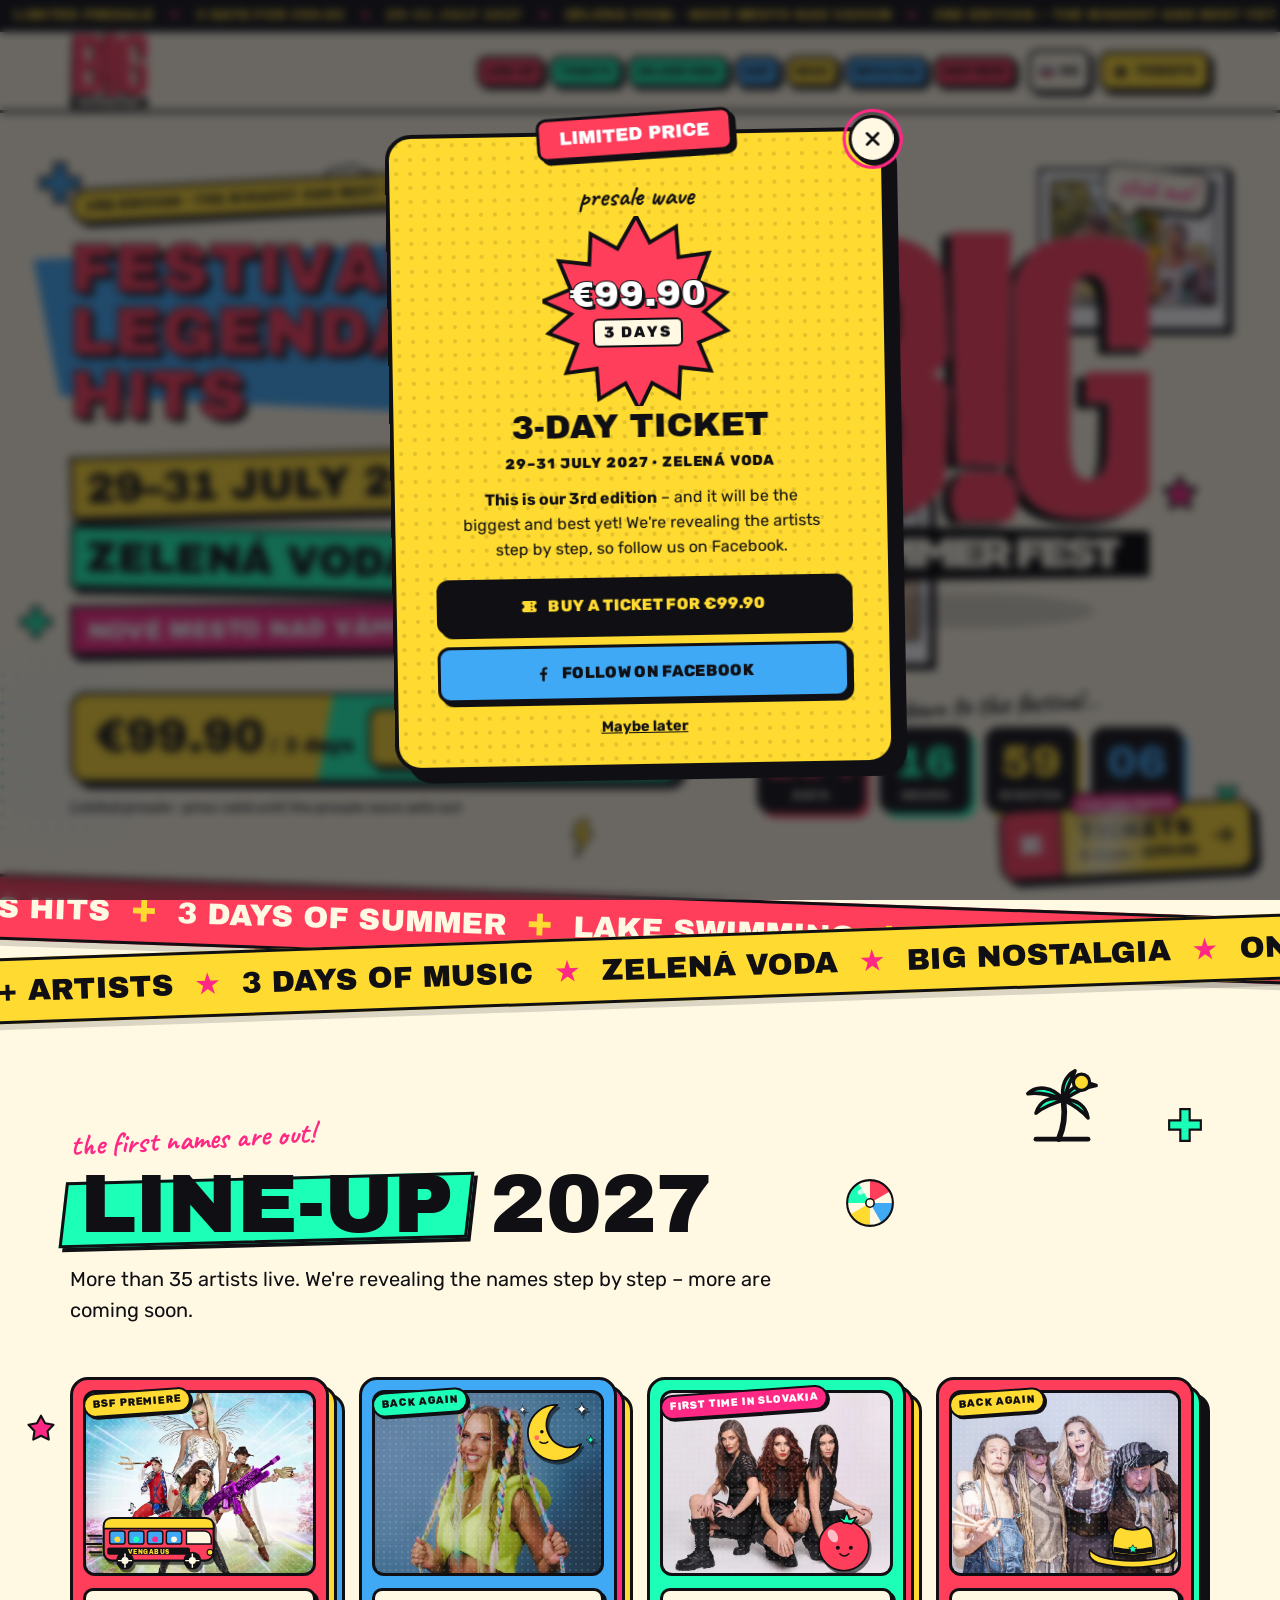
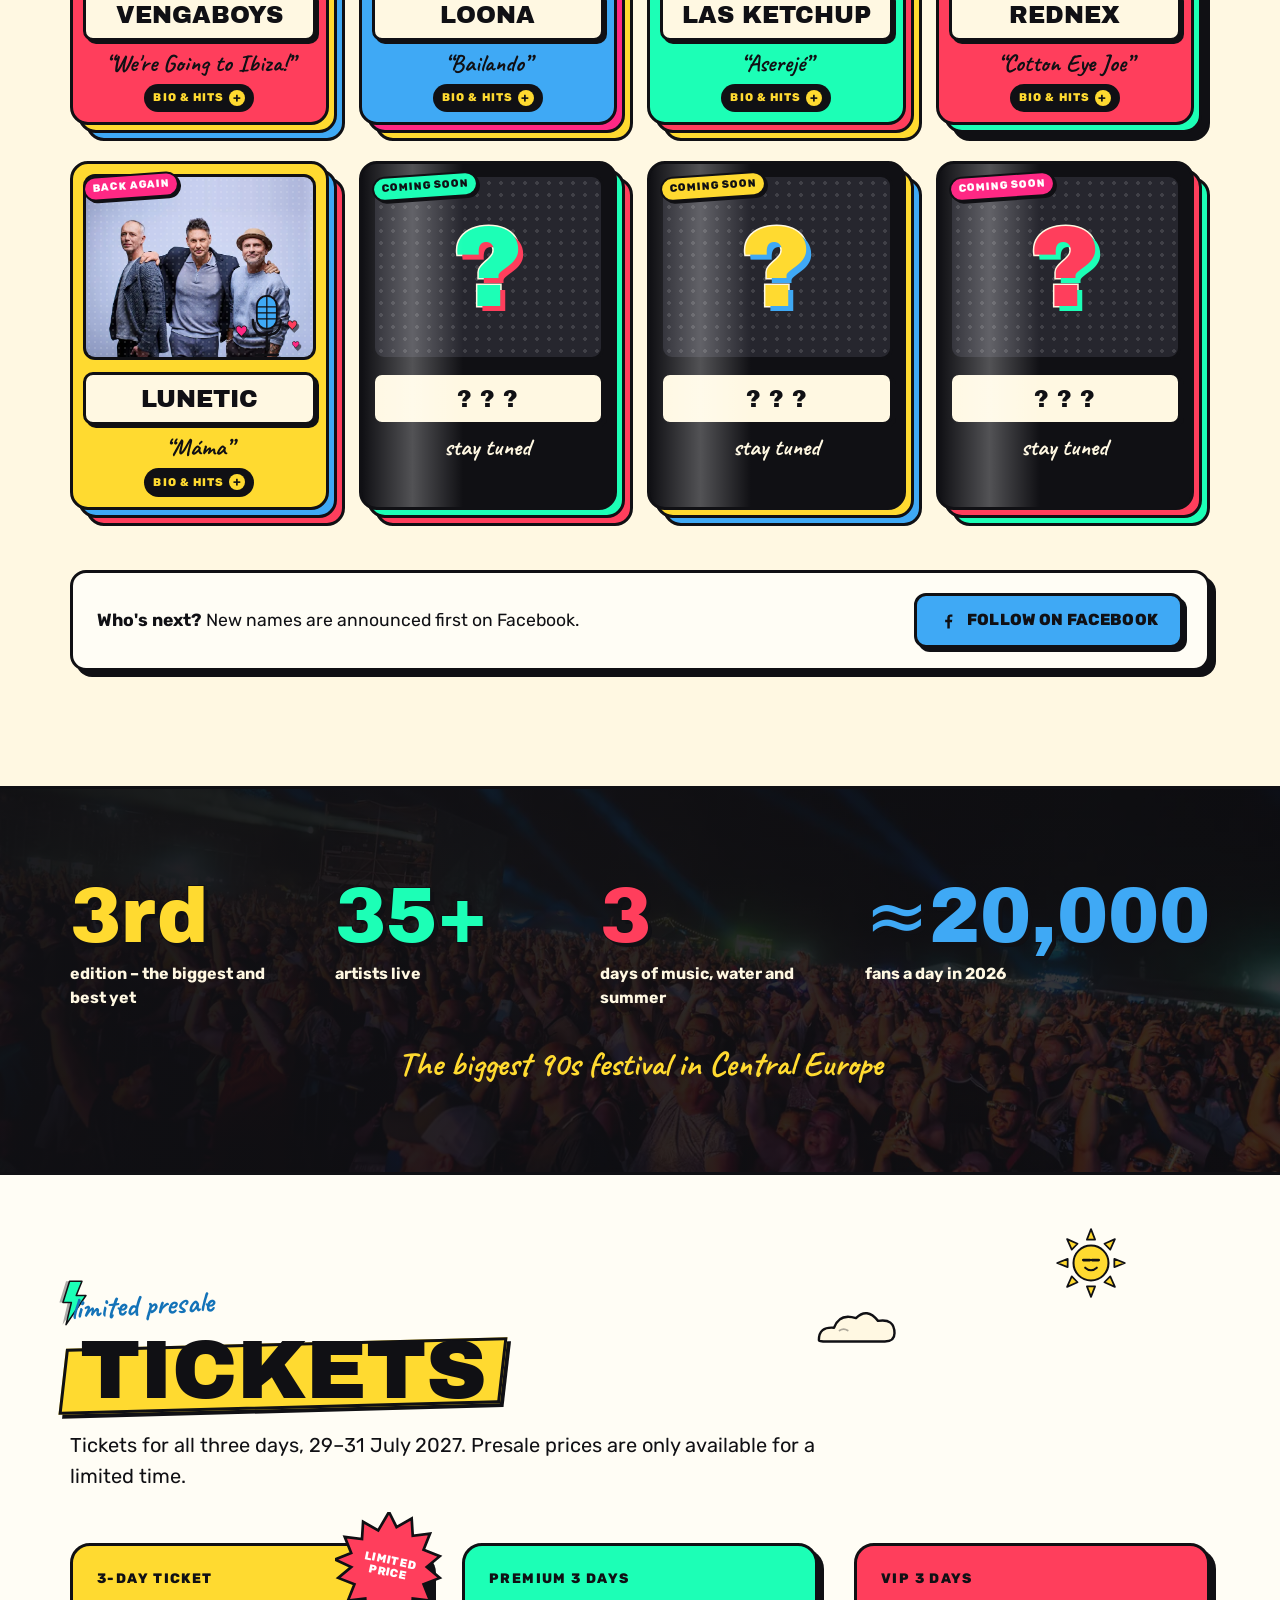
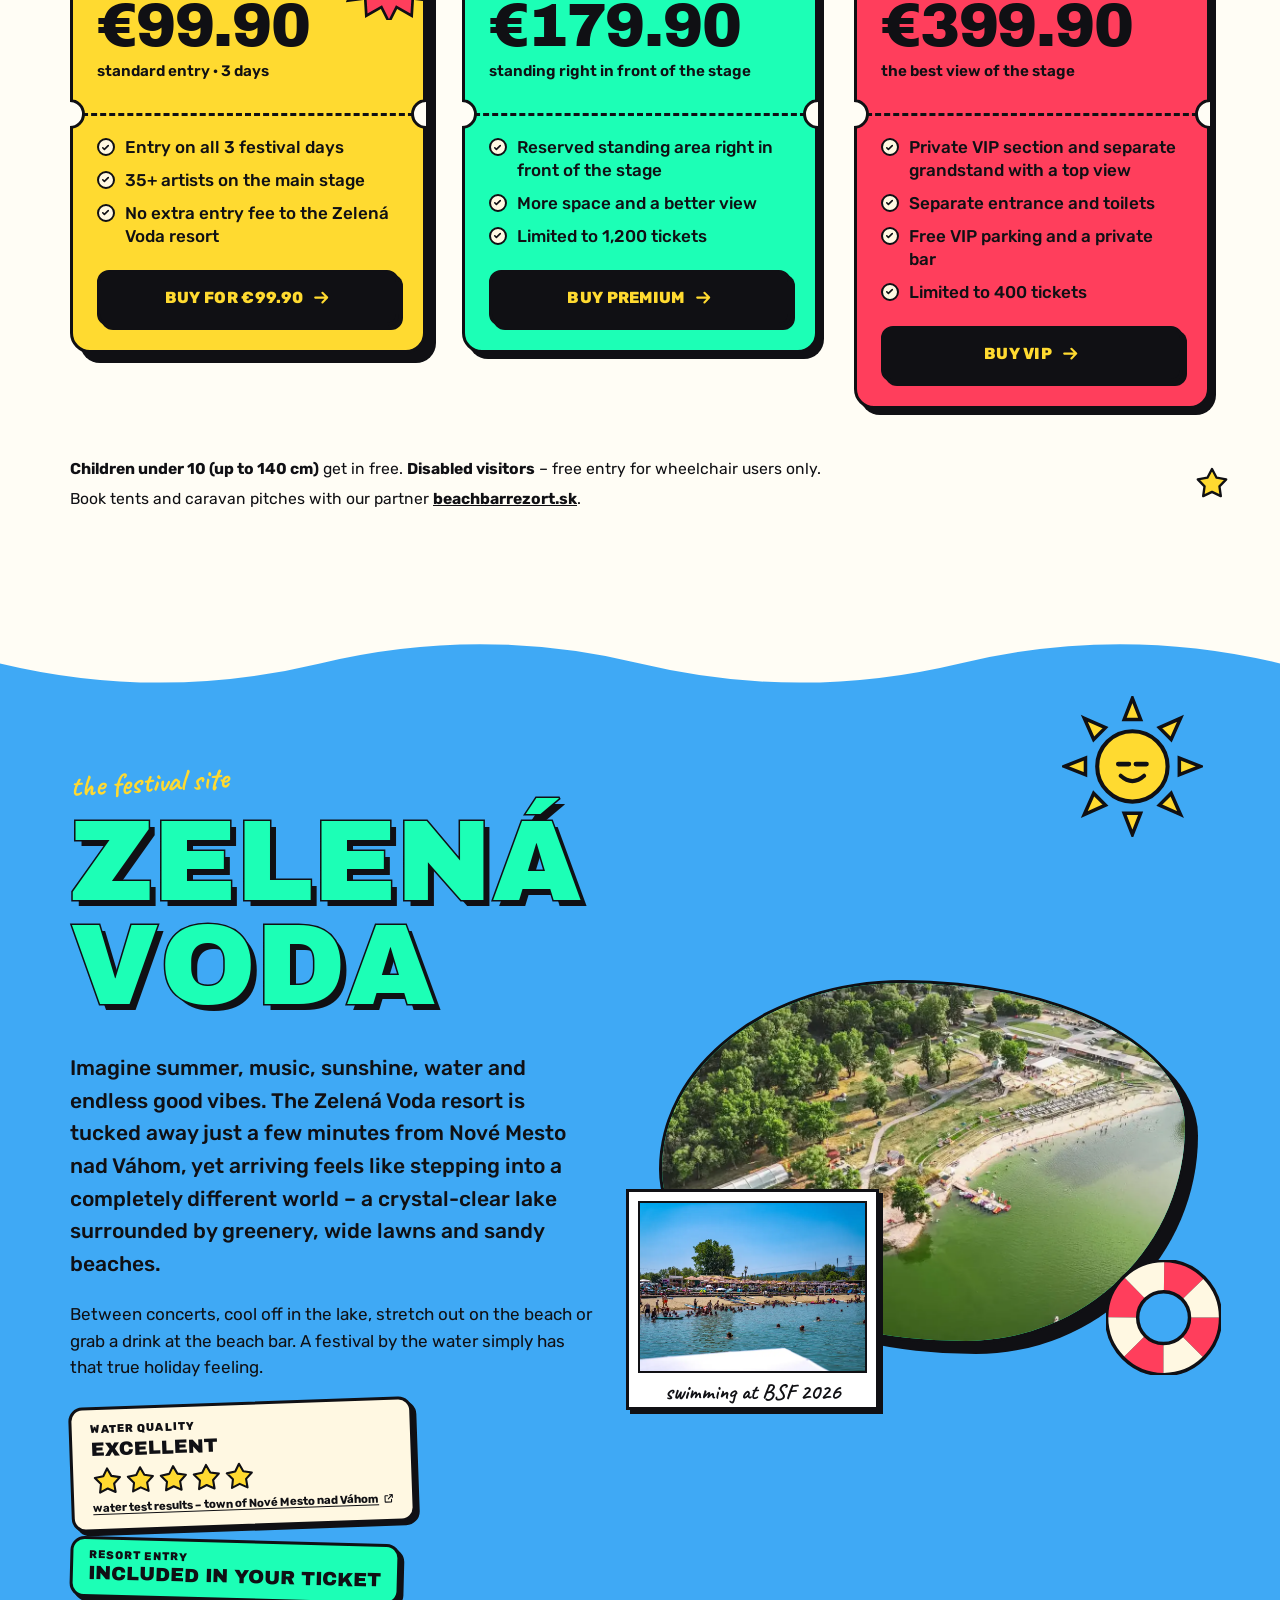
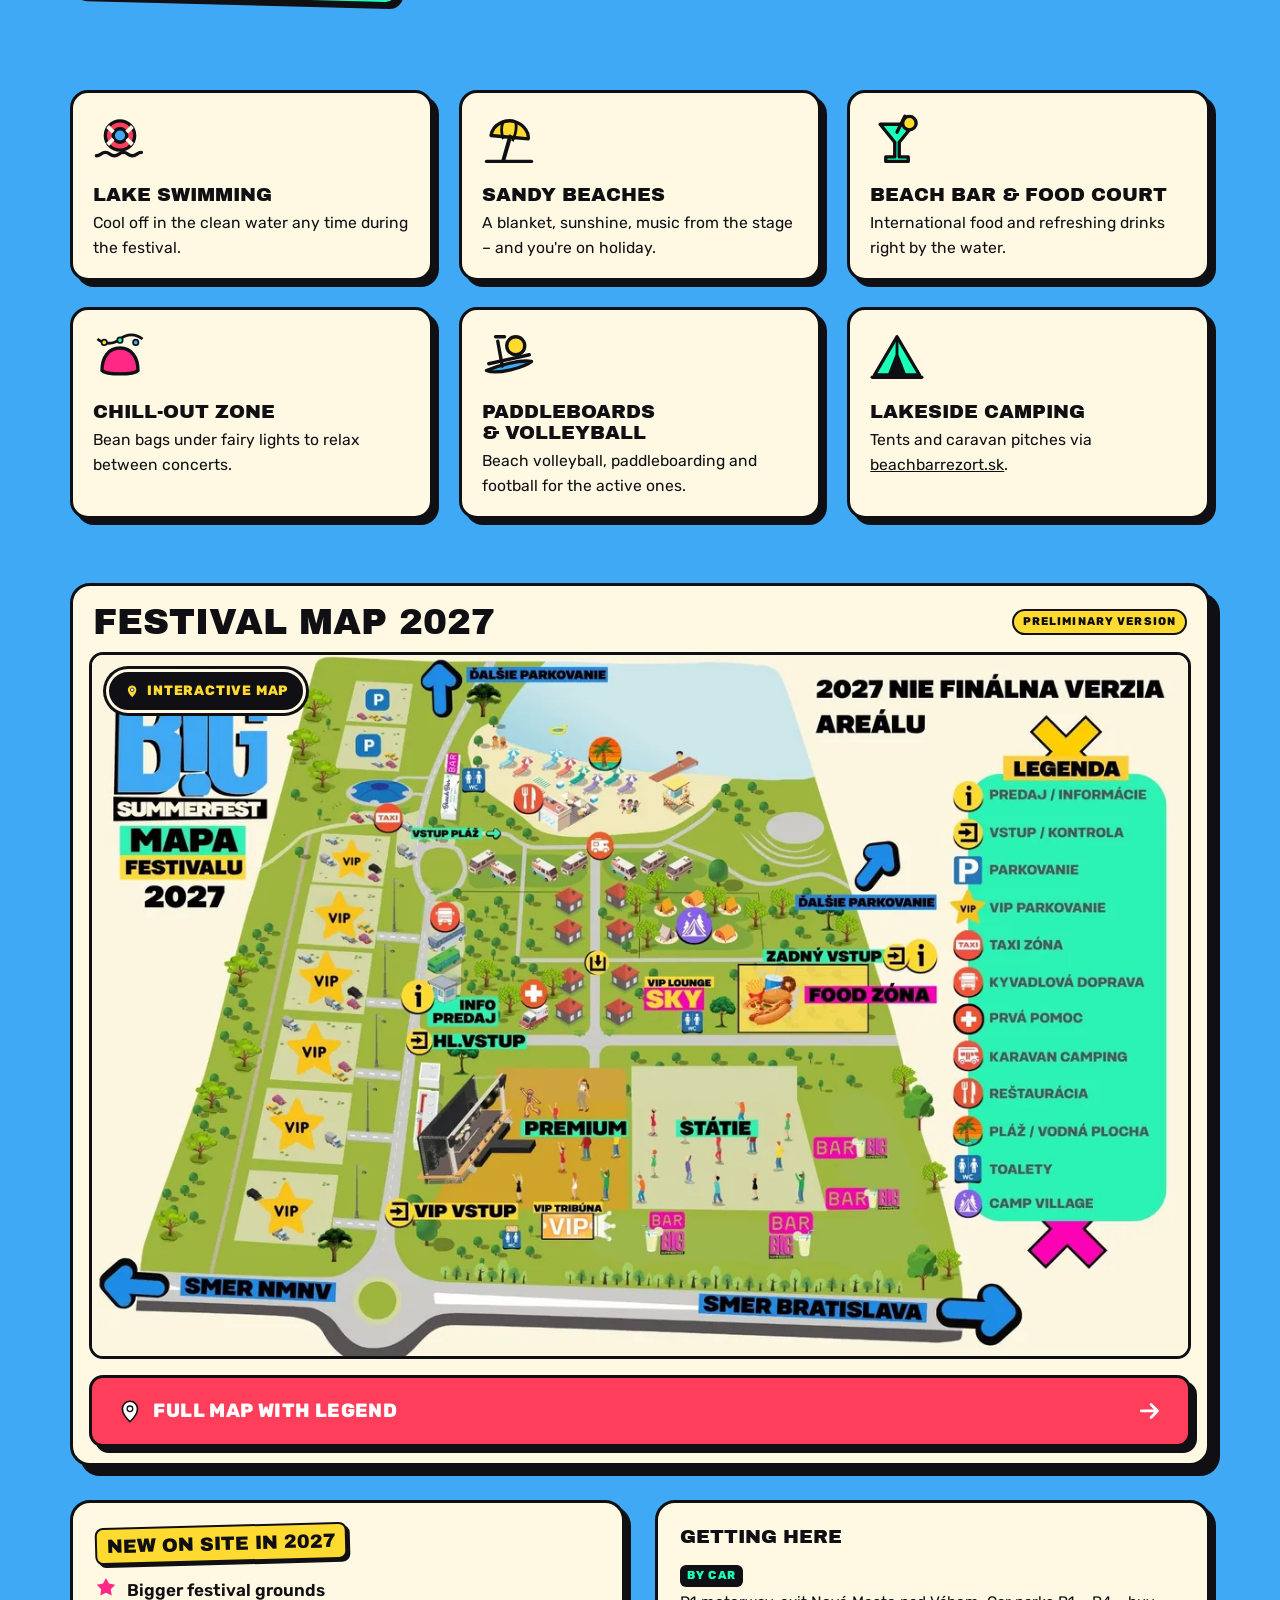
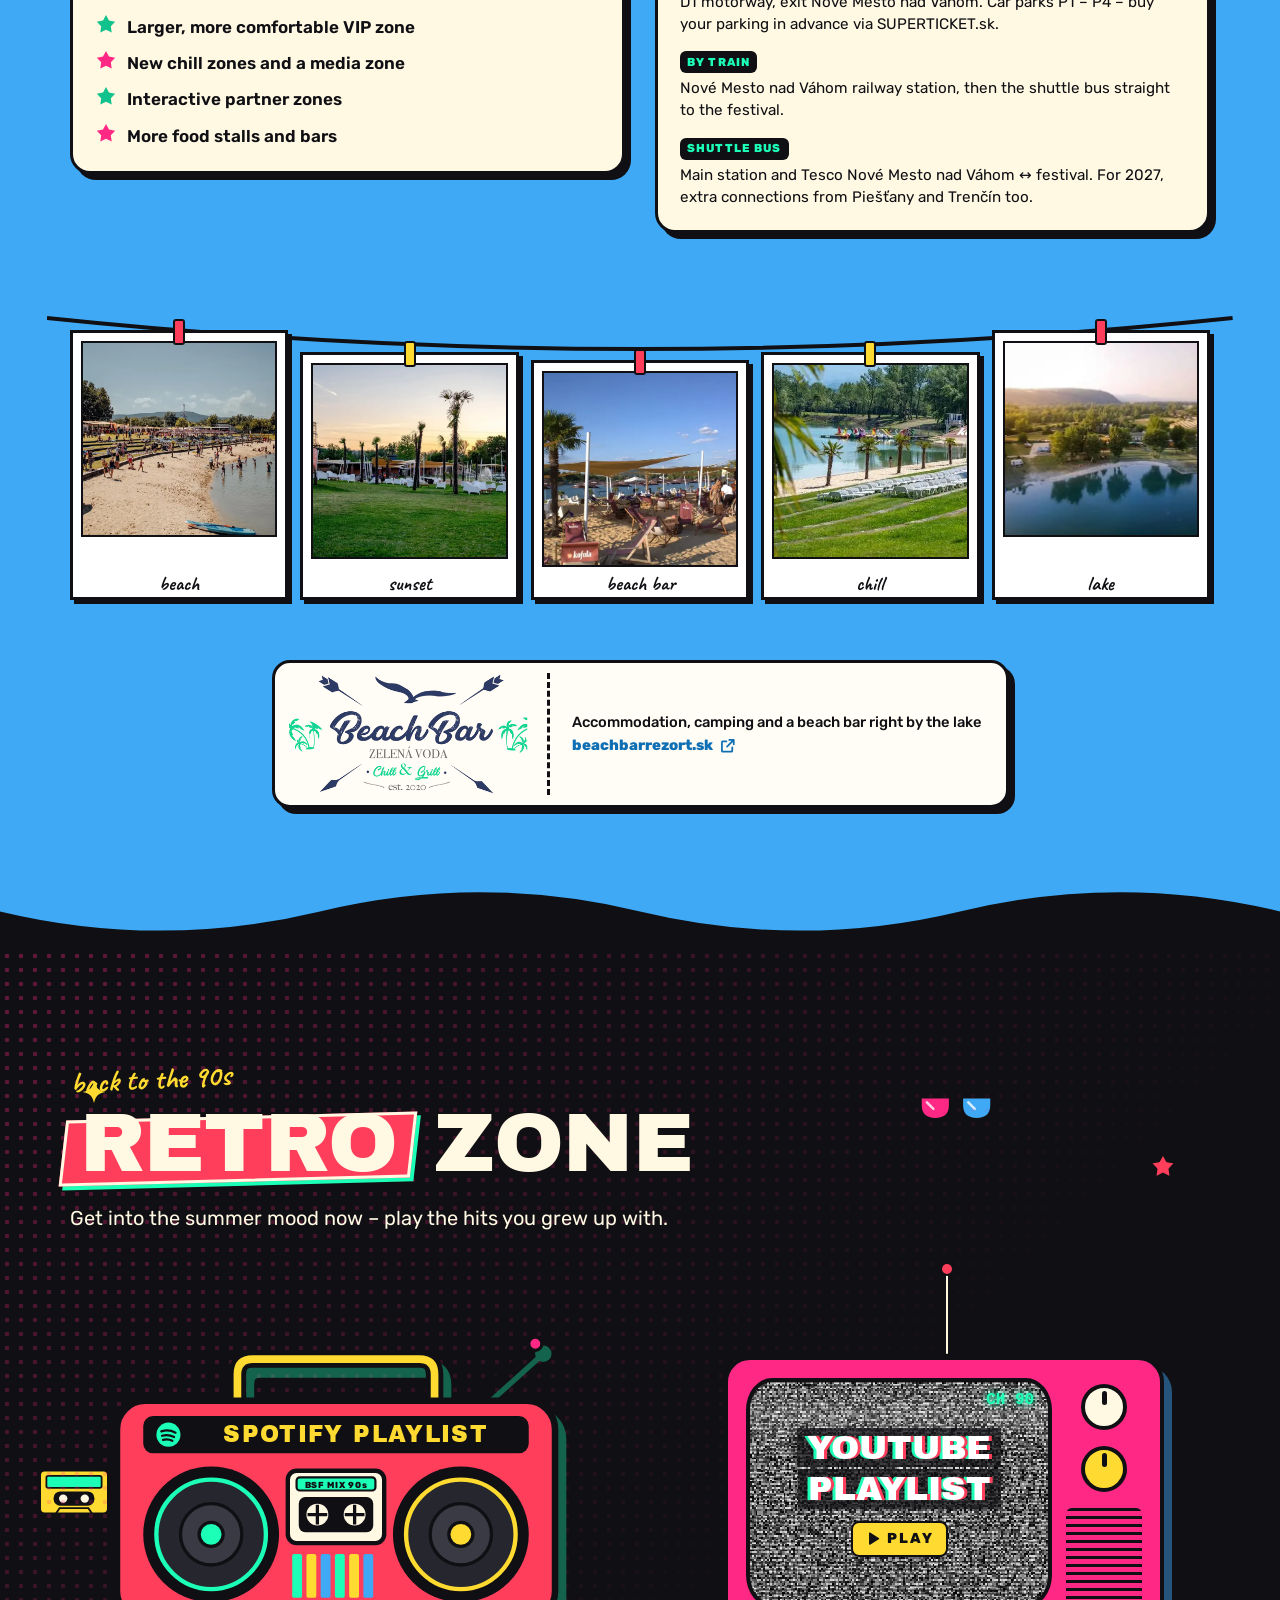
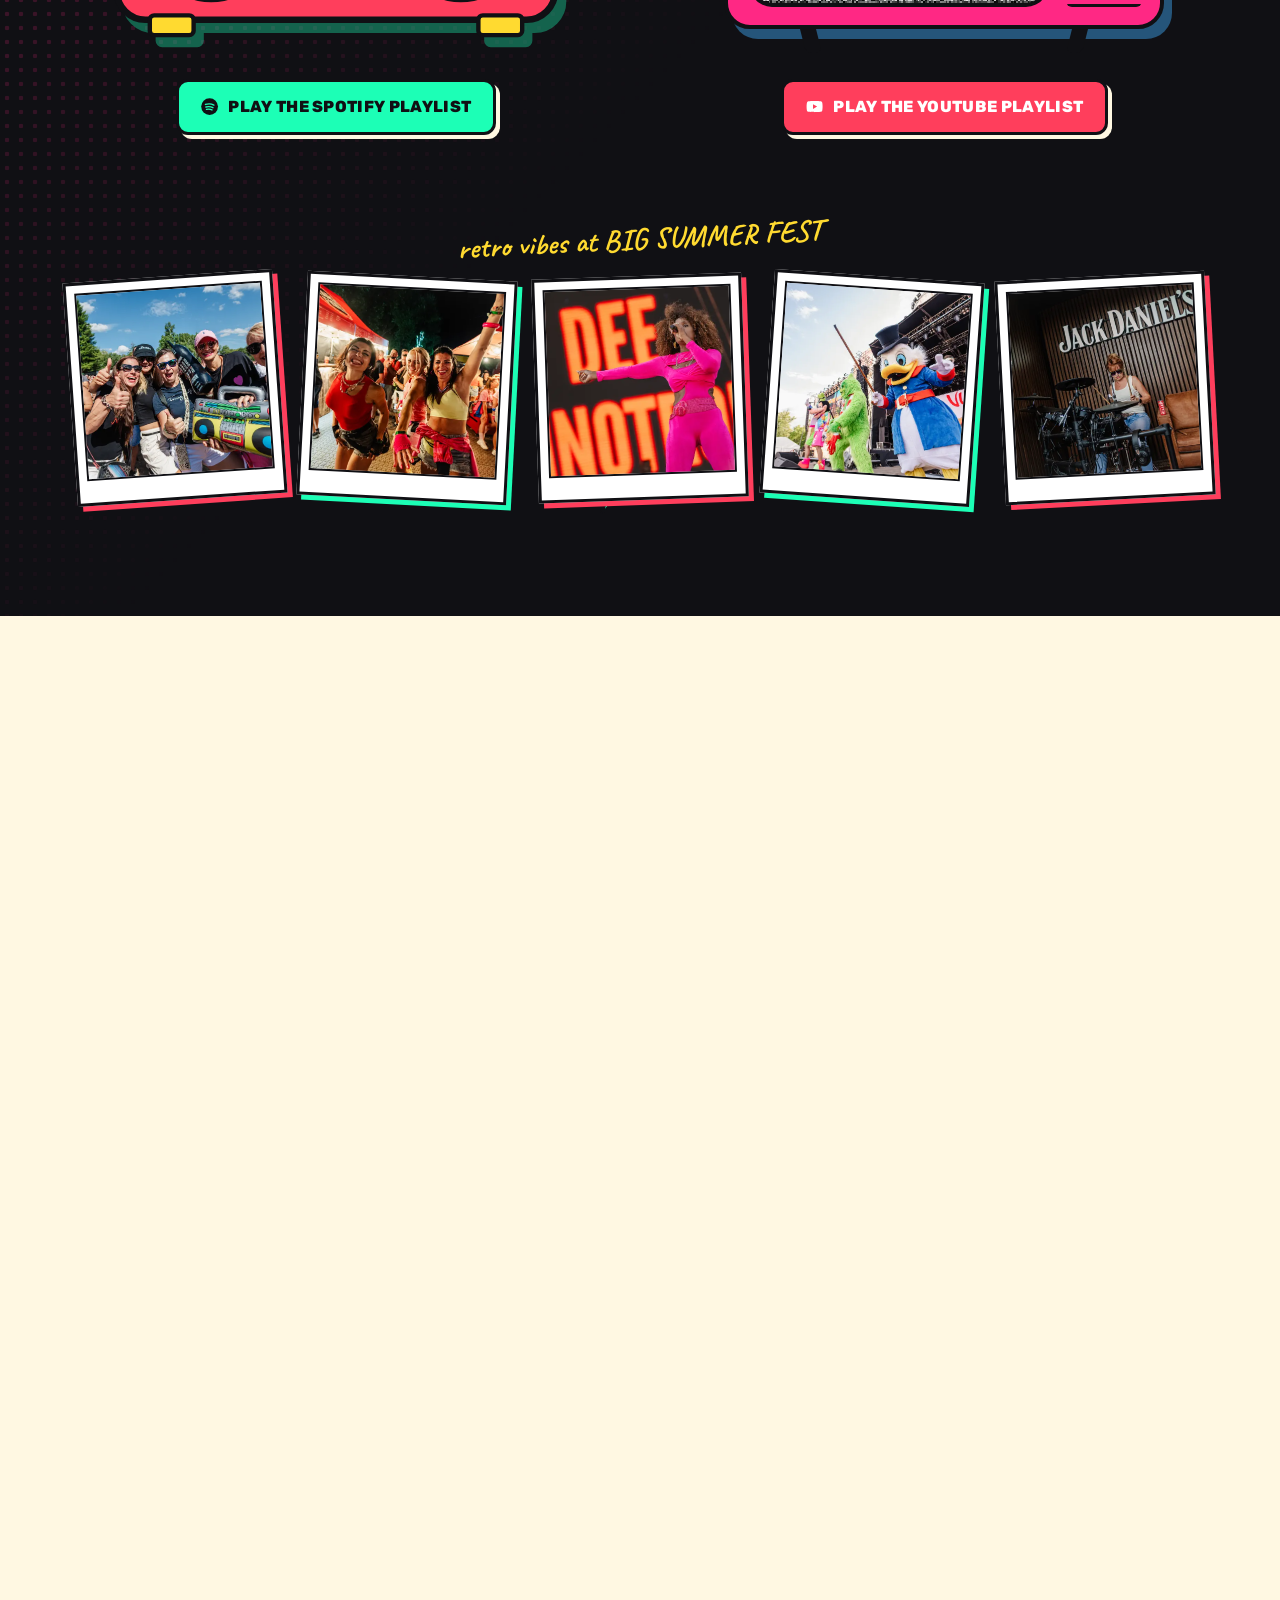
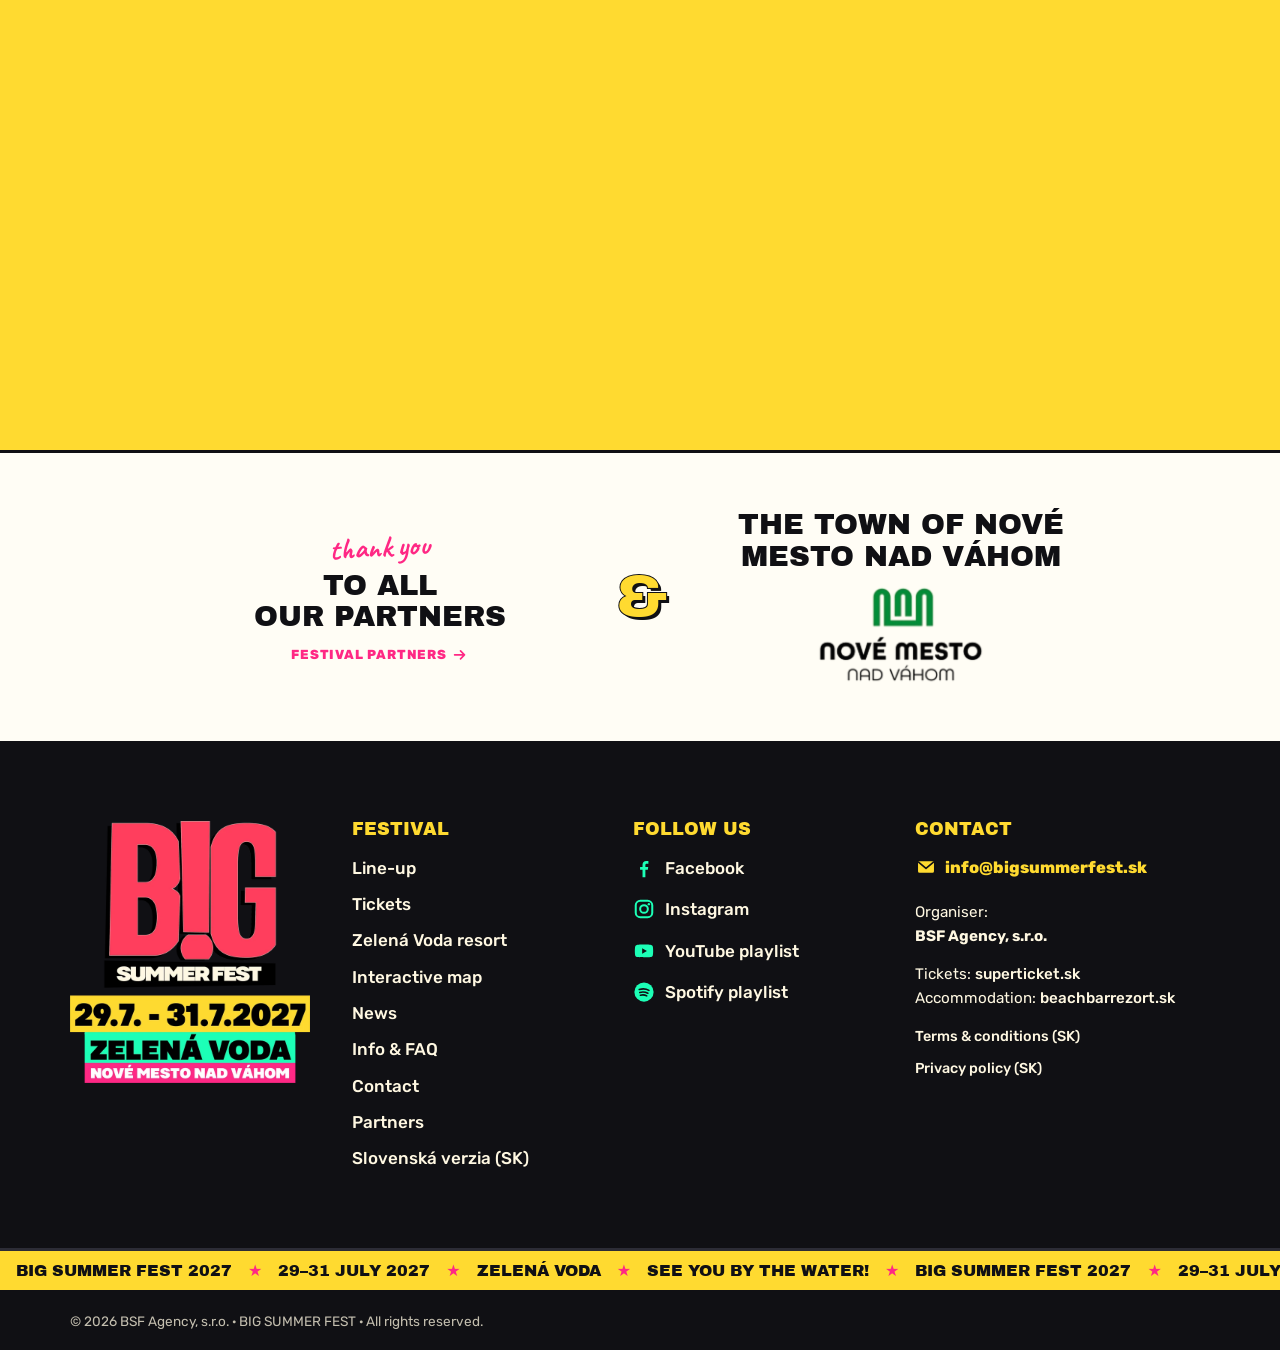
==== commit 3941fc09: "Add files via upload" ====
--- a/index.html
+++ b/index.html
@@ -54,6 +54,7 @@
     <symbol id="d-glasses" viewBox="0 0 130 56"><path d="M8 16h114" stroke="#101014" stroke-width="5" stroke-linecap="round"/><path d="M10 16h46v12q0 22-23 22T10 28Z" fill="#FF2884" stroke="#101014" stroke-width="4" stroke-linejoin="round"/><path d="M74 16h46v12q0 22-23 22T74 28Z" fill="#3FA9F5" stroke="#101014" stroke-width="4" stroke-linejoin="round"/><path d="M20 24l10 10M84 24l10 10" stroke="#fff" stroke-width="4" stroke-linecap="round" opacity=".8"/><path d="M56 22q9-6 18 0" fill="none" stroke="#101014" stroke-width="4"/></symbol>
     <symbol id="d-cassette" viewBox="0 0 120 78"><rect x="3" y="3" width="114" height="72" rx="8" fill="#FFDA30" stroke="#101014" stroke-width="4"/><rect x="14" y="12" width="92" height="20" rx="3" fill="#1CFFB6" stroke="#101014" stroke-width="3"/><rect x="26" y="38" width="68" height="24" rx="11" fill="#101014"/><circle cx="42" cy="50" r="7" fill="#FFF8E2"/><circle cx="78" cy="50" r="7" fill="#FFF8E2"/><path d="M30 75l6-9h48l6 9" fill="none" stroke="#101014" stroke-width="3"/></symbol>
     <symbol id="i-close" viewBox="0 0 24 24"><path d="M6 6l12 12M18 6 6 18" fill="none" stroke="currentColor" stroke-width="3" stroke-linecap="round"/></symbol>
+    <symbol id="i-mail" viewBox="0 0 24 24"><rect x="2.5" y="5" width="19" height="14" rx="2.5" fill="currentColor" stroke="#101014" stroke-width="1.6"/><path d="m3.5 6.5 8.5 7 8.5-7" fill="none" stroke="#101014" stroke-width="1.8" stroke-linejoin="round"/></symbol>
     <symbol id="i-pin" viewBox="0 0 24 24"><path fill="currentColor" stroke="#101014" stroke-width="1.5" d="M12 22s7-6.6 7-12a7 7 0 0 0-14 0c0 5.4 7 12 7 12Z"/><circle cx="12" cy="10" r="2.6" fill="#fff" stroke="#101014" stroke-width="1.2"/></symbol>
     <!-- feature icons -->
     <symbol id="f-swim" viewBox="0 0 48 48"><circle cx="24" cy="20" r="13" fill="#FF3E5C" stroke="#101014" stroke-width="3"/><circle cx="24" cy="20" r="6" fill="#3FA9F5" stroke="#101014" stroke-width="3"/><path d="M13 12l5 5m12 0 5-5m-22 16 5-5m12 0 5 5" stroke="#FFF8E2" stroke-width="3.5"/><path d="M3 38c4 0 4-3 8-3s4 3 8 3 4-3 8-3 4 3 8 3 4-3 8-3" fill="none" stroke="#101014" stroke-width="3" stroke-linecap="round"/></symbol>
@@ -87,7 +88,7 @@
       <a href="#line-up" style="--c:var(--pink)">Line-up</a>
       <a href="#tickets" style="--c:var(--mint)">Tickets</a>
       <a href="#zelena-voda" style="--c:var(--mint)">Zelená Voda</a>
-      <a href="#retro" style="--c:var(--blue)">Retro zone</a>
+      <a href="map.html" style="--c:var(--blue)">Map</a>
       <a href="#news" style="--c:var(--yellow)">News</a>
       <a href="faq.html" style="--c:var(--blue)">Info &amp; FAQ</a>
       <a href="partners.html" style="--c:var(--pink)">Partners</a>
@@ -542,10 +543,11 @@
     <div class="zv__grid">
       <div class="mapcard reveal">
         <div class="mapcard__head"><h3>Festival map 2027</h3><span class="tag">preliminary version</span></div>
-        <button class="map-open" type="button" data-full="assets/img/mapa-2027-full.webp" data-zoom="1" data-alt="BIG SUMMER FEST 2027 festival map (preliminary site layout)">
+        <a class="map-open" href="map.html">
           <img class="map-img" src="assets/img/mapa-2027.webp" width="1200" height="767" alt="BIG SUMMER FEST 2027 festival map – car parks, VIP parking, main and VIP entrance, stage, PREMIUM and standing area, VIP grandstand, VIP lounge SKY, food zone, caravan camping, camp village, beach and shuttle bus" loading="lazy" decoding="async">
-          <span class="map-open__hint"><svg class="ico"><use href="#i-zoom"/></svg>Enlarge map</span>
-        </button>
+          <span class="map-open__hint"><svg class="ico"><use href="#i-pin"/></svg>Interactive map</span>
+        </a>
+        <a class="btn btn--pink mapcard__btn" href="map.html"><svg class="ico mapcard__pin"><use href="#i-pin"/></svg><span>Full map with legend</span><svg class="ico"><use href="#i-arrow"/></svg></a>
       </div>
       <div class="zv__side">
         <div class="newsbox reveal">
@@ -980,6 +982,30 @@
   </div>
 </section>
 
+<!-- ============ KONTAKT ============ -->
+<section class="section contactsec" id="contact" aria-labelledby="contact-title">
+  <svg class="deco a-spin" style="--s:38px;top:12%;right:6%;color:var(--pink)" aria-hidden="true"><use href="#i-star"/></svg>
+  <svg class="deco a-drift" style="--s:92px;bottom:10%;left:4%" aria-hidden="true"><use href="#d-cloud"/></svg>
+  <div class="wrap contactsec__grid">
+    <div class="contactsec__main">
+      <p class="hand hand--pink">we're here for you</p>
+      <h2 class="sec-title" id="contact-title"><span class="hl" style="--c:var(--pink)">Contact</span></h2>
+      <p class="sec-lead">Got a question about tickets, the programme or your stay at Zelená Voda? Write to us – we're happy to help.</p>
+      <a class="contactsec__mail" href="mailto:info@bigsummerfest.sk"><span class="contactsec__ico" aria-hidden="true"><svg><use href="#i-mail"/></svg></span><span class="contactsec__addr"><small>email us at</small><b>info@bigsummerfest.sk</b></span></a>
+      <div class="contactsec__row">
+        <button class="contactsec__copy" type="button" data-copy="info@bigsummerfest.sk"><span>Copy e-mail</span></button>
+        <p class="contactsec__org">Organiser: <strong>BSF Agency, s.r.o.</strong></p>
+      </div>
+    </div>
+    <ul class="contactsec__cards">
+      <li><a class="ccard" href="https://www.superticket.sk/big-summer-fest-2027" target="_blank" rel="noopener" style="--c:var(--yellow)"><svg class="ccard__ico" aria-hidden="true"><use href="#i-ticket"/></svg><b>Tickets</b><span>superticket.sk</span></a></li>
+      <li><a class="ccard" href="https://beachbarrezort.sk/" target="_blank" rel="noopener" style="--c:var(--mint)"><svg class="ccard__ico" aria-hidden="true"><use href="#f-tent"/></svg><b>Accommodation & camping</b><span>beachbarrezort.sk</span></a></li>
+      <li><a class="ccard" href="partners.html" style="--c:var(--pink)"><svg class="ccard__ico" aria-hidden="true"><use href="#i-star"/></svg><b>Partnerships & media</b><span>partnership offer</span></a></li>
+      <li><a class="ccard" href="faq.html" style="--c:var(--blue)"><svg class="ccard__ico" aria-hidden="true"><use href="#i-spark"/></svg><b>Info &amp; FAQ</b><span>answers to common questions</span></a></li>
+    </ul>
+  </div>
+</section>
+
 </main>
 
 <!-- ============ FOOTER ============ -->
@@ -1008,8 +1034,10 @@
         <li><a href="#line-up">Line-up</a></li>
         <li><a href="#tickets">Tickets</a></li>
         <li><a href="#zelena-voda">Zelená Voda resort</a></li>
+        <li><a href="map.html">Interactive map</a></li>
         <li><a href="#news">News</a></li>
         <li><a href="faq.html">Info &amp; FAQ</a></li>
+        <li><a href="#contact">Contact</a></li>
         <li><a href="partners.html">Partners</a></li>
         <li><a href="https://bigsummer.sk/" hreflang="sk" lang="sk">Slovenská verzia (SK)</a></li>
       </ul>
@@ -1025,6 +1053,7 @@
     </div>
     <div class="footer__col">
       <h3>Contact</h3>
+      <p class="footer__mail"><a href="mailto:info@bigsummerfest.sk"><svg class="ico"><use href="#i-mail"/></svg>info@bigsummerfest.sk</a></p>
       <p>Organiser:<br><strong>BSF Agency, s.r.o.</strong></p>
       <p>Tickets: <a href="https://www.superticket.sk/big-summer-fest-2027" target="_blank" rel="noopener">superticket.sk</a><br>Accommodation: <a href="https://beachbarrezort.sk/" target="_blank" rel="noopener">beachbarrezort.sk</a></p>
       <ul class="footer__legal">
--- a/assets/css/style.css
+++ b/assets/css/style.css
@@ -134,6 +134,7 @@
   .nav__social{display:flex;justify-content:center;margin-top:8px}
   .header__cta{margin-left:auto}
 }
+@media (min-width:1101px) and (max-width:1340px){.header__inner{gap:12px}.nav{gap:6px}.nav>a{font-size:.72rem;padding:.6em .55em;letter-spacing:.01em}.header__cta{gap:8px}.header__cta .btn--sm{padding:.7em .8em}.lang-switch__cur{display:none}}
 @media (max-width:480px){.header__cta .btn span{display:none}.header__cta .btn{padding:.7em}.brand{width:64px}.header__inner{min-height:68px}}
 
 /* ---------- HERO ---------- */
@@ -755,7 +756,7 @@
 .quality--water small .ico{width:.95em;height:.95em}
 
 /* mapa */
-.map-open{position:relative;display:block;width:100%;padding:0;border:var(--b);border-radius:14px;overflow:hidden;background:var(--cream);cursor:zoom-in}
+.map-open{position:relative;display:block;width:100%;padding:0;border:var(--b);border-radius:14px;overflow:hidden;background:var(--cream);cursor:pointer}
 .map-img{width:100%;height:auto;transition:transform .6s}
 .map-open:hover .map-img{transform:scale(1.03)}
 .map-open__hint{position:absolute;left:14px;top:14px;display:inline-flex;align-items:center;gap:.5em;font:800 .85rem/1 var(--f-body);text-transform:uppercase;letter-spacing:.06em;background:var(--ink);color:var(--yellow);padding:.8em 1.1em;border-radius:999px;border:3px solid var(--cream);box-shadow:0 0 0 3px var(--ink);animation:breathe 1.6s ease-in-out infinite}
@@ -927,7 +928,7 @@
 }
 
 /* výkon: sekcie mimo obrazovky sa nevykresľujú */
-.videos,.gallery,.news,.press,.faq--mini,.follow{content-visibility:auto;contain-intrinsic-size:auto 900px}
+.videos,.gallery,.news,.press,.faq--mini,.follow,.contactsec{content-visibility:auto;contain-intrinsic-size:auto 900px}
 
 /* Beach Bar logo */
 .bbr__logo img{width:clamp(180px,22vw,240px);height:auto;display:block;transition:transform .3s}
@@ -966,3 +967,39 @@
 .partners-board{display:block;width:100%;padding:0;border:var(--b);border-radius:20px;overflow:hidden;background:var(--cream);box-shadow:var(--sh-lg);cursor:zoom-in;transition:transform .3s cubic-bezier(.2,1.4,.4,1)}
 .partners-board:hover{transform:rotate(-.6deg) scale(1.01)}
 .partners-board img{width:100%;height:auto;display:block}
+
+/* ---------- MAPA – veľké tlačidlo pod náhľadom ---------- */
+.mapcard__btn{display:flex;width:100%;margin-top:16px;font-size:clamp(1rem,1.6vw,1.2rem);padding:1.05em 1.3em;border-radius:14px;box-shadow:var(--sh);justify-content:space-between;text-align:left}
+.mapcard__btn span{flex:1}
+.mapcard__btn .ico{width:1.35em;height:1.35em}
+.mapcard__btn:hover .mapcard__pin{animation:pin-hop .6s ease}
+@keyframes pin-hop{40%{transform:translateY(-5px) rotate(-8deg)}}
+
+/* ---------- KONTAKT ---------- */
+.contactsec{position:relative;background:var(--yellow);border-top:var(--b);overflow:hidden;isolation:isolate}
+.contactsec::before{content:"";position:absolute;inset:0;z-index:-1;background-image:radial-gradient(rgba(16,16,20,.13) 2px,transparent 2.6px);background-size:18px 18px}
+.contactsec__grid{display:grid;grid-template-columns:minmax(0,1.1fr) minmax(0,1fr);gap:clamp(28px,5vw,64px);align-items:center}
+.contactsec__main .sec-lead{max-width:44ch}
+.contactsec__mail{display:inline-flex;align-items:center;gap:16px;max-width:100%;margin-top:6px;text-decoration:none;color:var(--ink);background:var(--cream);border:var(--b);border-radius:18px;padding:14px 22px 14px 14px;box-shadow:var(--sh);transition:transform .15s,box-shadow .15s}
+.contactsec__mail:hover{transform:translate(-3px,-3px) rotate(-1deg);box-shadow:var(--sh-lg)}
+.contactsec__ico{display:grid;place-items:center;flex:none;width:58px;height:58px;border:var(--b);border-radius:14px;background:var(--pink);color:var(--cream)}
+.contactsec__ico svg{width:34px;height:34px}
+.contactsec__mail:hover .contactsec__ico svg{animation:pin-hop .6s ease}
+.contactsec__addr{display:flex;flex-direction:column;min-width:0}
+.contactsec__addr small{font:800 .7rem/1 var(--f-body);text-transform:uppercase;letter-spacing:.12em;opacity:.7;margin-bottom:6px}
+.contactsec__addr b{font:400 clamp(1.15rem,2.6vw,1.9rem)/1.05 var(--f-display);overflow-wrap:anywhere}
+.contactsec__row{display:flex;align-items:center;flex-wrap:wrap;gap:12px 20px;margin-top:18px}
+.contactsec__copy{border:2.5px solid var(--ink);border-radius:999px;background:var(--ink);color:var(--yellow);font:800 .78rem/1 var(--f-body);text-transform:uppercase;letter-spacing:.08em;padding:.75em 1.1em;box-shadow:3px 3px 0 var(--pink);transition:transform .15s}
+.contactsec__copy:hover{transform:translate(-1px,-1px)}
+.contactsec__copy.is-done{background:var(--mint);color:var(--ink)}
+.contactsec__org{margin:0;font-size:.95rem}
+.contactsec__cards{list-style:none;margin:0;padding:0;display:grid;grid-template-columns:repeat(2,minmax(0,1fr));gap:16px}
+.ccard{position:relative;display:flex;flex-direction:column;gap:4px;height:100%;text-decoration:none;color:var(--ink);background:var(--cream);border:var(--b);border-radius:18px;padding:18px 18px 16px;box-shadow:5px 5px 0 var(--ink);transition:transform .15s,box-shadow .15s}
+.ccard:hover{transform:translate(-2px,-3px) rotate(-1deg);box-shadow:7px 8px 0 var(--ink)}
+.ccard__ico{width:48px;height:48px;padding:8px;margin-bottom:8px;background:var(--c);border:2.5px solid var(--ink);border-radius:13px;color:var(--ink);box-shadow:2px 2px 0 var(--ink)}
+.ccard b{font:400 1.15rem/1.05 var(--f-display);text-transform:uppercase}
+.ccard span{font-weight:600;font-size:.92rem;opacity:.8}
+.footer__mail a{display:inline-flex;align-items:center;gap:8px;font-weight:800!important;font-size:1.02rem;color:var(--yellow)}
+.footer__mail .ico{width:22px;height:22px;color:var(--yellow)}
+@media (max-width:900px){.contactsec__grid{grid-template-columns:1fr}}
+@media (max-width:480px){.contactsec__cards{grid-template-columns:1fr 1fr;gap:12px}.ccard{padding:16px 12px 12px}.ccard b{font-size:1rem}.contactsec__mail{gap:12px;padding:12px 14px 12px 12px}.contactsec__ico{width:48px;height:48px}}
